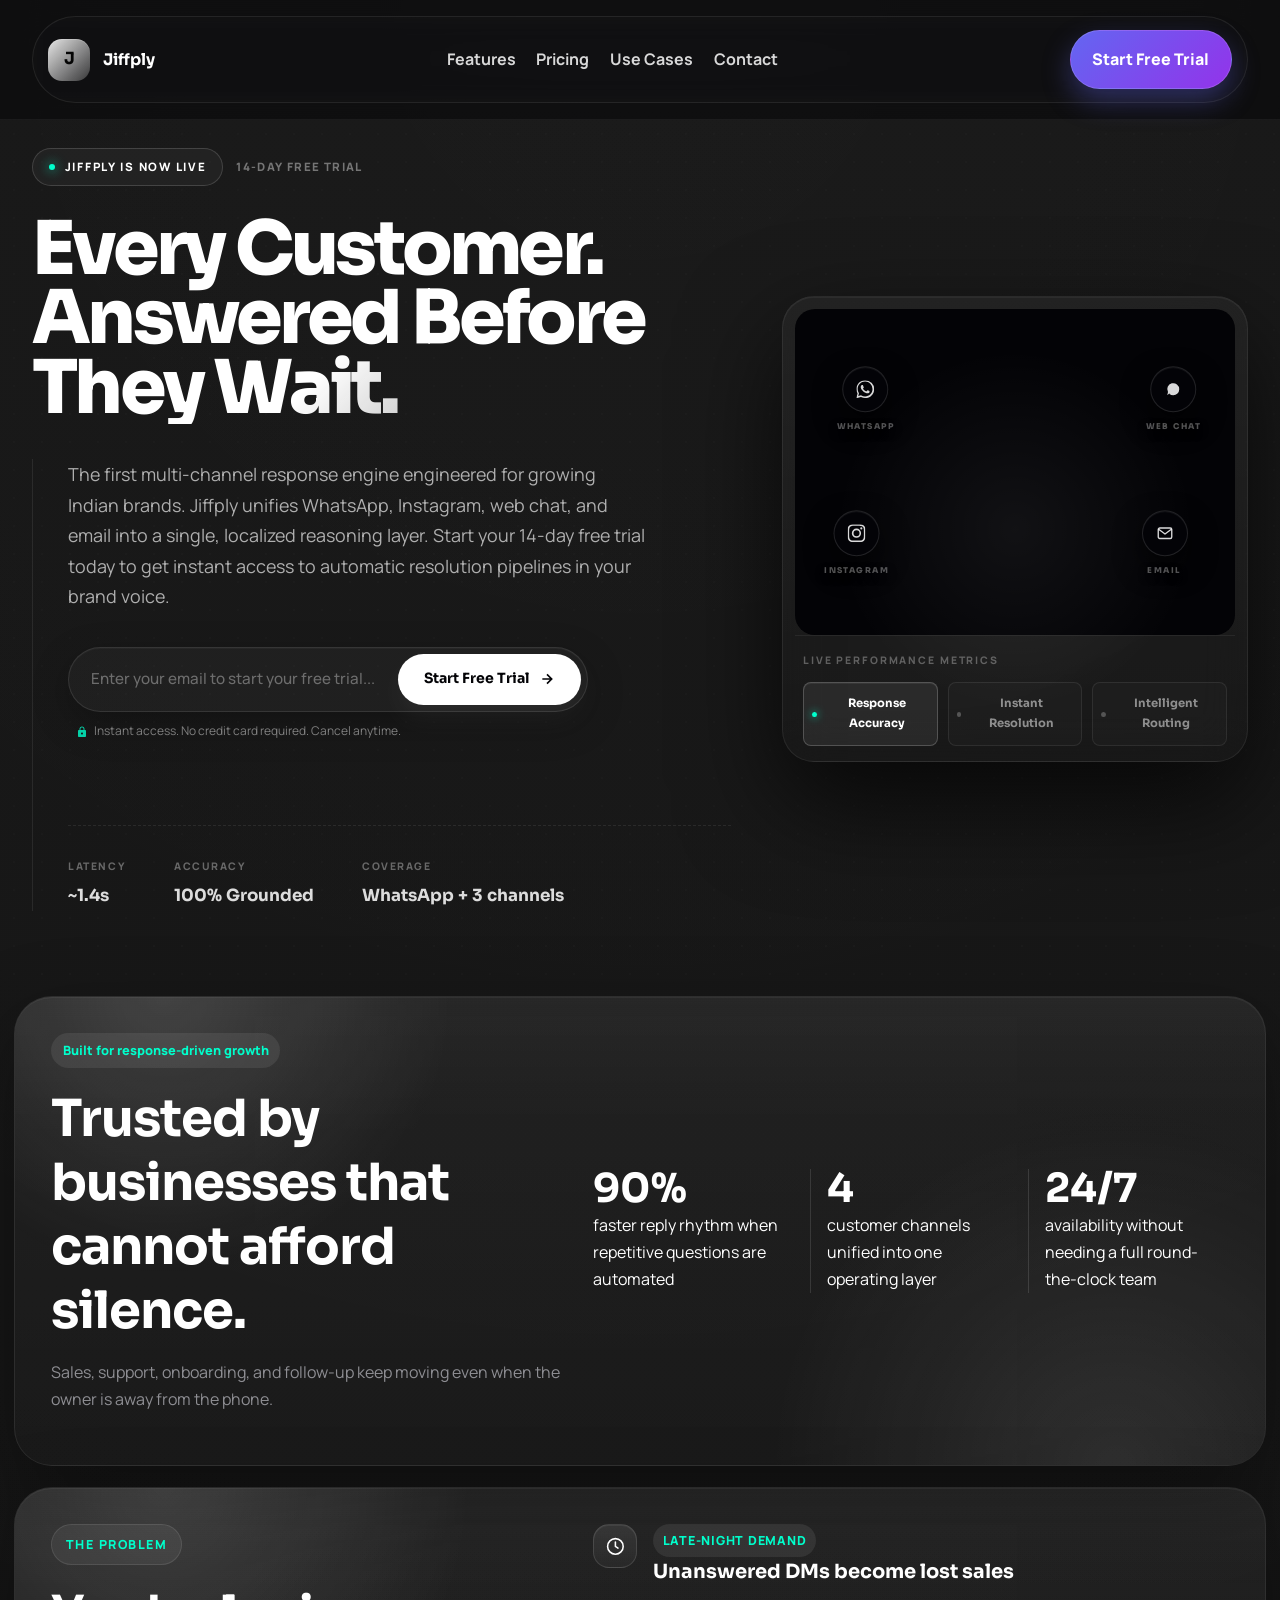
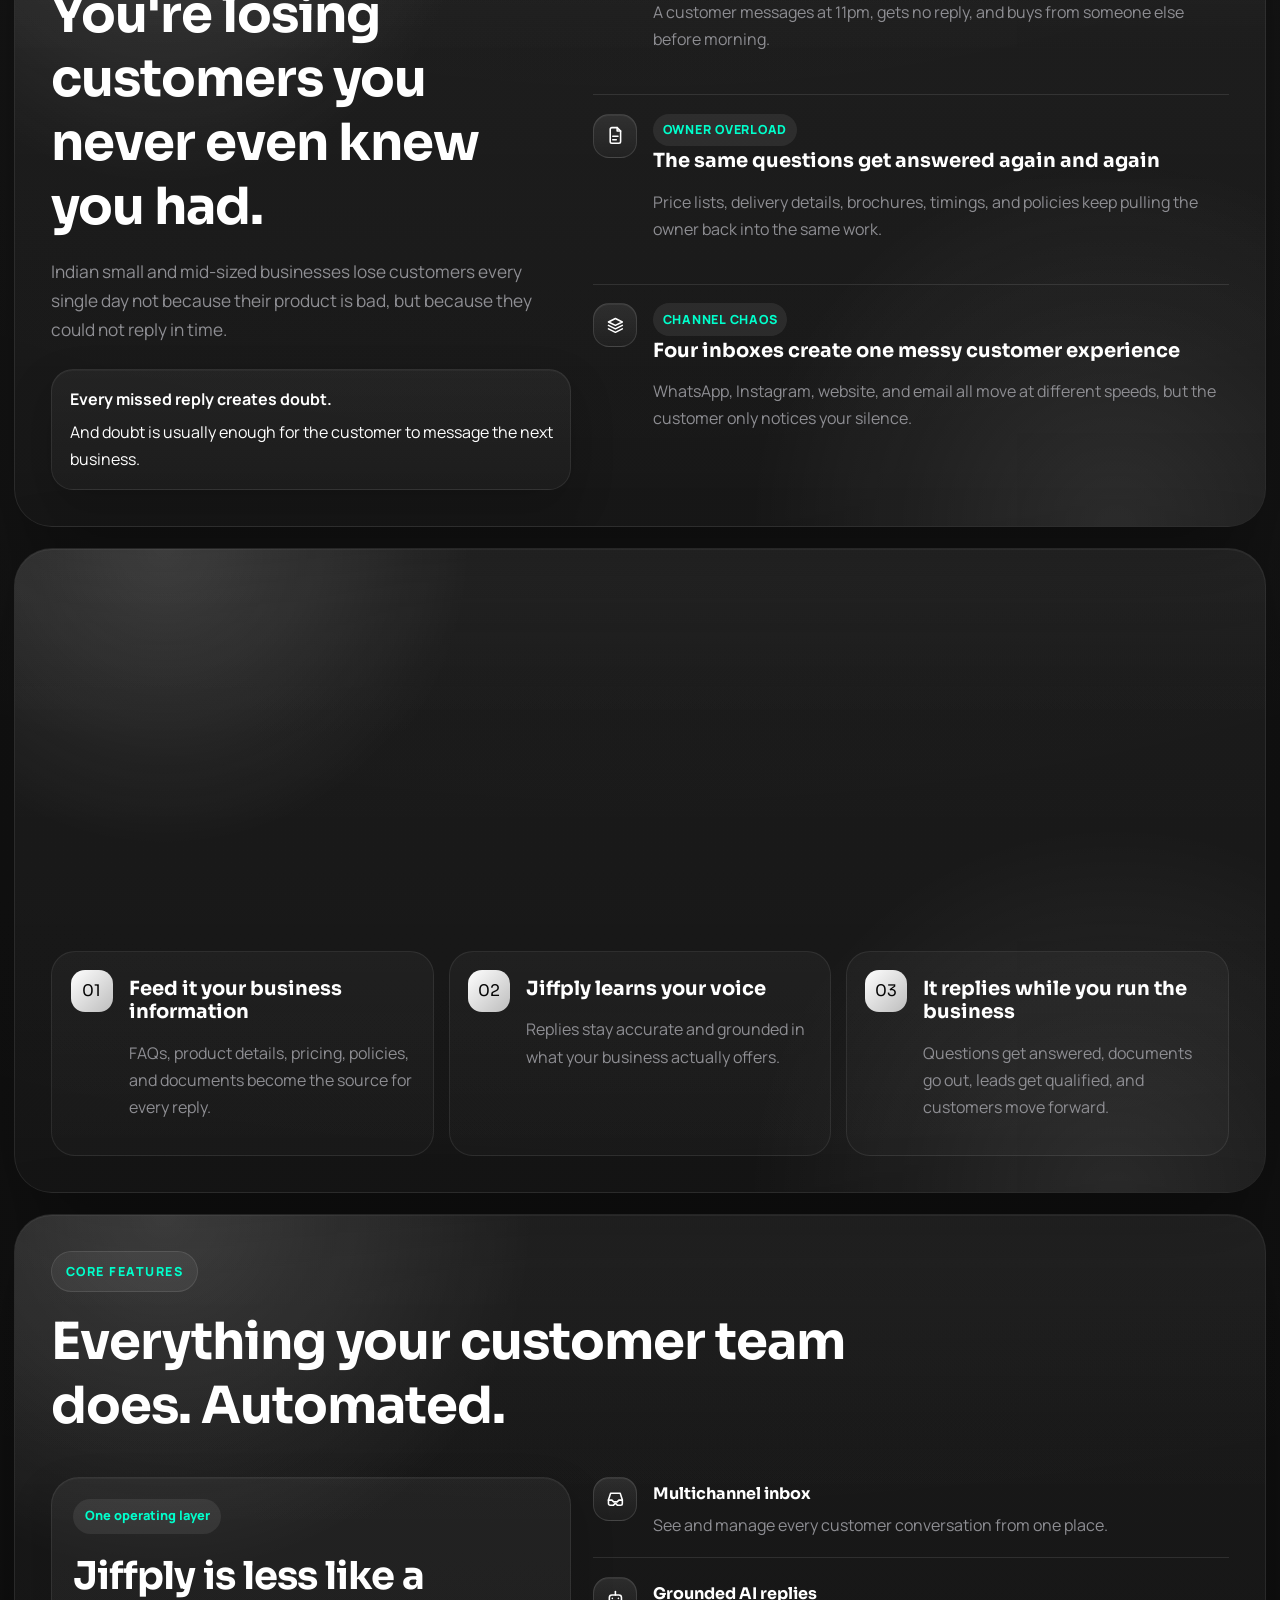
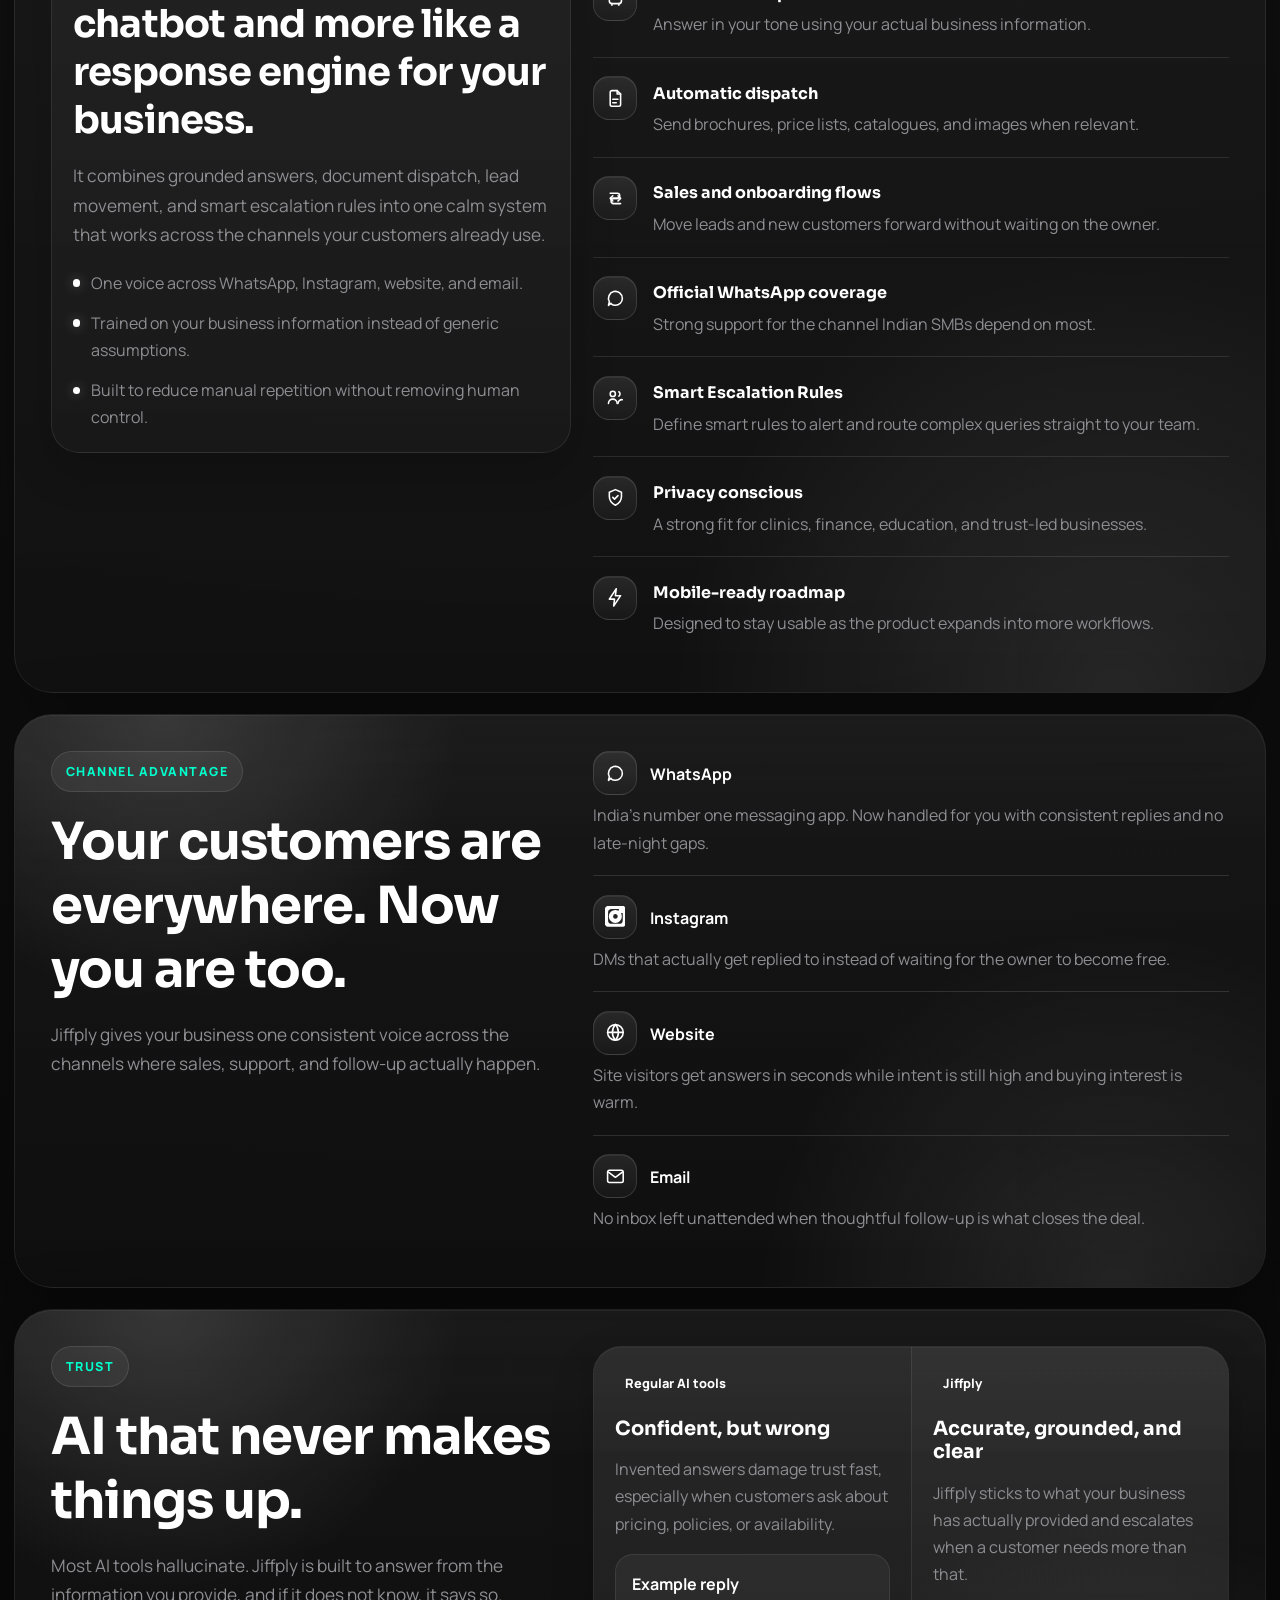
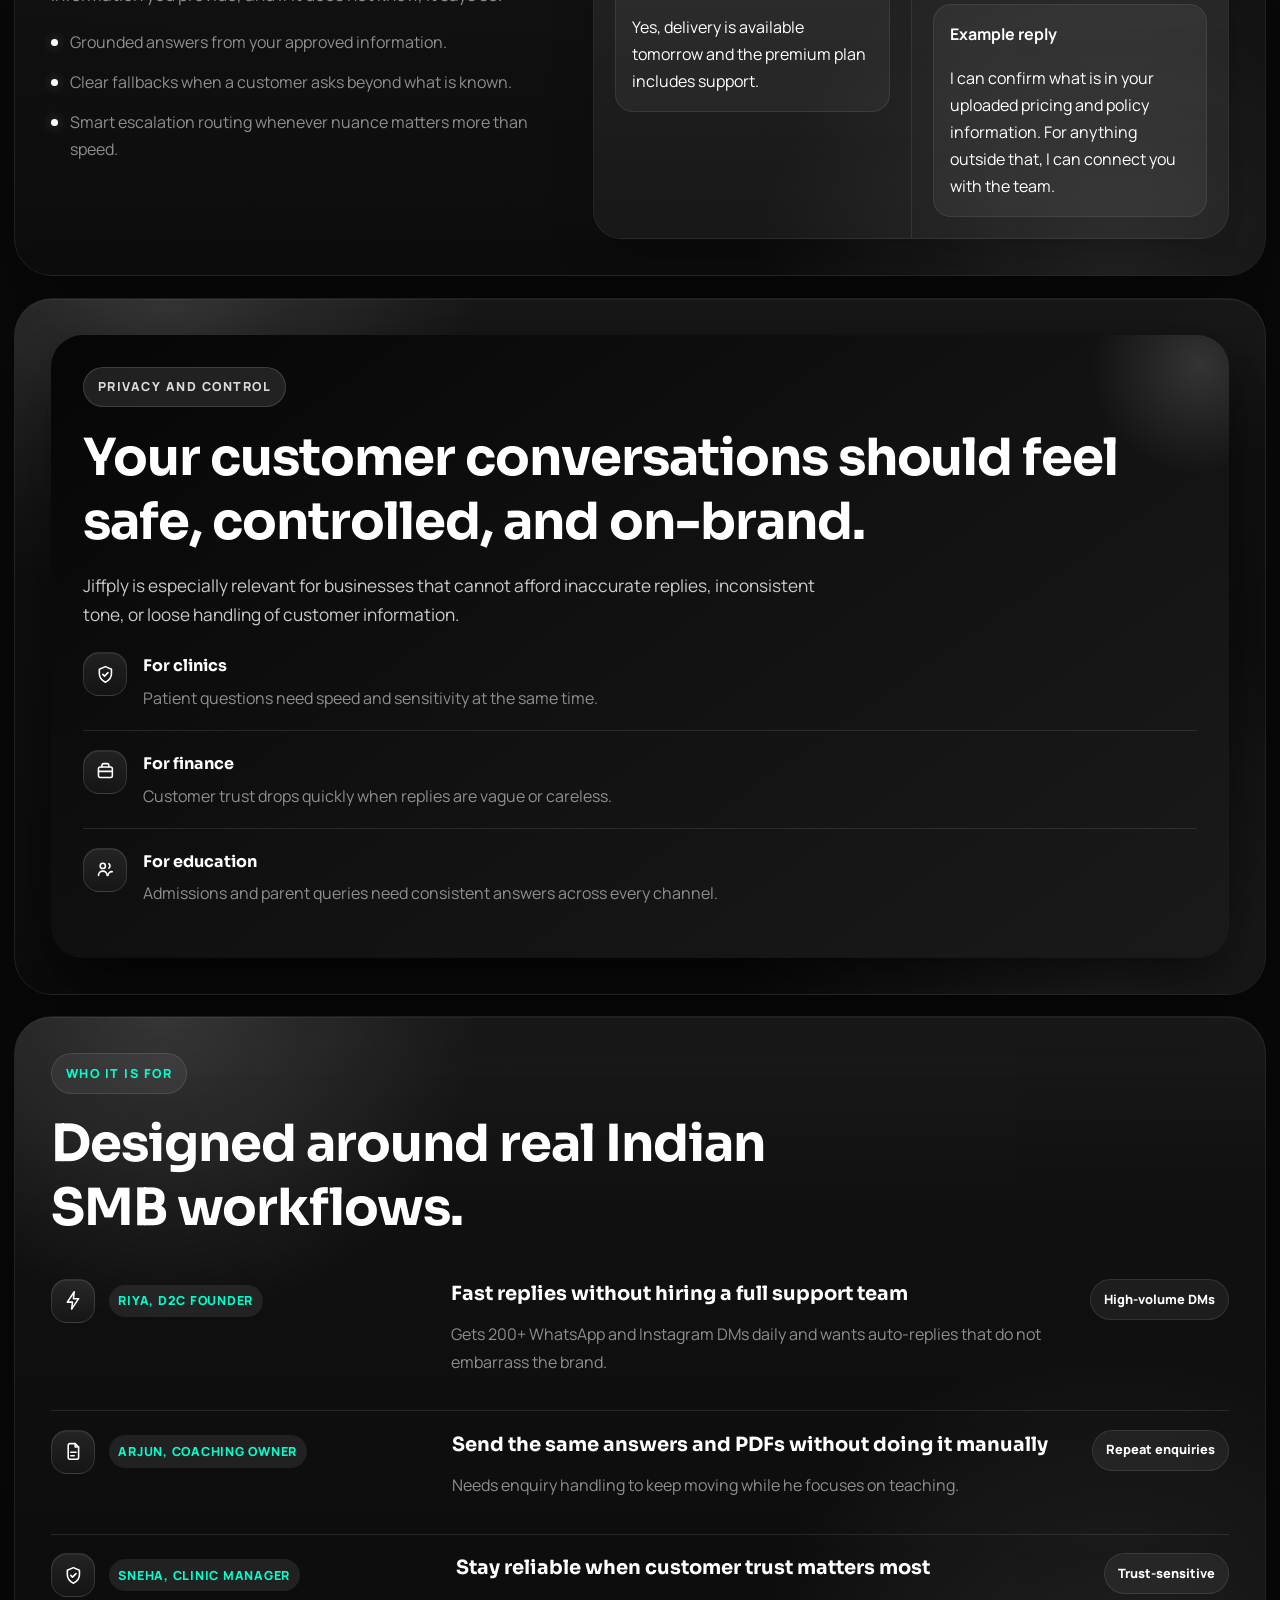
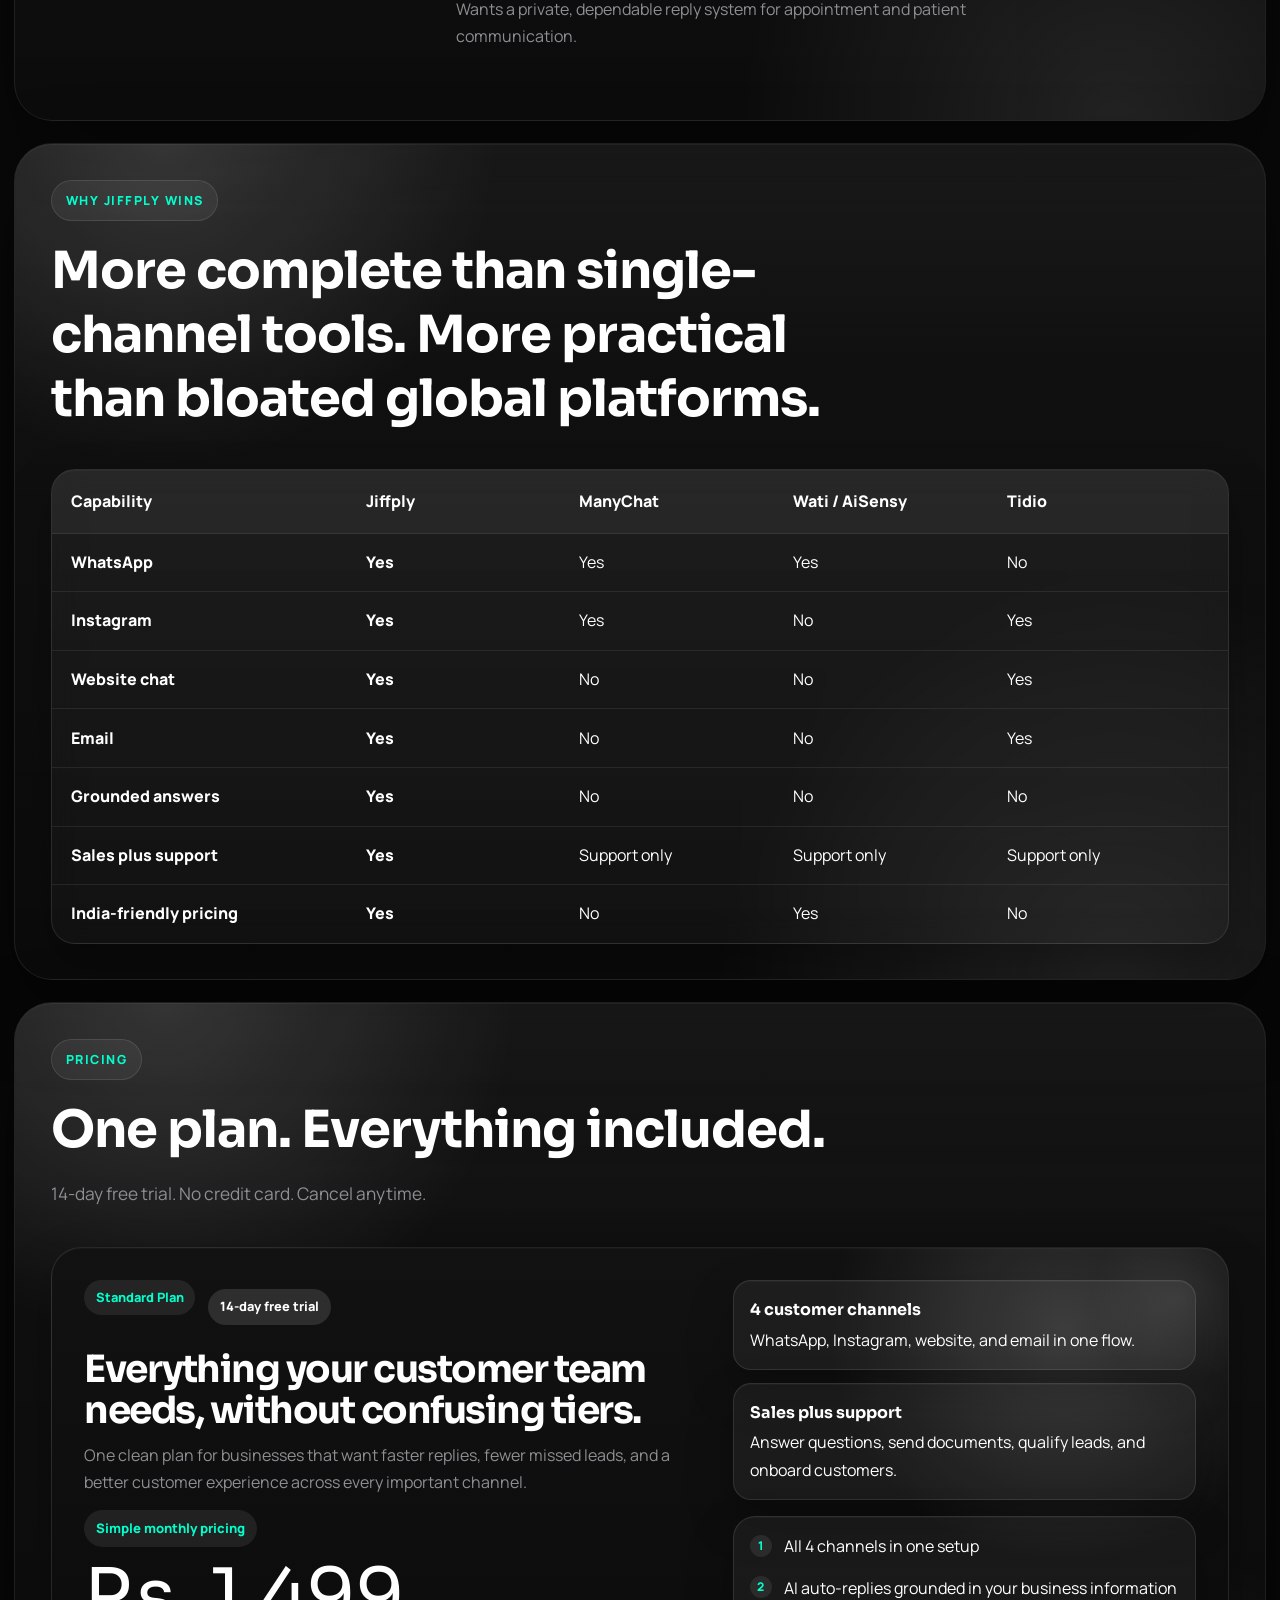
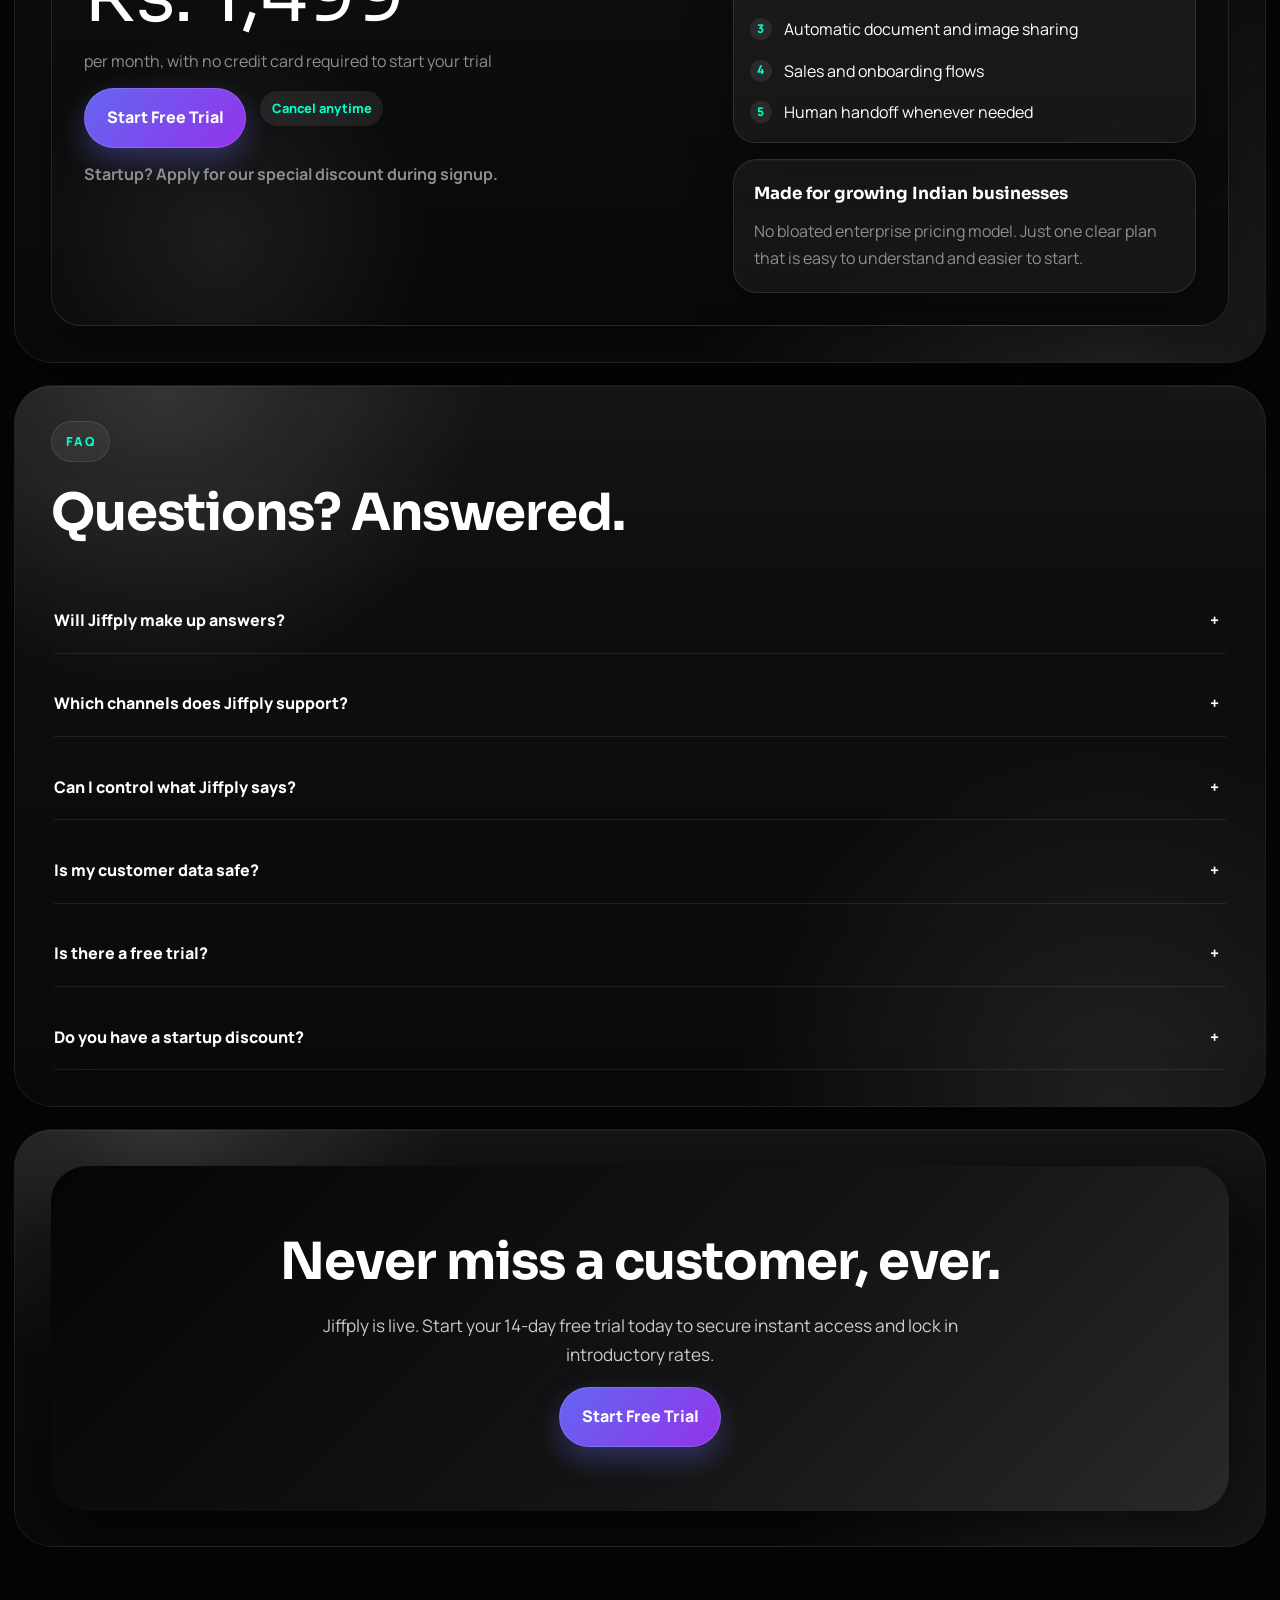
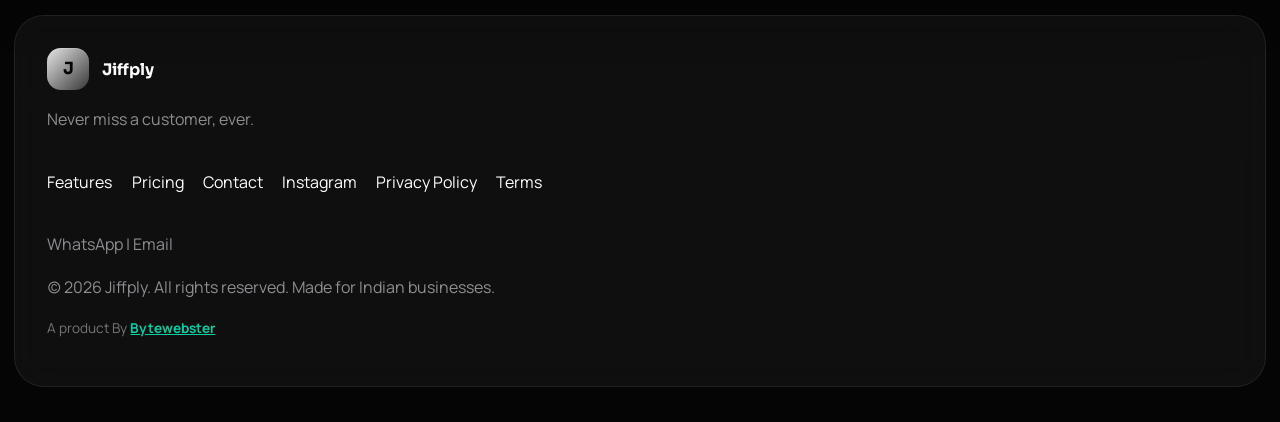
==== index.html @ 972d7d70 "Add pricing page with details on the Standard Plan and features" ====
<!DOCTYPE html>
<html lang="en">
  <head>
    <meta charset="UTF-8" />
    <meta name="viewport"   content="width=device-width, initial-scale=1.0" />
    <title>Jiffply | Never Miss a Customer, Ever.</title>
    <meta
      name="description"
      content="Jiffply helps Indian businesses reply across WhatsApp, Instagram, website, and email instantly, accurately, and in one voice."
    />
    <meta name="robots" content="index, follow" />
    <link rel="canonical" href="https://jiffply.com/" />

    <!-- Open Graph / Facebook -->
    <meta property="og:type" content="website" />
    <meta property="og:url" content="https://jiffply.com/" />
    <meta property="og:title" content="Jiffply | Never Miss a Customer, Ever." />
    <meta
      property="og:description"
      content="Jiffply helps Indian businesses reply across WhatsApp, Instagram, website, and email instantly, accurately, and in one voice."
    />
    <meta property="og:image" content="https://jiffply.com/assets/images/og-image.png" />

    <!-- Twitter -->
    <meta property="twitter:card" content="summary_large_image" />
    <meta property="twitter:url" content="https://jiffply.com/" />
    <meta property="twitter:title" content="Jiffply | Never Miss a Customer, Ever." />
    <meta
      property="twitter:description"
      content="Jiffply helps Indian businesses reply across WhatsApp, Instagram, website, and email instantly, accurately, and in one voice."
    />
    <meta property="twitter:image" content="https://jiffply.com/assets/images/og-image.png" />
    <link rel="preconnect" href="https://fonts.googleapis.com" />
    <link rel="preconnect" href="https://fonts.gstatic.com" crossorigin />
    <link
      href="https://fonts.googleapis.com/css2?family=Manrope:wght@400;500;600;700;800&family=Sora:wght@600;700;800&display=swap"
      rel="stylesheet"
    />
    <link rel="stylesheet" href="assets/css/style.css?v=2.0.1" />
  </head>
  <body class="homepage">
    <svg class="icon-sprite" aria-hidden="true">
      <symbol id="icon-chat" viewBox="0 0 24 24">
        <path d="M7 17.5 4 20l1-4.2A8 8 0 1 1 20 12a8 8 0 0 1-8 8 8.2 8.2 0 0 1-5-1.7Z" />
      </symbol>
      <symbol id="icon-whatsapp" viewBox="0 0 24 24">
        <path d="M17.472 14.382c-.297-.149-1.758-.867-2.03-.967-.273-.099-.471-.148-.67.15-.197.297-.767.966-.94 1.164-.173.199-.347.223-.644.075-.297-.15-1.255-.463-2.39-1.475-.883-.788-1.48-1.761-1.653-2.059-.173-.297-.018-.458.13-.606.134-.133.298-.347.446-.52.149-.174.198-.298.298-.497.099-.198.05-.371-.025-.52-.075-.149-.669-1.612-.916-2.207-.242-.579-.487-.5-.669-.51-.173-.008-.371-.01-.57-.01-.198 0-.52.074-.792.372-.272.297-1.04 1.016-1.04 2.479 0 1.462 1.039 2.875 1.183 3.073.144.198 2.043 3.12 4.949 4.376.691.3 1.23.479 1.652.613.695.221 1.328.19 1.83.115.56-.084 1.758-.718 2.006-1.411.248-.692.248-1.288.173-1.411-.074-.124-.272-.198-.57-.347m-5.421 7.403h-.004a9.87 9.87 0 01-5.031-1.378l-.361-.214-3.741.982.998-3.648-.235-.374a9.86 9.86 0 01-1.51-5.26c.001-5.45 4.436-9.884 9.888-9.884 2.64 0 5.122 1.03 6.988 2.898a9.825 9.825 0 012.893 6.994c-.003 5.45-4.437 9.884-9.885 9.884m8.413-18.297A11.815 11.815 0 0012.05 0C5.495 0 .16 5.335.157 11.892c0 2.096.547 4.142 1.588 5.945L0 24l6.335-1.662c1.746.953 3.71 1.458 5.704 1.459h.005c6.554 0 11.89-5.335 11.893-11.893a11.821 11.821 0 00-3.48-8.413z" fill="currentColor"/>
      </symbol>
      <symbol id="icon-instagram" viewBox="0 0 16 16">
        <path d="M8 0C5.829 0 5.556.01 4.703.048 3.85.088 3.269.222 2.76.42a3.9 3.9 0 0 0-1.417.923A3.9 3.9 0 0 0 .42 2.76C.222 3.268.087 3.85.048 4.7.01 5.555 0 5.827 0 8.001c0 2.172.01 2.444.048 3.297.04.852.174 1.433.372 1.942.205.526.478.972.923 1.417.444.445.89.719 1.416.923.51.198 1.09.333 1.942.372C5.555 15.99 5.827 16 8 16s2.444-.01 3.298-.048c.851-.04 1.434-.174 1.943-.372a3.9 3.9 0 0 0 1.416-.923c.445-.445.718-.891.923-1.417.197-.509.332-1.09.372-1.942C15.99 10.445 16 10.173 16 8s-.01-2.445-.048-3.299c-.04-.851-.175-1.433-.372-1.941a3.9 3.9 0 0 0-.923-1.417A3.9 3.9 0 0 0 13.24.42c-.51-.198-1.092-.333-1.943-.372C10.443.01 10.172 0 7.998 0zm-.717 1.442h.718c2.136 0 2.389.007 3.232.046.78.035 1.204.166 1.486.275.373.145.64.319.92.599s.453.546.598.92c.11.281.24.705.275 1.485.039.843.047 1.096.047 3.231s-.008 2.389-.047 3.232c-.035.78-.166 1.203-.275 1.485a2.5 2.5 0 0 1-.599.919c-.28.28-.546.453-.92.598-.28.11-.704.24-1.485.276-.843.038-1.096.047-3.232.047s-2.39-.009-3.233-.047c-.78-.036-1.203-.166-1.485-.276a2.5 2.5 0 0 1-.92-.598 2.5 2.5 0 0 1-.6-.92c-.109-.281-.24-.705-.275-1.485-.038-.843-.046-1.096-.046-3.233s.008-2.388.046-3.231c.036-.78.166-1.204.276-1.486.145-.373.319-.64.599-.92s.546-.453.92-.598c.282-.11.705-.24 1.485-.276.738-.034 1.024-.044 2.515-.045zm4.988 1.328a.96.96 0 1 0 0 1.92.96.96 0 0 0 0-1.92m-4.27 1.122a4.109 4.109 0 1 0 0 8.217 4.109 4.109 0 0 0 0-8.217m0 1.441a2.667 2.667 0 1 1 0 5.334 2.667 2.667 0 0 1 0-5.334"/>
      </symbol>
      <symbol id="icon-globe" viewBox="0 0 24 24">
        <circle cx="12" cy="12" r="9" />
        <path d="M3 12h18" />
        <path d="M12 3a13.5 13.5 0 0 1 0 18" />
        <path d="M12 3a13.5 13.5 0 0 0 0 18" />
      </symbol>
      <symbol id="icon-mail" viewBox="0 0 24 24">
        <rect x="3" y="5" width="18" height="14" rx="2" />
        <path d="m4 7 8 6 8-6" />
      </symbol>
      <symbol id="icon-inbox" viewBox="0 0 24 24">
        <path d="M4 13.5 6.5 6h11L20 13.5V18a2 2 0 0 1-2 2h-3.5l-2-2h-1l-2 2H6a2 2 0 0 1-2-2Z" />
        <path d="M4 14h4l2 2h4l2-2h4" />
      </symbol>
      <symbol id="icon-bot" viewBox="0 0 24 24">
        <rect x="5" y="8" width="14" height="10" rx="3" />
        <path d="M12 4v4" />
        <path d="M8.5 12h.01" />
        <path d="M15.5 12h.01" />
        <path d="M8 18v2" />
        <path d="M16 18v2" />
      </symbol>
      <symbol id="icon-file" viewBox="0 0 24 24">
        <path d="M14 3H8a2 2 0 0 0-2 2v14a2 2 0 0 0 2 2h8a2 2 0 0 0 2-2V7Z" />
        <path d="M14 3v4h4" />
        <path d="M9 13h6" />
        <path d="M9 17h4" />
      </symbol>
      <symbol id="icon-flow" viewBox="0 0 24 24">
        <path d="M6 6h8a3 3 0 1 1 0 6H9" />
        <path d="m9 9-3 3 3 3" />
        <path d="M18 18h-8a3 3 0 1 1 0-6h5" />
        <path d="m15 9 3 3-3 3" />
      </symbol>
      <symbol id="icon-shield" viewBox="0 0 24 24">
        <path d="m12 3 7 3v5c0 4.5-3 8.1-7 10-4-1.9-7-5.5-7-10V6Z" />
        <path d="m9 12 2 2 4-4" />
      </symbol>
      <symbol id="icon-users" viewBox="0 0 24 24">
        <circle cx="9" cy="8" r="3" />
        <path d="M4 19a5 5 0 0 1 10 0" />
        <path d="M16 5.5a3 3 0 0 1 0 5" />
        <path d="M15 19a4.5 4.5 0 0 1 5-4.4" />
      </symbol>
      <symbol id="icon-clock" viewBox="0 0 24 24">
        <circle cx="12" cy="12" r="9" />
        <path d="M12 7v5l3 2" />
      </symbol>
      <symbol id="icon-layers" viewBox="0 0 24 24">
        <path d="m12 4 8 4-8 4-8-4 8-4Z" />
        <path d="m4 12 8 4 8-4" />
        <path d="m4 16 8 4 8-4" />
      </symbol>
      <symbol id="icon-spark" viewBox="0 0 24 24">
        <path d="m12 3 1.8 5.2L19 10l-5.2 1.8L12 17l-1.8-5.2L5 10l5.2-1.8Z" />
      </symbol>
      <symbol id="icon-briefcase" viewBox="0 0 24 24">
        <rect x="4" y="7" width="16" height="12" rx="2" />
        <path d="M8 7V5a2 2 0 0 1 2-2h4a2 2 0 0 1 2 2v2" />
        <path d="M4 12h16" />
      </symbol>
      <symbol id="icon-bolt" viewBox="0 0 24 24">
        <path d="M13 2 5 14h6l-1 8 8-12h-6Z" />
      </symbol>
      <symbol id="icon-alert" viewBox="0 0 24 24">
        <path d="M12 4 3 20h18L12 4Z" />
        <path d="M12 10v4" />
        <path d="M12 17h.01" />
      </symbol>
    </svg>
    <div class="page-shell">
      <header class="site-header" data-header>
        <div class="container">
          <div class="nav-wrap">
            <a class="brand" href="index.html" aria-label="Jiffply home">
              <span class="brand-mark"><span>J</span></span>
              <span>Jiffply</span>
            </a>
            <nav class="nav-links" aria-label="Primary">
              <a href="features.html">Features</a>
              <a href="pricing.html">Pricing</a>
              <a href="#use-cases">Use Cases</a>
              <a href="contact.html">Contact</a>
            </nav>
            <div class="nav-actions">
              <a class="btn btn-primary" href="#signup">Start Free Trial</a>
            </div>
            <button class="menu-toggle" type="button" aria-label="Open menu" aria-expanded="false" data-menu-toggle>
              <span class="sr-only">Menu</span>
              <span class="menu-toggle-bars" aria-hidden="true">
                <span></span>
                <span></span>
                <span></span>
              </span>
            </button>
          </div>
          <div class="mobile-backdrop" data-mobile-backdrop hidden></div>
          <aside class="mobile-panel" data-mobile-panel hidden role="dialog" aria-modal="true" aria-label="Mobile navigation">
            <div class="mobile-panel-head">
              <a class="brand" href="index.html" aria-label="Jiffply home">
                <span class="brand-mark"><span>J</span></span>
                <span>Jiffply</span>
              </a>
              <button class="mobile-close" type="button" aria-label="Close menu" data-menu-close>
                <span class="sr-only">Close menu</span>
                <span aria-hidden="true">+</span>
              </button>
            </div>
            <div class="mobile-panel-links">
              <a href="features.html">Features</a>
              <a href="pricing.html">Pricing</a>
              <a href="#use-cases">Use Cases</a>
              <a href="contact.html">Contact</a>
            </div>
            <div class="mobile-panel-foot">
              <a class="mobile-social" href="https://www.instagram.com/jiffply/" target="_blank" rel="noreferrer">Instagram / @jiffply</a>
              <a class="btn btn-primary" href="#signup">Start Free Trial</a>
            </div>
          </aside>
        </div>
      </header>

      <main>
        <section class="hero-cinematic" id="signup">
          <div class="hero-grain"></div>
          <div class="container hero-asymmetric-grid">
            <div class="hero-left-col reveal">
              <div class="hero-eyebrow-container">
                <span class="premium-eyebrow">
                  <span class="pulse-dot"></span>
                  Jiffply is Now Live
                </span>
                <span class="premium-tag">14-Day Free Trial</span>
              </div>
              
              <h1 class="cinematic-headline">
                <span class="headline-line line-1">Every Customer.</span>
                <span class="headline-line line-2">Answered Before</span>
                <span class="headline-line line-3">They Wait.</span>
              </h1>
              
              <div class="hero-asymmetric-body">
                <p class="hero-editorial-lead">
                  The first multi-channel response engine engineered for growing Indian brands. Jiffply unifies WhatsApp, Instagram, web chat, and email into a single, localized reasoning layer. Start your 14-day free trial today to get instant access to automatic resolution pipelines in your brand voice.
                </p>
                
                <!-- Premium Trial Subscription Form -->
                <form class="hero-waitlist-form" id="heroWaitlistForm">
                  <div class="waitlist-input-wrapper">
                    <input type="email" placeholder="Enter your email to start your free trial..." required class="waitlist-input" />
                    <button type="submit" class="btn-waitlist-submit">
                      <span class="btn-text">Start Free Trial</span>
                      <svg class="arrow-icon" viewBox="0 0 24 24" fill="none" stroke="currentColor" stroke-width="2.5"><path d="M5 12h14M12 5l7 7-7 7"/></svg>
                    </button>
                  </div>
                  <div class="waitlist-security-note" style="margin-top: 0.6rem; font-size: 0.75rem; color: rgba(255, 255, 255, 0.45); display: flex; align-items: center; gap: 0.35rem; justify-content: flex-start; padding-left: 0.5rem;">
                    <svg viewBox="0 0 24 24" fill="currentColor" style="width: 12px; height: 12px; opacity: 0.8; color: #00ffcc; flex-shrink: 0;"><path d="M18 8h-1V6c0-2.76-2.24-5-5-5S7 3.24 7 6v2H6c-1.1 0-2 .9-2 2v10c0 1.1.9 2 2 2h12c1.1 0 2-.9 2-2V10c0-1.1-.9-2-2-2zm-6 9c-1.1 0-2-.9-2-2s.9-2 2-2 2 .9 2 2-.9 2-2 2zm3.1-9H8.9V6c0-1.71 1.39-3.1 3.1-3.1 1.71 0 3.1 1.39 3.1 3.1v2z"/></svg>
                    <span>Instant access. No credit card required. Cancel anytime.</span>
                  </div>
                  <p class="waitlist-feedback" data-waitlist-status></p>
                </form>
                
                <div class="hero-micro-specs">
                  <div class="spec-item">
                    <span class="spec-label">LATENCY</span>
                    <span class="spec-val">~1.4s</span>
                  </div>
                  <div class="spec-item">
                    <span class="spec-label">ACCURACY</span>
                    <span class="spec-val">100% Grounded</span>
                  </div>
                  <div class="spec-item">
                    <span class="spec-label">COVERAGE</span>
                    <span class="spec-val">WhatsApp + 3 channels</span>
                  </div>
                </div>
              </div>
            </div>
            
            <div class="hero-right-col reveal">
              <div class="canvas-viewport-wrapper">
                <div class="canvas-border-glow"></div>
                <div class="canvas-interactive-area">
                  <canvas id="conversationEngineCanvas"></canvas>
                  
                  <!-- Interactive Floating SVG Brand Icons -->
                  <div class="node-icon-element node-whatsapp" style="left: 16%; top: 28%;">
                    <div class="icon-circle" style="--brand-color: #25d366;">
                      <svg class="icon"><use href="#icon-whatsapp"></use></svg>
                    </div>
                    <span class="node-label">WhatsApp</span>
                  </div>
                  
                  <div class="node-icon-element node-instagram" style="left: 14%; top: 72%;">
                    <div class="icon-circle" style="--brand-color: #e1306c;">
                      <svg class="icon"><use href="#icon-instagram"></use></svg>
                    </div>
                    <span class="node-label">Instagram</span>
                  </div>
                  
                  <div class="node-icon-element node-webchat" style="left: 86%; top: 28%;">
                    <div class="icon-circle" style="--brand-color: #00ffcc;">
                      <svg class="icon"><use href="#icon-chat"></use></svg>
                    </div>
                    <span class="node-label">Web Chat</span>
                  </div>
                  
                  <div class="node-icon-element node-email" style="left: 84%; top: 72%;">
                    <div class="icon-circle" style="--brand-color: #ffb300;">
                      <svg class="icon"><use href="#icon-mail"></use></svg>
                    </div>
                    <span class="node-label">Email</span>
                  </div>
                </div>
                
                <div class="engine-dashboard-controls">
                  <span class="dashboard-title">LIVE PERFORMANCE METRICS</span>
                  <div class="dashboard-selectors">
                    <button class="selector-btn active" data-engine-mode="reasoning">
                      <span class="dot"></span> Response Accuracy
                    </button>
                    <button class="selector-btn" data-engine-mode="turbo">
                      <span class="dot"></span> Instant Resolution
                    </button>
                    <button class="selector-btn" data-engine-mode="quantum">
                      <span class="dot"></span> Intelligent Routing
                    </button>
                  </div>
                </div>
              </div>
            </div>
          </div>
        </section>

        <section class="social-strip">
          <div class="container">
            <div class="proof-rail reveal">
              <div class="proof-copy">
                <span class="note">Built for response-driven growth</span>
                <h2 class="section-title">Trusted by businesses that cannot afford silence.</h2>
                <p class="section-copy">Sales, support, onboarding, and follow-up keep moving even when the owner is away from the phone.</p>
              </div>
              <div class="proof-stats" aria-label="Key product stats">
                <div class="proof-stat">
                  <strong>90%</strong>
                  <span>faster reply rhythm when repetitive questions are automated</span>
                </div>
                <div class="proof-stat">
                  <strong>4</strong>
                  <span>customer channels unified into one operating layer</span>
                </div>
                <div class="proof-stat">
                  <strong>24/7</strong>
                  <span>availability without needing a full round-the-clock team</span>
                </div>
              </div>
            </div>
          </div>
        </section>

        <section class="section">
          <div class="container">
            <div class="problem-layout">
              <div class="problem-intro reveal">
                <span class="eyebrow eyebrow-dark">The problem</span>
                <h2 class="section-title">You're losing customers you never even knew you had.</h2>
                <p class="lead">Indian small and mid-sized businesses lose customers every single day not because their product is bad, but because they could not reply in time.</p>
                <div class="problem-pulse">
                  <strong>Every missed reply creates doubt.</strong>
                  <span>And doubt is usually enough for the customer to message the next business.</span>
                </div>
              </div>
              <div class="pain-list reveal">
                <article class="pain-item">
                  <div class="feature-icon icon-inline"><svg class="icon" aria-hidden="true"><use href="#icon-clock"></use></svg></div>
                  <div>
                    <span class="card-kicker">Late-night demand</span>
                    <h3 class="card-title">Unanswered DMs become lost sales</h3>
                    <p class="muted">A customer messages at 11pm, gets no reply, and buys from someone else before morning.</p>
                  </div>
                </article>
                <article class="pain-item">
                  <div class="feature-icon icon-inline"><svg class="icon" aria-hidden="true"><use href="#icon-file"></use></svg></div>
                  <div>
                    <span class="card-kicker">Owner overload</span>
                    <h3 class="card-title">The same questions get answered again and again</h3>
                    <p class="muted">Price lists, delivery details, brochures, timings, and policies keep pulling the owner back into the same work.</p>
                  </div>
                </article>
                <article class="pain-item">
                  <div class="feature-icon icon-inline"><svg class="icon" aria-hidden="true"><use href="#icon-layers"></use></svg></div>
                  <div>
                    <span class="card-kicker">Channel chaos</span>
                    <h3 class="card-title">Four inboxes create one messy customer experience</h3>
                    <p class="muted">WhatsApp, Instagram, website, and email all move at different speeds, but the customer only notices your silence.</p>
                  </div>
                </article>
              </div>
            </div>
          </div>
        </section>

        <section class="section" id="how-it-works">
          <div class="container">
            <div class="process-shell">
              <div class="process-copy reveal">
                <span class="eyebrow eyebrow-dark">How it works</span>
                <h2 class="section-title">One AI. Every channel. Zero missed conversations.</h2>
                <p class="lead">Train Jiffply once with your business information. It handles the rest across the channels your customers already use.</p>
              </div>
              <div class="process-steps reveal">
                <article class="process-step">
                  <div class="number-mark">01</div>
                  <div>
                    <h3 class="card-title">Feed it your business information</h3>
                    <p class="muted">FAQs, product details, pricing, policies, and documents become the source for every reply.</p>
                  </div>
                </article>
                <article class="process-step">
                  <div class="number-mark">02</div>
                  <div>
                    <h3 class="card-title">Jiffply learns your voice</h3>
                    <p class="muted">Replies stay accurate and grounded in what your business actually offers.</p>
                  </div>
                </article>
                <article class="process-step">
                  <div class="number-mark">03</div>
                  <div>
                    <h3 class="card-title">It replies while you run the business</h3>
                    <p class="muted">Questions get answered, documents go out, leads get qualified, and customers move forward.</p>
                  </div>
                </article>
              </div>
            </div>
          </div>
        </section>

        <section class="section">
          <div class="container">
            <div class="section-header reveal">
              <span class="eyebrow eyebrow-dark">Core features</span>
              <h2 class="section-title">Everything your customer team does. Automated.</h2>
            </div>
            <div class="feature-layout">
              <div class="feature-spotlight reveal">
                <span class="note">One operating layer</span>
                <h3 class="section-title">Jiffply is less like a chatbot and more like a response engine for your business.</h3>
                <p class="lead">It combines grounded answers, document dispatch, lead movement, and smart escalation rules into one calm system that works across the channels your customers already use.</p>
                <ul class="feature-points">
                  <li>One voice across WhatsApp, Instagram, website, and email.</li>
                  <li>Trained on your business information instead of generic assumptions.</li>
                  <li>Built to reduce manual repetition without removing human control.</li>
                </ul>
              </div>
              <div class="feature-lines reveal">
                <article class="feature-line">
                  <div class="feature-icon icon-inline"><svg class="icon" aria-hidden="true"><use href="#icon-inbox"></use></svg></div>
                  <div><strong>Multichannel inbox</strong><span>See and manage every customer conversation from one place.</span></div>
                </article>
                <article class="feature-line">
                  <div class="feature-icon icon-inline"><svg class="icon" aria-hidden="true"><use href="#icon-bot"></use></svg></div>
                  <div><strong>Grounded AI replies</strong><span>Answer in your tone using your actual business information.</span></div>
                </article>
                <article class="feature-line">
                  <div class="feature-icon icon-inline"><svg class="icon" aria-hidden="true"><use href="#icon-file"></use></svg></div>
                  <div><strong>Automatic dispatch</strong><span>Send brochures, price lists, catalogues, and images when relevant.</span></div>
                </article>
                <article class="feature-line">
                  <div class="feature-icon icon-inline"><svg class="icon" aria-hidden="true"><use href="#icon-flow"></use></svg></div>
                  <div><strong>Sales and onboarding flows</strong><span>Move leads and new customers forward without waiting on the owner.</span></div>
                </article>
                <article class="feature-line">
                  <div class="feature-icon icon-inline"><svg class="icon" aria-hidden="true"><use href="#icon-chat"></use></svg></div>
                  <div><strong>Official WhatsApp coverage</strong><span>Strong support for the channel Indian SMBs depend on most.</span></div>
                </article>
                <article class="feature-line">
                  <div class="feature-icon icon-inline"><svg class="icon" aria-hidden="true"><use href="#icon-users"></use></svg></div>
                  <div><strong>Smart Escalation Rules</strong><span>Define smart rules to alert and route complex queries straight to your team.</span></div>
                </article>
                <article class="feature-line">
                  <div class="feature-icon icon-inline"><svg class="icon" aria-hidden="true"><use href="#icon-shield"></use></svg></div>
                  <div><strong>Privacy conscious</strong><span>A strong fit for clinics, finance, education, and trust-led businesses.</span></div>
                </article>
                <article class="feature-line">
                  <div class="feature-icon icon-inline"><svg class="icon" aria-hidden="true"><use href="#icon-bolt"></use></svg></div>
                  <div><strong>Mobile-ready roadmap</strong><span>Designed to stay usable as the product expands into more workflows.</span></div>
                </article>
              </div>
            </div>
          </div>
        </section>

        <section class="section" id="use-cases">
          <div class="container">
            <div class="channel-editorial">
              <div class="reveal">
                <span class="eyebrow eyebrow-dark">Channel advantage</span>
                <h2 class="section-title">Your customers are everywhere. Now you are too.</h2>
                <p class="lead">Jiffply gives your business one consistent voice across the channels where sales, support, and follow-up actually happen.</p>
              </div>
              <div class="channel-band-stack reveal">
                <div class="channel-band whatsapp">
                  <div class="channel-head">
                    <div class="feature-icon icon-inline"><svg class="icon" aria-hidden="true"><use href="#icon-chat"></use></svg></div>
                    <strong>WhatsApp</strong>
                  </div>
                  <p>India's number one messaging app. Now handled for you with consistent replies and no late-night gaps.</p>
                </div>
                <div class="channel-band instagram">
                  <div class="channel-head">
                    <div class="feature-icon icon-inline"><svg class="icon" aria-hidden="true"><use href="#icon-instagram"></use></svg></div>
                    <strong>Instagram</strong>
                  </div>
                  <p>DMs that actually get replied to instead of waiting for the owner to become free.</p>
                </div>
                <div class="channel-band website">
                  <div class="channel-head">
                    <div class="feature-icon icon-inline"><svg class="icon" aria-hidden="true"><use href="#icon-globe"></use></svg></div>
                    <strong>Website</strong>
                  </div>
                  <p>Site visitors get answers in seconds while intent is still high and buying interest is warm.</p>
                </div>
                <div class="channel-band email">
                  <div class="channel-head">
                    <div class="feature-icon icon-inline"><svg class="icon" aria-hidden="true"><use href="#icon-mail"></use></svg></div>
                    <strong>Email</strong>
                  </div>
                  <p>No inbox left unattended when thoughtful follow-up is what closes the deal.</p>
                </div>
              </div>
            </div>
          </div>
        </section>

        <section class="section">
          <div class="container">
            <div class="truth-layout">
              <div class="truth-copy reveal">
                <span class="eyebrow eyebrow-dark">Trust</span>
                <h2 class="section-title">AI that never makes things up.</h2>
                <p class="lead">Most AI tools hallucinate. Jiffply is built to answer from the information you provide, and if it does not know, it says so.</p>
                <ul class="truth-points">
                  <li>Grounded answers from your approved information.</li>
                  <li>Clear fallbacks when a customer asks beyond what is known.</li>
                  <li>Smart escalation routing whenever nuance matters more than speed.</li>
                </ul>
              </div>
              <div class="truth-compare reveal">
                <article class="truth-column truth-column-bad">
                  <span class="trust-label">Regular AI tools</span>
                  <h3 class="card-title">Confident, but wrong</h3>
                  <p class="muted">Invented answers damage trust fast, especially when customers ask about pricing, policies, or availability.</p>
                  <div class="quote-box">
                    <strong>Example reply</strong>
                    <p style="margin-bottom: 0;">Yes, delivery is available tomorrow and the premium plan includes support.</p>
                  </div>
                </article>
                <article class="truth-column truth-column-good">
                  <span class="trust-label">Jiffply</span>
                  <h3 class="card-title">Accurate, grounded, and clear</h3>
                  <p class="muted">Jiffply sticks to what your business has actually provided and escalates when a customer needs more than that.</p>
                  <div class="quote-box">
                    <strong>Example reply</strong>
                    <p style="margin-bottom: 0;">I can confirm what is in your uploaded pricing and policy information. For anything outside that, I can connect you with the team.</p>
                  </div>
                </article>
              </div>
            </div>
          </div>
        </section>

        <section class="section">
          <div class="container">
            <div class="privacy-band reveal">
              <span class="eyebrow">Privacy and control</span>
              <h2 class="section-title">Your customer conversations should feel safe, controlled, and on-brand.</h2>
              <p class="lead" style="color: rgba(255, 255, 255, 0.78); max-width: 760px;">
                Jiffply is especially relevant for businesses that cannot afford inaccurate replies, inconsistent tone, or loose handling of customer information.
              </p>
              <div class="privacy-lines">
                <div class="privacy-line">
                  <div class="feature-icon icon-compact"><svg class="icon" aria-hidden="true"><use href="#icon-shield"></use></svg></div>
                  <div><strong>For clinics</strong><p style="margin-bottom: 0;">Patient questions need speed and sensitivity at the same time.</p></div>
                </div>
                <div class="privacy-line">
                  <div class="feature-icon icon-compact"><svg class="icon" aria-hidden="true"><use href="#icon-briefcase"></use></svg></div>
                  <div><strong>For finance</strong><p style="margin-bottom: 0;">Customer trust drops quickly when replies are vague or careless.</p></div>
                </div>
                <div class="privacy-line">
                  <div class="feature-icon icon-compact"><svg class="icon" aria-hidden="true"><use href="#icon-users"></use></svg></div>
                  <div><strong>For education</strong><p style="margin-bottom: 0;">Admissions and parent queries need consistent answers across every channel.</p></div>
                </div>
              </div>
            </div>
          </div>
        </section>

        <section class="section">
          <div class="container">
            <div class="section-header reveal">
              <span class="eyebrow eyebrow-dark">Who it is for</span>
              <h2 class="section-title">Designed around real Indian SMB workflows.</h2>
            </div>
            <div class="audience-list">
              <article class="audience-row reveal">
                <div class="audience-role">
                  <div class="feature-icon icon-inline"><svg class="icon" aria-hidden="true"><use href="#icon-bolt"></use></svg></div>
                  <span class="card-kicker">Riya, D2C founder</span>
                </div>
                <div class="audience-copy">
                  <h3 class="card-title">Fast replies without hiring a full support team</h3>
                  <p class="muted">Gets 200+ WhatsApp and Instagram DMs daily and wants auto-replies that do not embarrass the brand.</p>
                </div>
                <div class="audience-signal">High-volume DMs</div>
              </article>
              <article class="audience-row reveal">
                <div class="audience-role">
                  <div class="feature-icon icon-inline"><svg class="icon" aria-hidden="true"><use href="#icon-file"></use></svg></div>
                  <span class="card-kicker">Arjun, coaching owner</span>
                </div>
                <div class="audience-copy">
                  <h3 class="card-title">Send the same answers and PDFs without doing it manually</h3>
                  <p class="muted">Needs enquiry handling to keep moving while he focuses on teaching.</p>
                </div>
                <div class="audience-signal">Repeat enquiries</div>
              </article>
              <article class="audience-row reveal">
                <div class="audience-role">
                  <div class="feature-icon icon-inline"><svg class="icon" aria-hidden="true"><use href="#icon-shield"></use></svg></div>
                  <span class="card-kicker">Sneha, clinic manager</span>
                </div>
                <div class="audience-copy">
                  <h3 class="card-title">Stay reliable when customer trust matters most</h3>
                  <p class="muted">Wants a private, dependable reply system for appointment and patient communication.</p>
                </div>
                <div class="audience-signal">Trust-sensitive</div>
              </article>
            </div>
          </div>
        </section>

        <section class="section">
          <div class="container">
            <div class="section-header reveal">
              <span class="eyebrow eyebrow-dark">Why Jiffply wins</span>
              <h2 class="section-title">More complete than single-channel tools. More practical than bloated global platforms.</h2>
            </div>
            <div class="compare-card reveal">
              <div class="compare-head">
                <span>Capability</span>
                <span class="compare-jiffply">Jiffply</span>
                <span>ManyChat</span>
                <span>Wati / AiSensy</span>
                <span>Tidio</span>
              </div>
              <div class="compare-row">
                <span>WhatsApp</span><span class="compare-jiffply" data-label="Jiffply">Yes</span><span data-label="ManyChat">Yes</span><span data-label="Wati / AiSensy">Yes</span><span data-label="Tidio">No</span>
              </div>
              <div class="compare-row">
                <span>Instagram</span><span class="compare-jiffply" data-label="Jiffply">Yes</span><span data-label="ManyChat">Yes</span><span data-label="Wati / AiSensy">No</span><span data-label="Tidio">Yes</span>
              </div>
              <div class="compare-row">
                <span>Website chat</span><span class="compare-jiffply" data-label="Jiffply">Yes</span><span data-label="ManyChat">No</span><span data-label="Wati / AiSensy">No</span><span data-label="Tidio">Yes</span>
              </div>
              <div class="compare-row">
                <span>Email</span><span class="compare-jiffply" data-label="Jiffply">Yes</span><span data-label="ManyChat">No</span><span data-label="Wati / AiSensy">No</span><span data-label="Tidio">Yes</span>
              </div>
              <div class="compare-row">
                <span>Grounded answers</span><span class="compare-jiffply" data-label="Jiffply">Yes</span><span data-label="ManyChat">No</span><span data-label="Wati / AiSensy">No</span><span data-label="Tidio">No</span>
              </div>
              <div class="compare-row">
                <span>Sales plus support</span><span class="compare-jiffply" data-label="Jiffply">Yes</span><span data-label="ManyChat">Support only</span><span data-label="Wati / AiSensy">Support only</span><span data-label="Tidio">Support only</span>
              </div>
              <div class="compare-row">
                <span>India-friendly pricing</span><span class="compare-jiffply" data-label="Jiffply">Yes</span><span data-label="ManyChat">No</span><span data-label="Wati / AiSensy">Yes</span><span data-label="Tidio">No</span>
              </div>
            </div>
          </div>
        </section>

        <section class="section">
          <div class="container">
            <div class="section-header reveal">
              <span class="eyebrow eyebrow-dark">Pricing</span>
              <h2 class="section-title">One plan. Everything included.</h2>
              <p class="lead">14-day free trial. No credit card. Cancel anytime.</p>
            </div>
            <div class="pricing-showcase reveal">
              <article class="pricing-card">
                <div class="pricing-grid">
                  <div class="price-block">
                    <div class="pricing-topline">
                      <span class="note">Standard Plan</span>
                      <span class="pricing-badge">14-day free trial</span>
                    </div>
                    <div class="pricing-copy">
                      <h3>Everything your customer team needs, without confusing tiers.</h3>
                      <p>One clean plan for businesses that want faster replies, fewer missed leads, and a better customer experience across every important channel.</p>
                    </div>
                    <div class="price-note">Simple monthly pricing</div>
                    <div class="price">Rs. 1,499</div>
                    <div class="price-subline">per month, with no credit card required to start your trial</div>
                    <div class="pricing-actions">
                      <a class="btn btn-primary" href="contact.html#demo">Start Free Trial</a>
                      <span class="note">Cancel anytime</span>
                    </div>
                    <p class="pricing-footnote">Startup? Apply for our special discount during signup.</p>
                  </div>
                  <div class="pricing-side">
                    <div class="pricing-stats">
                      <div class="pricing-stat">
                        <strong>4 customer channels</strong>
                        <span>WhatsApp, Instagram, website, and email in one flow.</span>
                      </div>
                      <div class="pricing-stat">
                        <strong>Sales plus support</strong>
                        <span>Answer questions, send documents, qualify leads, and onboard customers.</span>
                      </div>
                    </div>
                    <div class="pricing-features">
                      <ul class="pricing-list" style="margin-top: 0;">
                        <li><span class="list-mark">1</span><span>All 4 channels in one setup</span></li>
                        <li><span class="list-mark">2</span><span>AI auto-replies grounded in your business information</span></li>
                        <li><span class="list-mark">3</span><span>Automatic document and image sharing</span></li>
                        <li><span class="list-mark">4</span><span>Sales and onboarding flows</span></li>
                        <li><span class="list-mark">5</span><span>Human handoff whenever needed</span></li>
                      </ul>
                    </div>
                    <div class="pricing-side-card">
                      <h4>Made for growing Indian businesses</h4>
                      <p>No bloated enterprise pricing model. Just one clear plan that is easy to understand and easier to start.</p>
                    </div>
                  </div>
                </div>
              </article>
            </div>
          </div>
        </section>

        <section class="section">
          <div class="container">
            <div class="section-header reveal">
              <span class="eyebrow eyebrow-dark">FAQ</span>
              <h2 class="section-title">Questions? Answered.</h2>
            </div>
            <div class="faq-list reveal">
              <div class="faq-item">
                <button class="faq-button" type="button" aria-expanded="false" aria-controls="faq-1" data-faq-button>
                  Will Jiffply make up answers?
                  <span>+</span>
                </button>
                <div class="faq-panel" id="faq-1" hidden>No. Jiffply only answers from the information you provide. If it does not know, it says so and offers to connect the customer with you.</div>
              </div>
              <div class="faq-item">
                <button class="faq-button" type="button" aria-expanded="false" aria-controls="faq-2" data-faq-button>
                  Which channels does Jiffply support?
                  <span>+</span>
                </button>
                <div class="faq-panel" id="faq-2" hidden>WhatsApp, Instagram DMs, website chat, and email.</div>
              </div>
              <div class="faq-item">
                <button class="faq-button" type="button" aria-expanded="false" aria-controls="faq-3" data-faq-button>
                  Can I control what Jiffply says?
                  <span>+</span>
                </button>
                <div class="faq-panel" id="faq-3" hidden>Yes. You train it with your own information, shape the tone, and can take over any conversation manually at any time.</div>
              </div>
              <div class="faq-item">
                <button class="faq-button" type="button" aria-expanded="false" aria-controls="faq-4" data-faq-button>
                  Is my customer data safe?
                  <span>+</span>
                </button>
                <div class="faq-panel" id="faq-4" hidden>Jiffply is designed for businesses that care deeply about customer trust, reply accuracy, and controlled communication.</div>
              </div>
              <div class="faq-item">
                <button class="faq-button" type="button" aria-expanded="false" aria-controls="faq-5" data-faq-button>
                  Is there a free trial?
                  <span>+</span>
                </button>
                <div class="faq-panel" id="faq-5" hidden>Yes. You get 14 days with no credit card required.</div>
              </div>
              <div class="faq-item">
                <button class="faq-button" type="button" aria-expanded="false" aria-controls="faq-6" data-faq-button>
                  Do you have a startup discount?
                  <span>+</span>
                </button>
                <div class="faq-panel" id="faq-6" hidden>Yes. Apply during signup and mention that you are a startup.</div>
              </div>
            </div>
          </div>
        </section>

        <section class="section">
          <div class="container">
            <div class="cta-band reveal">
              <h2 class="section-title">Never miss a customer, ever.</h2>
              <p class="lead" style="margin-inline: auto; color: rgba(255, 255, 255, 0.78);">
                Jiffply is live. Start your 14-day free trial today to secure instant access and lock in introductory rates.
              </p>
              <div class="btn-row" style="justify-content: center;">
                <a class="btn btn-primary" href="#signup">Start Free Trial</a>
              </div>
            </div>
          </div>
        </section>
      </main>

      <footer class="site-footer">
        <div class="container">
          <div class="footer-shell">
            <div>
              <a class="brand" href="index.html" style="color: var(--ink);">
                <span class="brand-mark"><span>J</span></span>
                <span>Jiffply</span>
              </a>
              <p class="footer-meta">Never miss a customer, ever.</p>
            </div>
            <div class="footer-links">
              <a href="features.html">Features</a>
              <a href="pricing.html">Pricing</a>
              <a href="contact.html">Contact</a>
              <a href="https://www.instagram.com/jiffply/" target="_blank" rel="noreferrer">Instagram</a>
              <a href="contact.html">Privacy Policy</a>
              <a href="contact.html">Terms</a>
            </div>
            <div class="footer-meta">
              <p>WhatsApp | Email</p>
              <p>(c) 2026 Jiffply. All rights reserved. Made for Indian businesses.</p>
              <p style="margin-top: 0.5rem; font-size: 0.85rem; opacity: 0.8;">A product By <a href="https://bytewebster.com" target="_blank" rel="noreferrer" style="color: #00ffcc; font-weight: 700; text-decoration: underline; transition: color 0.2s;">Bytewebster</a></p>
            </div>
          </div>
        </div>
      </footer>
    </div>

    <script src="assets/js/main-new.js?v=4.0.0"></script>
  </body>
</html>
---- assets/css/style.css ----
:root {
  --ink: #ffffff;
  --ink-soft: #8e8e93;
  --paper: #050505;
  --surface: rgba(255, 255, 255, 0.035);
  --surface-2: rgba(255, 255, 255, 0.06);
  --line: rgba(255, 255, 255, 0.08);
  --navy: #050505;
  --teal: #00ffcc;
  --teal-bright: #33ffdd;
  --green: #10b981;
  --rose: #f43f5e;
  --sky: #0ea5e9;
  --gold: #f59e0b;
  --primary: #6366f1;
  --primary-glow: rgba(99, 102, 241, 0.18);
  --accent: #9333ea;
  --radius-xl: 32px;
  --radius-lg: 24px;
  --radius-md: 18px;
  --shadow-lg: 0 28px 70px rgba(0, 0, 0, 0.65);
  --shadow-md: 0 18px 42px rgba(0, 0, 0, 0.45);
  --max-width: 1240px;
  --section-space: clamp(3.5rem, 7vw, 6.5rem);
}

*,
*::before,
*::after {
  box-sizing: border-box;
}

html {
  scroll-behavior: smooth;
}

body {
  margin: 0;
  font-family: "Manrope", sans-serif;
  color: var(--ink);
  background: 
    radial-gradient(circle at 50% 0%, rgba(255, 255, 255, 0.06) 0%, transparent 50%),
    linear-gradient(180deg, #0d0d0d 0%, #050505 100%);
  line-height: 1.7;
}

body::before,
body::after {
  content: "";
  position: fixed;
  inset: 0;
  pointer-events: none;
  z-index: -2;
}

body::after {
  z-index: -1;
  opacity: 0.12;
  background-image:
    linear-gradient(rgba(255, 255, 255, 0.02) 1px, transparent 1px),
    linear-gradient(90deg, rgba(255, 255, 255, 0.02) 1px, transparent 1px);
  background-size: 40px 40px;
  mask-image: linear-gradient(180deg, rgba(0, 0, 0, 0.35), transparent 90%);
}

body.menu-open {
  overflow: hidden;
}

a {
  color: inherit;
  text-decoration: none;
}

button,
input,
textarea,
select {
  font: inherit;
}

svg,
img {
  display: block;
  max-width: 100%;
}

.icon-sprite {
  position: absolute;
  width: 0;
  height: 0;
  overflow: hidden;
}

.icon {
  width: 1.1rem;
  height: 1.1rem;
  fill: none;
  stroke: currentColor;
  stroke-width: 1.8;
  stroke-linecap: round;
  stroke-linejoin: round;
  flex: 0 0 auto;
}

.page-shell {
  overflow: clip;
}

.container {
  width: min(calc(100% - 1.4rem), var(--max-width));
  margin: 0 auto;
}

.homepage main {
  display: grid;
  gap: 1.35rem;
  padding: 0 0 2.25rem;
}

.homepage .container {
  width: min(calc(100% - 1.8rem), 1360px);
}

.homepage .hero,
.homepage .section {
  padding: 0;
}

.homepage .section::before {
  display: none;
}

.homepage .social-strip {
  margin: 0;
}

.homepage .hero > .container,
.homepage .section > .container,
.homepage .social-strip > .container {
  position: relative;
  padding: clamp(1.45rem, 2.8vw, 2.45rem);
  border-radius: 38px;
  overflow: hidden;
  isolation: isolate;
  border: 1px solid rgba(255, 255, 255, 0.08);
  background: linear-gradient(180deg, rgba(255, 255, 255, 0.045), rgba(255, 255, 255, 0.02));
  box-shadow:
    0 28px 80px rgba(0, 0, 0, 0.34),
    inset 0 1px 0 rgba(255, 255, 255, 0.05);
}

.homepage .hero > .container {
  padding: clamp(1.65rem, 3vw, 2.7rem);
  border-color: rgba(255, 255, 255, 0.1);
  background: linear-gradient(180deg, rgba(255, 255, 255, 0.055), rgba(255, 255, 255, 0.022));
}

.homepage .hero > .container::before,
.homepage .section > .container::before,
.homepage .social-strip > .container::before {
  content: "";
  position: absolute;
  inset: -1px;
  border-radius: inherit;
  background:
    radial-gradient(circle at 12% 0%, rgba(255, 255, 255, 0.14), transparent 24%),
    radial-gradient(circle at 88% 100%, rgba(255, 255, 255, 0.1), transparent 30%),
    linear-gradient(180deg, rgba(255, 255, 255, 0.035), transparent 30%);
  z-index: -2;
  opacity: 0.92;
}

.homepage .hero > .container::after,
.homepage .section > .container::after,
.homepage .social-strip > .container::after {
  content: "";
  position: absolute;
  inset: 0;
  border-radius: inherit;
  background-image:
    linear-gradient(rgba(255, 255, 255, 0.024) 1px, transparent 1px),
    linear-gradient(90deg, rgba(255, 255, 255, 0.024) 1px, transparent 1px);
  background-size: 34px 34px;
  opacity: 0.24;
  mask-image: linear-gradient(180deg, rgba(0, 0, 0, 0.55), transparent 94%);
  z-index: -1;
  pointer-events: none;
}

.homepage .hero-grid,
.homepage .split,
.homepage .channel-showcase {
  gap: clamp(1.35rem, 2.6vw, 2.2rem);
}

.homepage .hero-panel {
  padding: clamp(1.35rem, 2.3vw, 2rem);
  border-radius: 30px;
  background: linear-gradient(180deg, rgba(255, 255, 255, 0.06), rgba(255, 255, 255, 0.025));
  border: 1px solid rgba(255, 255, 255, 0.08);
  box-shadow: inset 0 1px 0 rgba(255, 255, 255, 0.045);
}

.homepage .title {
  max-width: 16ch;
  text-wrap: balance;
}

.homepage .section-header {
  max-width: 820px;
  margin-bottom: 2.4rem;
}

.homepage .hero-note {
  width: fit-content;
  padding: 0.82rem 1rem;
  border-radius: 999px;
  border: 1px solid rgba(255, 255, 255, 0.1);
  background: rgba(255, 255, 255, 0.05);
  box-shadow: 0 12px 32px rgba(0, 0, 0, 0.2);
}

.homepage .stat-card {
  background: linear-gradient(180deg, rgba(255, 255, 255, 0.075), rgba(255, 255, 255, 0.035));
  box-shadow:
    0 16px 40px rgba(0, 0, 0, 0.2),
    inset 0 1px 0 rgba(255, 255, 255, 0.04);
}

.homepage .hero-board {
  min-height: 520px;
}

.homepage .board-shell {
  padding: 1.3rem;
  border-radius: 38px;
  box-shadow:
    0 36px 90px rgba(0, 0, 0, 0.42),
    inset 0 1px 0 rgba(255, 255, 255, 0.06);
}

.homepage .strip-card,
.homepage .story-card,
.homepage .feature-card,
.homepage .problem-card,
.homepage .persona-card,
.homepage .compare-card,
.homepage .pricing-card,
.homepage .trust-card,
.homepage .privacy-point,
.homepage .channel-panel,
.homepage .pricing-stat,
.homepage .pricing-features,
.homepage .pricing-side-card {
  border-color: rgba(255, 255, 255, 0.1);
  box-shadow:
    0 20px 46px rgba(0, 0, 0, 0.26),
    inset 0 1px 0 rgba(255, 255, 255, 0.03);
}

.homepage .strip-card,
.homepage .story-card,
.homepage .feature-card,
.homepage .problem-card,
.homepage .persona-card,
.homepage .compare-card,
.homepage .pricing-card,
.homepage .trust-card,
.homepage .channel-panel {
  transition:
    transform 220ms ease,
    border-color 220ms ease,
    box-shadow 220ms ease,
    background 220ms ease;
}

.homepage .strip-card:hover,
.homepage .story-card:hover,
.homepage .feature-card:hover,
.homepage .problem-card:hover,
.homepage .persona-card:hover,
.homepage .compare-card:hover,
.homepage .pricing-card:hover,
.homepage .trust-card:hover,
.homepage .channel-panel:hover {
  transform: translateY(-5px);
  border-color: rgba(255, 255, 255, 0.16);
  box-shadow:
    0 28px 64px rgba(0, 0, 0, 0.34),
    0 0 38px rgba(255, 255, 255, 0.045),
    inset 0 1px 0 rgba(255, 255, 255, 0.05);
}

.homepage .story-grid,
.homepage .feature-grid,
.homepage .persona-grid,
.homepage .trust-grid,
.homepage .pricing-showcase,
.homepage .faq-list {
  gap: 1.15rem;
}

.homepage .compare-card {
  background: linear-gradient(180deg, rgba(255, 255, 255, 0.055), rgba(255, 255, 255, 0.028));
}

.homepage .faq-list {
  padding: 0.35rem 0.2rem 0;
}

.homepage .proof-rail,
.homepage .problem-layout,
.homepage .process-shell,
.homepage .feature-layout,
.homepage .channel-editorial,
.homepage .truth-layout {
  display: grid;
  gap: 1.35rem;
}

.homepage .proof-rail {
  align-items: end;
}

.homepage .proof-copy .section-title {
  max-width: 13ch;
}

.homepage .proof-stats {
  display: grid;
  gap: 0.8rem;
}

.homepage .proof-stat {
  padding: 1rem 0;
  border-top: 1px solid rgba(255, 255, 255, 0.12);
}

.homepage .proof-stat:first-child {
  border-top: 0;
  padding-top: 0;
}

.homepage .proof-stat strong {
  display: block;
  margin-bottom: 0.2rem;
  font-family: "Sora", sans-serif;
  font-size: clamp(1.7rem, 4vw, 2.5rem);
  line-height: 1;
}

.homepage .problem-pulse,
.homepage .feature-spotlight,
.homepage .truth-compare {
  border: 1px solid rgba(255, 255, 255, 0.08);
  background: linear-gradient(180deg, rgba(255, 255, 255, 0.05), rgba(255, 255, 255, 0.022));
  box-shadow:
    0 18px 44px rgba(0, 0, 0, 0.2),
    inset 0 1px 0 rgba(255, 255, 255, 0.035);
}

.homepage .problem-pulse {
  display: grid;
  gap: 0.35rem;
  margin-top: 1.5rem;
  padding: 1rem 1.1rem;
  border-radius: 22px;
}

.homepage .pain-list {
  display: grid;
  gap: 0.4rem;
}

.homepage .pain-item,
.homepage .feature-line,
.homepage .privacy-line,
.homepage .audience-row {
  display: flex;
  gap: 1rem;
  align-items: flex-start;
  padding: 1.15rem 0;
  border-top: 1px solid rgba(255, 255, 255, 0.1);
}

.homepage .pain-item:first-child,
.homepage .feature-line:first-child,
.homepage .privacy-line:first-child,
.homepage .audience-row:first-child {
  border-top: 0;
  padding-top: 0;
}

.homepage .pain-item .card-title,
.homepage .feature-line strong,
.homepage .channel-band strong,
.homepage .audience-copy .card-title {
  margin-top: 0.2rem;
}

.homepage .feature-line strong {
  display: block;
  margin-bottom: 0.28rem;
  font-family: "Sora", sans-serif;
  font-size: 1rem;
}

.homepage .feature-line span {
  color: var(--ink-soft);
}

.homepage .process-copy {
  max-width: 680px;
}

.homepage .process-steps {
  display: grid;
  gap: 0.9rem;
}

.homepage .process-step {
  display: flex;
  gap: 1rem;
  align-items: flex-start;
  padding: 1.1rem 1.15rem;
  border-radius: 24px;
  border: 1px solid rgba(255, 255, 255, 0.08);
  background: linear-gradient(180deg, rgba(255, 255, 255, 0.04), rgba(255, 255, 255, 0.02));
}

.homepage .process-step .card-title {
  margin-top: 0.45rem;
}

.homepage .feature-spotlight {
  padding: 1.3rem;
  border-radius: 28px;
}

.homepage .feature-spotlight .section-title {
  font-size: clamp(1.8rem, 3vw, 2.8rem);
}

.homepage .feature-points,
.homepage .truth-points {
  display: grid;
  gap: 0.8rem;
  margin: 1.25rem 0 0;
  padding: 0;
  list-style: none;
}

.homepage .feature-points li,
.homepage .truth-points li {
  position: relative;
  padding-left: 1.15rem;
  color: var(--ink-soft);
}

.homepage .feature-points li::before,
.homepage .truth-points li::before {
  content: "";
  position: absolute;
  left: 0;
  top: 0.62rem;
  width: 0.45rem;
  height: 0.45rem;
  border-radius: 999px;
  background: #fff;
  box-shadow: 0 0 12px rgba(255, 255, 255, 0.32);
}

.homepage .feature-lines {
  display: grid;
  gap: 0;
}

.homepage .channel-band-stack {
  display: grid;
  gap: 0;
}

.homepage .channel-band {
  padding: 1.15rem 0;
  border-top: 1px solid rgba(255, 255, 255, 0.12);
}

.homepage .channel-band:first-child {
  border-top: 0;
  padding-top: 0;
}

.homepage .channel-band p,
.homepage .privacy-line p {
  margin: 0.35rem 0 0;
  color: var(--ink-soft);
}

.homepage .truth-copy {
  max-width: 720px;
}

.homepage .truth-compare {
  display: grid;
  border-radius: 28px;
  overflow: hidden;
}

.homepage .truth-column {
  padding: 1.3rem;
}

.homepage .truth-column + .truth-column {
  border-top: 1px solid rgba(255, 255, 255, 0.08);
}

.homepage .truth-column-bad {
  background: linear-gradient(180deg, rgba(255, 255, 255, 0.045), rgba(255, 255, 255, 0.025));
}

.homepage .truth-column-good {
  background: linear-gradient(180deg, rgba(255, 255, 255, 0.065), rgba(255, 255, 255, 0.03));
}

.homepage .privacy-lines {
  display: grid;
  gap: 0;
  margin-top: 1.4rem;
}

.homepage .privacy-line strong {
  display: block;
  font-family: "Sora", sans-serif;
}

.homepage .audience-list {
  display: grid;
  gap: 0;
}

.homepage .audience-row {
  display: grid;
  gap: 0.9rem;
  align-items: start;
}

.homepage .audience-role {
  display: flex;
  align-items: center;
  gap: 0.85rem;
  min-width: 0;
}

.homepage .audience-copy {
  min-width: 0;
}

.homepage .audience-copy .card-title {
  margin-bottom: 0.45rem;
}

.homepage .audience-signal {
  align-self: start;
  justify-self: start;
  padding: 0.55rem 0.8rem;
  border-radius: 999px;
  border: 1px solid rgba(255, 255, 255, 0.1);
  background: rgba(255, 255, 255, 0.06);
  color: var(--ink);
  font-size: 0.8rem;
  font-weight: 800;
  white-space: nowrap;
}

.section {
  padding: var(--section-space) 0;
  position: relative;
}

.section::before {
  content: "";
  position: absolute;
  inset: 0;
  z-index: -1;
  pointer-events: none;
}

.section:nth-of-type(odd)::before {
  background: radial-gradient(circle at 14% 26%, rgba(255, 255, 255, 0.035), transparent 22%);
}

.section:nth-of-type(even)::before {
  background: radial-gradient(circle at 84% 30%, rgba(255, 255, 255, 0.03), transparent 22%);
}

.section-header {
  max-width: 740px;
  margin-bottom: 2.2rem;
}

.eyebrow {
  display: inline-flex;
  align-items: center;
  gap: 0.55rem;
  padding: 0.55rem 0.85rem;
  border-radius: 999px;
  border: 1px solid rgba(255, 255, 255, 0.14);
  background: rgba(255, 255, 255, 0.1);
  color: rgba(255, 255, 255, 0.84);
  font-size: 0.78rem;
  font-weight: 800;
  letter-spacing: 0.12em;
  text-transform: uppercase;
  margin-bottom: 1.15rem;
}

.eyebrow-dark {
  background: rgba(255, 255, 255, 0.06);
  border-color: rgba(255, 255, 255, 0.1);
  color: var(--teal);
}

.title {
  margin: 1rem 0 1.2rem;
  font-family: "Sora", sans-serif;
  font-size: clamp(2.8rem, 7vw, 5.5rem);
  line-height: 1.2;
  letter-spacing: -0.03em;
}

.section-title {
  margin: 0 0 1rem;
  font-family: "Sora", sans-serif;
  font-size: clamp(2rem, 4vw, 3.5rem);
  line-height: 1.25;
  letter-spacing: -0.02em;
}

.lead,
.section-copy,
.muted {
  color: var(--ink-soft);
}

.lead {
  font-size: 1.08rem;
  max-width: 700px;
}

.btn-row {
  display: flex;
  flex-wrap: wrap;
  gap: 0.95rem;
}

.btn {
  display: inline-flex;
  align-items: center;
  justify-content: center;
  gap: 0.65rem;
  min-height: 54px;
  padding: 0.95rem 1.35rem;
  border: 1px solid transparent;
  border-radius: 999px;
  font-weight: 800;
  transition: transform 180ms ease, box-shadow 180ms ease, background 180ms ease, border-color 180ms ease;
}

.btn:hover,
.btn:focus-visible {
  transform: translateY(-2px);
}

.btn .icon {
  width: 1.05rem;
  height: 1.05rem;
  flex: 0 0 auto;
}

.stat-icon {
  display: inline-grid;
  place-items: center;
  width: 38px;
  height: 38px;
  border-radius: 10px;
  margin-bottom: 0.55rem;
  background: rgba(255, 255, 255, 0.03);
}

.btn-primary {
  background: linear-gradient(135deg, var(--primary), var(--accent));
  color: #ffffff;
  border: 1px solid rgba(255, 255, 255, 0.15);
  box-shadow: 0 12px 28px rgba(99, 102, 241, 0.35);
}

.btn-primary:hover {
  background: linear-gradient(135deg, #4f46e5, #7c3aed);
  box-shadow: 0 16px 36px rgba(99, 102, 241, 0.55), 0 0 20px rgba(147, 51, 234, 0.3);
  transform: translateY(-2px);
}

.btn-secondary {
  background: rgba(255, 255, 255, 0.05);
  border-color: rgba(255, 255, 255, 0.14);
  color: #fff;
  backdrop-filter: blur(12px);
}

.btn-ghost {
  background: rgba(255, 255, 255, 0.07);
  border-color: rgba(255, 255, 255, 0.12);
  color: var(--ink);
}

.site-header {
  position: sticky;
  top: 0;
  z-index: 50;
  padding: 1rem 0;
  transition: padding 180ms ease, background 180ms ease, box-shadow 180ms ease, border 180ms ease;
  backdrop-filter: blur(20px);
  background: rgba(3, 3, 6, 0.45);
  border-bottom: 1px solid rgba(255, 255, 255, 0.05);
}

.site-header .container {
  width: min(calc(100% - 4rem), 1460px);
}

.site-header.is-scrolled {
  padding: 0.6rem 0;
  background: rgba(3, 3, 6, 0.78);
  box-shadow: 0 12px 40px rgba(0, 0, 0, 0.4);
  border-bottom: 1px solid rgba(255, 255, 255, 0.08);
}

.nav-wrap {
  display: flex;
  align-items: center;
  justify-content: space-between;
  gap: 1rem;
  padding: 0.8rem 0.95rem;
  border-radius: 999px;
  border: 1px solid rgba(255, 255, 255, 0.08);
  background: rgba(255, 255, 255, 0.03);
  backdrop-filter: blur(8px);
}

.brand {
  display: inline-flex;
  align-items: center;
  gap: 0.8rem;
  font-family: "Sora", sans-serif;
  font-weight: 700;
  color: #fff;
}

.brand-mark {
  width: 42px;
  height: 42px;
  display: inline-grid;
  place-items: center;
  border-radius: 14px;
  background: linear-gradient(135deg, rgba(255, 255, 255, 0.9), rgba(130, 130, 130, 0.35));
  box-shadow: inset 0 1px 0 rgba(255, 255, 255, 0.18);
  color: #050505;
}

.brand-mark span {
  font-size: 1.05rem;
}

.nav-links,
.nav-actions {
  display: none;
}

.nav-links {
  gap: 1.3rem;
  color: rgba(255, 255, 255, 0.84);
}

.nav-links a {
  font-weight: 700;
}

.menu-toggle {
  width: 48px;
  height: 48px;
  padding: 0;
  border: 1px solid rgba(255, 255, 255, 0.14);
  border-radius: 999px;
  background: rgba(255, 255, 255, 0.06);
  color: #fff;
  font-weight: 700;
  display: inline-grid;
  place-items: center;
  position: relative;
}

.menu-toggle-bars {
  width: 18px;
  display: grid;
  gap: 4px;
}

.menu-toggle-bars span {
  display: block;
  height: 2px;
  border-radius: 999px;
  background: #fff;
  transition: transform 180ms ease, opacity 180ms ease;
}

.menu-toggle[aria-expanded="true"] .menu-toggle-bars span:nth-child(1) {
  transform: translateY(6px) rotate(45deg);
}

.menu-toggle[aria-expanded="true"] .menu-toggle-bars span:nth-child(2) {
  opacity: 0;
}

.menu-toggle[aria-expanded="true"] .menu-toggle-bars span:nth-child(3) {
  transform: translateY(-6px) rotate(-45deg);
}

.sr-only {
  position: absolute;
  width: 1px;
  height: 1px;
  padding: 0;
  margin: -1px;
  overflow: hidden;
  clip: rect(0, 0, 0, 0);
  white-space: nowrap;
  border: 0;
}

.mobile-backdrop {
  position: fixed;
  inset: 0;
  background: rgba(0, 0, 0, 0.68);
  backdrop-filter: blur(10px);
  opacity: 0;
  transition: opacity 220ms ease;
  z-index: 58;
}

.mobile-backdrop[hidden],
.mobile-panel[hidden] {
  display: none;
}

.mobile-backdrop.is-open {
  opacity: 1;
}

.mobile-panel {
  position: fixed;
  top: 0;
  right: 0;
  width: min(88vw, 380px);
  height: 100dvh;
  display: grid;
  grid-template-rows: auto 1fr auto;
  gap: 1.15rem;
  padding: 1rem;
  border-left: 1px solid rgba(255, 255, 255, 0.12);
  border-radius: 28px 0 0 28px;
  background:
    radial-gradient(circle at top left, rgba(255, 255, 255, 0.12), transparent 28%),
    linear-gradient(180deg, rgba(23, 23, 23, 0.98), rgba(5, 5, 5, 0.99));
  color: #fff;
  box-shadow: -24px 0 80px rgba(0, 0, 0, 0.45);
  overflow-y: auto;
  transform: translateX(105%);
  opacity: 0;
  transition: transform 260ms cubic-bezier(0.22, 1, 0.36, 1), opacity 220ms ease;
  z-index: 59;
}

.mobile-panel.is-open {
  transform: translateX(0);
  opacity: 1;
}

.mobile-panel-head {
  display: flex;
  align-items: center;
  justify-content: space-between;
  gap: 0.8rem;
}

.mobile-close {
  width: 44px;
  height: 44px;
  padding: 0;
  border: 1px solid rgba(255, 255, 255, 0.12);
  border-radius: 999px;
  background: rgba(255, 255, 255, 0.06);
  color: #fff;
  display: inline-grid;
  place-items: center;
  cursor: pointer;
}

.mobile-close span[aria-hidden="true"] {
  font-size: 1.6rem;
  line-height: 1;
  transform: rotate(45deg);
}

.mobile-panel-links,
.mobile-panel-foot {
  display: grid;
  gap: 0.75rem;
}

.mobile-panel-links {
  align-content: start;
}

.mobile-panel-links a,
.mobile-social {
  display: flex;
  align-items: center;
  justify-content: space-between;
  gap: 0.8rem;
  padding: 0.95rem 1rem;
  border-radius: 18px;
  border: 1px solid rgba(255, 255, 255, 0.1);
  background: rgba(255, 255, 255, 0.05);
  color: #fff;
  font-weight: 700;
  transition: transform 180ms ease, border-color 180ms ease, background 180ms ease;
}

.mobile-panel-links a::after,
.mobile-social::after {
  content: "+";
  font-size: 1.1rem;
  line-height: 1;
  color: rgba(255, 255, 255, 0.72);
  transform: rotate(-45deg);
}

.mobile-panel-links a:hover,
.mobile-panel-links a:focus-visible,
.mobile-social:hover,
.mobile-social:focus-visible {
  transform: translateX(-2px);
  border-color: rgba(255, 255, 255, 0.16);
  background: rgba(255, 255, 255, 0.08);
}

.mobile-panel-foot {
  align-content: end;
}

.mobile-panel .btn {
  width: 100%;
}

.homepage .hero-cinematic {
  padding: clamp(1rem, 2.2vw, 2.5rem) 0 clamp(2.5rem, 5vw, 5rem);
  position: relative;
}

.homepage .hero-cinematic > .container {
  position: relative;
  padding: 0;
  border-radius: 0;
  overflow: visible;
  isolation: auto;
  border: none;
  background: transparent;
  box-shadow: none;
  width: min(calc(100% - 4rem), 1460px);
}

.hero-grain {
  position: absolute;
  inset: 0;
  background-image: radial-gradient(rgba(255, 255, 255, 0.14) 1px, transparent 0);
  background-size: 28px 28px;
  opacity: 0.12;
  pointer-events: none;
  z-index: 1;
}

.hero-asymmetric-grid {
  display: grid;
  grid-template-columns: minmax(55%, 1.2fr) minmax(360px, 0.8fr);
  gap: clamp(2rem, 4vw, 4.5rem);
  align-items: center;
  position: relative;
  z-index: 2;
}

@media (max-width: 1024px) {
  .hero-asymmetric-grid {
    grid-template-columns: 1fr;
    gap: 3.5rem;
  }
}

.hero-left-col {
  display: flex;
  flex-direction: column;
}

.hero-eyebrow-container {
  display: flex;
  align-items: center;
  gap: 0.8rem;
  margin-bottom: 1.8rem;
}

.premium-eyebrow {
  display: inline-flex;
  align-items: center;
  gap: 0.6rem;
  padding: 0.5rem 1rem;
  border-radius: 999px;
  border: 1px solid rgba(255, 255, 255, 0.15);
  background: rgba(255, 255, 255, 0.04);
  color: #fff;
  font-size: 0.72rem;
  font-weight: 800;
  letter-spacing: 0.15em;
  text-transform: uppercase;
}

.pulse-dot {
  width: 6px;
  height: 6px;
  border-radius: 50%;
  background: #00ffcc;
  box-shadow: 0 0 12px #00ffcc;
  animation: pulse-active 2s infinite;
}

@keyframes pulse-active {
  0%, 100% { opacity: 0.5; transform: scale(1); }
  50% { opacity: 1; transform: scale(1.3); }
}

.premium-tag {
  font-size: 0.72rem;
  font-weight: 800;
  color: rgba(255, 255, 255, 0.4);
  letter-spacing: 0.12em;
  text-transform: uppercase;
}

.cinematic-headline {
  font-family: "Sora", sans-serif;
  font-size: clamp(2.6rem, 5.8vw, 5.2rem);
  line-height: 0.94;
  letter-spacing: -0.05em;
  font-weight: 800;
  margin: 0 0 2.2rem;
  color: #fff;
  display: flex;
  flex-direction: column;
}

.headline-line {
  display: block;
  opacity: 0;
  transform: translateY(30px);
  animation: slide-up-cinematic 0.9s cubic-bezier(0.16, 1, 0.3, 1) forwards;
}

.headline-line.line-1 { animation-delay: 0.1s; }
.headline-line.line-2 { animation-delay: 0.22s; }
.headline-line.line-3 { 
  animation-delay: 0.34s;
  color: rgba(255, 255, 255, 0.85);
  background: linear-gradient(135deg, #fff 40%, rgba(255,255,255,0.3));
  -webkit-background-clip: text;
  -webkit-text-fill-color: transparent;
}

@keyframes slide-up-cinematic {
  to {
    opacity: 1;
    transform: translateY(0);
  }
}

.hero-asymmetric-body {
  padding-left: clamp(1.2rem, 3vw, 2.2rem);
  border-left: 1px solid rgba(255, 255, 255, 0.08);
  opacity: 0;
  transform: translateY(20px);
  animation: fade-in-up-editorial 0.8s cubic-bezier(0.16, 1, 0.3, 1) 0.48s forwards;
}

@keyframes fade-in-up-editorial {
  to {
    opacity: 1;
    transform: translateY(0);
  }
}

.hero-editorial-lead {
  font-family: "Manrope", sans-serif;
  font-size: 1.12rem;
  line-height: 1.7;
  color: rgba(255, 255, 255, 0.65);
  max-width: 580px;
  margin: 0 0 2.2rem;
}

.hero-editorial-actions {
  display: flex;
  flex-wrap: wrap;
  gap: 1.2rem;
  align-items: center;
  margin-bottom: 3.5rem;
}

.btn-premium-primary {
  background: #fff;
  color: #030306;
  border: 1px solid #fff;
  padding: 1.1rem 2.2rem;
  font-family: "Sora", sans-serif;
  font-size: 0.95rem;
  font-weight: 700;
  border-radius: 999px;
  display: inline-flex;
  align-items: center;
  gap: 0.8rem;
  box-shadow: 0 20px 40px rgba(255, 255, 255, 0.08);
  transition: all 0.3s cubic-bezier(0.16, 1, 0.3, 1);
  cursor: pointer;
}

.btn-premium-primary:hover {
  background: #00ffcc;
  border-color: #00ffcc;
  color: #030306;
  transform: translateY(-3px);
  box-shadow: 0 25px 50px rgba(0, 255, 204, 0.18);
}

.arrow-icon {
  width: 16px;
  height: 16px;
  stroke: currentColor;
  transition: transform 0.3s cubic-bezier(0.16, 1, 0.3, 1);
}

.btn-premium-primary:hover .arrow-icon {
  transform: translateX(4px);
}

.btn-premium-secondary {
  background: rgba(255, 255, 255, 0.02);
  color: rgba(255, 255, 255, 0.85);
  border: 1px solid rgba(255, 255, 255, 0.12);
  padding: 1.1rem 2.2rem;
  font-family: "Sora", sans-serif;
  font-size: 0.95rem;
  font-weight: 700;
  border-radius: 999px;
  transition: all 0.3s cubic-bezier(0.16, 1, 0.3, 1);
  cursor: pointer;
}

.btn-premium-secondary:hover {
  background: rgba(255, 255, 255, 0.06);
  border-color: rgba(255, 255, 255, 0.25);
  color: #fff;
  transform: translateY(-2px);
}

.hero-micro-specs {
  display: flex;
  flex-wrap: wrap;
  gap: clamp(1.5rem, 4vw, 3rem);
  border-top: 1px dashed rgba(255, 255, 255, 0.08);
  padding-top: 2rem;
}

.spec-item {
  display: flex;
  flex-direction: column;
  gap: 0.4rem;
}

.spec-label {
  font-size: 0.65rem;
  font-weight: 800;
  letter-spacing: 0.15em;
  color: rgba(255, 255, 255, 0.35);
}

.spec-val {
  font-family: "Sora", sans-serif;
  font-size: 1.05rem;
  font-weight: 700;
  color: rgba(255, 255, 255, 0.85);
}

.hero-right-col {
  display: flex;
  justify-content: center;
}

.canvas-viewport-wrapper {
  position: relative;
  width: 100%;
  aspect-ratio: 1 / 1;
  max-width: 580px;
  margin: 0 auto;
  border-radius: 32px;
  background: linear-gradient(180deg, rgba(255, 255, 255, 0.04) 0%, rgba(255, 255, 255, 0.005) 100%);
  border: 1px solid rgba(255, 255, 255, 0.07);
  padding: 12px;
  box-shadow: 
    0 40px 100px rgba(0, 0, 0, 0.7),
    inset 0 1px 0 rgba(255, 255, 255, 0.05);
  display: flex;
  flex-direction: column;
  justify-content: space-between;
  overflow: hidden;
  backdrop-filter: blur(24px);
  opacity: 0;
  transform: scale(0.96) translateY(20px);
  animation: fade-in-up-editorial 1s cubic-bezier(0.16, 1, 0.3, 1) 0.3s forwards;
}

.canvas-border-glow {
  position: absolute;
  inset: 0;
  pointer-events: none;
  border-radius: inherit;
  background: radial-gradient(400px circle at var(--mouse-x, 50%) var(--mouse-y, 50%), rgba(255,255,255,0.06), transparent 45%);
  z-index: 2;
}

.canvas-interactive-area {
  flex: 1;
  position: relative;
  width: 100%;
  border-radius: 20px;
  overflow: hidden;
}

#conversationEngineCanvas {
  width: 100%;
  height: 100%;
  display: block;
  background: #030306;
}

.engine-dashboard-controls {
  display: flex;
  flex-direction: column;
  gap: 0.8rem;
  padding: 1rem 0.5rem 0.2rem;
  border-top: 1px solid rgba(255, 255, 255, 0.06);
  position: relative;
  z-index: 10;
}

.dashboard-title {
  font-size: 0.65rem;
  font-weight: 800;
  letter-spacing: 0.18em;
  color: rgba(255, 255, 255, 0.3);
  text-transform: uppercase;
}

.dashboard-selectors {
  display: flex;
  gap: 0.6rem;
}

.selector-btn {
  flex: 1;
  display: inline-flex;
  align-items: center;
  justify-content: center;
  gap: 0.5rem;
  background: rgba(255, 255, 255, 0.02);
  border: 1px solid rgba(255, 255, 255, 0.08);
  border-radius: 8px;
  color: rgba(255, 255, 255, 0.5);
  padding: 0.7rem 0.5rem;
  font-family: "Sora", sans-serif;
  font-size: 0.72rem;
  font-weight: 700;
  cursor: pointer;
  transition: all 0.25s cubic-bezier(0.16, 1, 0.3, 1);
}

.selector-btn:hover {
  background: rgba(255, 255, 255, 0.05);
  border-color: rgba(255, 255, 255, 0.15);
  color: rgba(255, 255, 255, 0.8);
}

.selector-btn.active {
  background: rgba(255, 255, 255, 0.07);
  border-color: rgba(255, 255, 255, 0.2);
  color: #fff;
  box-shadow: inset 0 1px 0 rgba(255,255,255,0.06);
}

.selector-btn .dot {
  width: 5px;
  height: 5px;
  border-radius: 50%;
  background: rgba(255, 255, 255, 0.25);
  transition: all 0.25s cubic-bezier(0.16, 1, 0.3, 1);
}

.selector-btn.active .dot {
  background: #00ffcc;
  box-shadow: 0 0 8px #00ffcc;
}

.strip-card,
.story-card,
.feature-card,
.problem-card,
.persona-card,
.compare-card,
.pricing-card,
.contact-card,
.form-card,
.trust-card {
  border-radius: var(--radius-lg);
  border: 1px solid var(--line);
  background: rgba(255, 255, 255, 0.045);
  backdrop-filter: blur(14px);
  box-shadow: var(--shadow-md);
}

.social-strip {
  margin-top: -2.5rem;
}

.strip-card {
  display: grid;
  gap: 1rem;
  padding: 1.35rem;
}

.logo-row {
  display: grid;
  grid-template-columns: repeat(2, minmax(0, 1fr));
  gap: 0.75rem;
}

.logo-slot {
  display: grid;
  place-items: center;
  min-height: 64px;
  border-radius: 18px;
  border: 1px dashed rgba(255, 255, 255, 0.12);
  background: rgba(255, 255, 255, 0.03);
  color: var(--ink-soft);
  font-weight: 800;
}

.story-grid,
.feature-grid,
.persona-grid,
.compare-grid,
.faq-list {
  display: grid;
  gap: 1rem;
}

.story-card,
.problem-card,
.feature-card,
.persona-card,
.contact-card,
.trust-card,
.form-card {
  padding: 1.4rem;
}

.story-card {
  background: linear-gradient(180deg, rgba(255, 255, 255, 0.06), rgba(255, 255, 255, 0.03));
}

.problem-card {
  background: linear-gradient(180deg, rgba(255, 255, 255, 0.05), rgba(255, 255, 255, 0.025));
}

.feature-card {
  position: relative;
  overflow: hidden;
}

.feature-card::after {
  content: "";
  position: absolute;
  inset: auto -20% -45% auto;
  width: 180px;
  height: 180px;
  border-radius: 50%;
  background: radial-gradient(circle, rgba(255, 255, 255, 0.08), transparent 68%);
}

.card-kicker {
  display: inline-flex;
  padding: 0.35rem 0.6rem;
  border-radius: 999px;
  background: rgba(255, 255, 255, 0.08);
  color: var(--teal);
  font-size: 0.78rem;
  font-weight: 800;
  letter-spacing: 0.06em;
  text-transform: uppercase;
}

.card-title {
  margin: 1rem 0 0.65rem;
  font-family: "Sora", sans-serif;
  font-size: 1.22rem;
  line-height: 1.2;
}

.number-mark {
  display: inline-grid;
  place-items: center;
  width: 42px;
  height: 42px;
  border-radius: 14px;
  background: linear-gradient(135deg, #ffffff, #bdbdbd);
  color: #050505;
  font-family: "Sora", sans-serif;
  font-size: 1rem;
  flex-shrink: 0;
}

.feature-icon {
  width: 52px;
  height: 52px;
  display: inline-grid;
  place-items: center;
  margin-bottom: 1rem;
  border-radius: 16px;
  border: 1px solid rgba(255, 255, 255, 0.12);
  background: linear-gradient(180deg, rgba(255, 255, 255, 0.09), rgba(255, 255, 255, 0.03));
  color: var(--ink);
  box-shadow: inset 0 1px 0 rgba(255, 255, 255, 0.06);
}

.feature-icon .icon {
  width: 1.3rem;
  height: 1.3rem;
}

.feature-icon.icon-inline {
  width: 44px;
  height: 44px;
  margin-bottom: 0;
  flex: 0 0 auto;
}

.feature-icon.icon-compact {
  width: 44px;
  height: 44px;
  margin-bottom: 0.85rem;
}

.channel-showcase {
  display: grid;
  gap: 1rem;
}

.channel-stack {
  display: grid;
  gap: 1rem;
}

.channel-panel {
  padding: 1.1rem;
  border-radius: 22px;
  color: #fff;
  border: 1px solid rgba(255, 255, 255, 0.1);
  box-shadow: var(--shadow-md);
}

.channel-panel.whatsapp {
  background: linear-gradient(135deg, #101010, #1e1e1e);
}

.channel-panel.instagram {
  background: linear-gradient(135deg, #171717, #2b2b2b);
}

.channel-panel.website {
  background: linear-gradient(135deg, #0d0d0d, #242424);
}

.channel-panel.email {
  background: linear-gradient(135deg, #050505, #1a1a1a);
}

.channel-panel strong {
  display: block;
  margin-bottom: 0.4rem;
  font-family: "Sora", sans-serif;
}

.channel-head {
  display: flex;
  align-items: center;
  gap: 0.8rem;
  margin-bottom: 0.45rem;
}

.channel-head strong {
  margin-bottom: 0;
}

.compare-card {
  overflow: hidden;
}

.compare-head {
  display: grid;
  grid-template-columns: 1.4fr repeat(4, minmax(0, 1fr));
  gap: 0.75rem;
  padding: 1.1rem 1.2rem;
  background: rgba(255, 255, 255, 0.05);
  border-bottom: 1px solid var(--line);
  font-weight: 800;
}

.compare-row {
  display: grid;
  grid-template-columns: 1.4fr repeat(4, minmax(0, 1fr));
  gap: 0.75rem;
  padding: 0.95rem 1.2rem;
  border-bottom: 1px solid var(--line);
}

.compare-row:last-child {
  border-bottom: 0;
}

.compare-row span {
  min-width: 0;
}

.compare-row span:first-child,
.compare-head span:first-child {
  font-weight: 800;
}

.compare-jiffply {
  color: #ffffff;
  font-weight: 800;
}

.bullet-list,
.pricing-list,
.contact-list {
  display: grid;
  gap: 0.9rem;
  margin: 1.2rem 0 0;
  padding: 0;
  list-style: none;
}

.bullet-list li,
.pricing-list li,
.contact-list li {
  display: flex;
  gap: 0.75rem;
  align-items: flex-start;
}

.list-mark {
  display: inline-grid;
  place-items: center;
  width: 22px;
  height: 22px;
  margin-top: 0.12rem;
  border-radius: 999px;
  background: rgba(255, 255, 255, 0.08);
  color: var(--teal);
  font-size: 0.75rem;
  font-weight: 900;
  flex: 0 0 auto;
}

.trust-grid {
  display: grid;
  gap: 1rem;
}

.trust-card.bad {
  background: linear-gradient(180deg, rgba(255, 255, 255, 0.05), rgba(255, 255, 255, 0.03));
}

.trust-card.good {
  background: linear-gradient(180deg, rgba(255, 255, 255, 0.065), rgba(255, 255, 255, 0.035));
}

.trust-label {
  display: inline-flex;
  padding: 0.35rem 0.65rem;
  border-radius: 999px;
  font-size: 0.8rem;
  font-weight: 800;
}

.trust-card.bad .trust-label {
  background: rgba(255, 255, 255, 0.08);
  color: #ffffff;
}

.trust-card.good .trust-label {
  background: rgba(255, 255, 255, 0.12);
  color: #ffffff;
}

.quote-box {
  margin-top: 1rem;
  padding: 1rem;
  border-radius: 18px;
  background: rgba(255, 255, 255, 0.05);
  border: 1px solid rgba(255, 255, 255, 0.08);
}

.privacy-band {
  position: relative;
  overflow: hidden;
  padding: 2rem;
  border-radius: var(--radius-xl);
  background: linear-gradient(145deg, #060606 0%, #111111 48%, #1a1a1a 100%);
  color: #fff;
  box-shadow: var(--shadow-lg);
}

.privacy-band::after {
  content: "";
  position: absolute;
  right: -80px;
  top: -80px;
  width: 220px;
  height: 220px;
  border-radius: 50%;
  background: radial-gradient(circle, rgba(255, 255, 255, 0.14), transparent 70%);
}

.privacy-grid {
  display: grid;
  gap: 1rem;
}

.privacy-point {
  padding: 1rem;
  border-radius: 20px;
  background: rgba(255, 255, 255, 0.07);
  border: 1px solid rgba(255, 255, 255, 0.08);
}

.pricing-showcase {
  display: grid;
  gap: 1rem;
  align-items: stretch;
  grid-template-columns: minmax(0, 1fr);
}

.pricing-card {
  position: relative;
  overflow: hidden;
  max-width: none;
  margin: 0;
  padding: 2rem;
  text-align: left;
  border: 1px solid rgba(255, 255, 255, 0.1);
  border-radius: 30px;
  box-shadow: 0 26px 60px rgba(0, 0, 0, 0.3);
  background:
    radial-gradient(circle at 86% 12%, rgba(255, 255, 255, 0.14), transparent 20%),
    radial-gradient(circle at 14% 88%, rgba(255, 255, 255, 0.08), transparent 18%),
    linear-gradient(180deg, rgba(18, 18, 18, 0.98), rgba(9, 9, 9, 0.95));
}

.pricing-card::after {
  content: "";
  position: absolute;
  right: -40px;
  top: -40px;
  width: 180px;
  height: 180px;
  border-radius: 50%;
  background: radial-gradient(circle, rgba(255, 255, 255, 0.08), transparent 68%);
  pointer-events: none;
}

.pricing-grid {
  position: relative;
  z-index: 1;
  display: grid;
  gap: 1.4rem;
}

.pricing-topline {
  display: flex;
  flex-wrap: wrap;
  align-items: center;
  gap: 0.8rem;
}

.pricing-badge {
  display: inline-flex;
  align-items: center;
  gap: 0.45rem;
  padding: 0.45rem 0.75rem;
  border-radius: 999px;
  background: rgba(255, 255, 255, 0.12);
  color: #ffffff;
  font-size: 0.8rem;
  font-weight: 800;
}

.pricing-copy h3 {
  margin: 0.2rem 0 0.65rem;
  font-family: "Sora", sans-serif;
  font-size: clamp(1.65rem, 4vw, 2.35rem);
  line-height: 1.08;
  letter-spacing: -0.04em;
}

.pricing-copy p {
  margin: 0;
  color: var(--ink-soft);
}

.price-block {
  display: grid;
  gap: 0.85rem;
  align-content: start;
}

.price-note {
  display: inline-flex;
  align-items: center;
  gap: 0.5rem;
  padding: 0.45rem 0.75rem;
  width: fit-content;
  border-radius: 999px;
  background: rgba(255, 255, 255, 0.08);
  color: var(--teal);
  font-size: 0.82rem;
  font-weight: 800;
}

.price {
  margin: 0;
  font-family: "Sora", sans-serif;
  font-size: clamp(3rem, 7vw, 4.6rem);
  line-height: 1;
}

.price-subline {
  color: var(--ink-soft);
  font-size: 1rem;
}

.pricing-stats {
  display: grid;
  gap: 0.8rem;
}

.pricing-stat {
  padding: 0.95rem 1rem;
  border-radius: 18px;
  background: rgba(255, 255, 255, 0.05);
  border: 1px solid rgba(255, 255, 255, 0.08);
}

.pricing-stat strong {
  display: block;
  margin-bottom: 0.2rem;
  font-family: "Sora", sans-serif;
  font-size: 1rem;
}

.pricing-features {
  display: grid;
  gap: 0.9rem;
  padding: 1rem;
  border-radius: 22px;
  background: rgba(255, 255, 255, 0.05);
  border: 1px solid rgba(255, 255, 255, 0.08);
}

.pricing-actions {
  display: flex;
  flex-wrap: wrap;
  align-items: center;
  gap: 0.85rem;
}

.pricing-footnote {
  margin: 0;
  color: var(--ink-soft);
  font-weight: 700;
}

.pricing-side {
  display: grid;
  gap: 1rem;
}

.pricing-side-card {
  padding: 1.25rem;
  border-radius: 24px;
  background: rgba(255, 255, 255, 0.05);
  border: 1px solid rgba(255, 255, 255, 0.08);
  box-shadow: var(--shadow-md);
}

.pricing-side-card h4 {
  margin: 0 0 0.55rem;
  font-family: "Sora", sans-serif;
  font-size: 1.05rem;
}

.pricing-side-card p {
  margin: 0;
  color: var(--ink-soft);
}

.faq-item {
  border-bottom: 1px solid var(--line);
}

.faq-button {
  width: 100%;
  display: flex;
  justify-content: space-between;
  gap: 1rem;
  padding: 1.15rem 0;
  border: 0;
  background: transparent;
  color: var(--ink);
  font-weight: 800;
  text-align: left;
}

.faq-button span {
  flex: 0 0 auto;
  display: inline-grid;
  place-items: center;
  width: 22px;
  height: 22px;
  font-size: 1rem;
}

.faq-panel {
  padding: 0 0 1rem;
  color: var(--ink-soft);
}

.faq-panel[hidden] {
  display: none;
}

.cta-band {
  position: relative;
  padding: clamp(2rem, 5vw, 4rem);
  border-radius: 36px;
  background: linear-gradient(135deg, #050505 0%, #141414 58%, #292929 100%);
  color: #fff;
  box-shadow: var(--shadow-lg);
  text-align: center;
}

.site-footer {
  padding: 2rem 0 3rem;
}

.footer-shell {
  display: grid;
  gap: 1.2rem;
  padding: 2rem;
  border-radius: 30px;
  border: 1px solid var(--line);
  background: rgba(255, 255, 255, 0.045);
  backdrop-filter: blur(16px);
}

.footer-links {
  display: flex;
  flex-wrap: wrap;
  gap: 1rem 1.2rem;
}

.footer-meta {
  color: var(--ink-soft);
}

.page-hero {
  position: relative;
  padding: 5rem 0 3.5rem;
  color: #fff;
}

.page-hero::before {
  content: "";
  position: absolute;
  inset: 0;
  background: linear-gradient(135deg, #050505, #1a1a1a);
  z-index: -1;
}

.mini-grid,
.feature-grid-compact {
  display: grid;
  gap: 1rem;
}

.mini-card {
  padding: 1.15rem;
  border-radius: 22px;
  background: rgba(255, 255, 255, 0.08);
  border: 1px solid rgba(255, 255, 255, 0.12);
}

.form-card {
  padding: 1.5rem;
}

.contact-form {
  display: grid;
  gap: 1rem;
}

.field {
  display: grid;
  gap: 0.45rem;
}

.field label {
  font-weight: 800;
}

.field input,
.field textarea,
.field select {
  width: 100%;
  padding: 0.95rem 1rem;
  border-radius: 16px;
  border: 1px solid var(--line);
  background: rgba(255, 255, 255, 0.05);
  color: var(--ink);
}

.field textarea {
  min-height: 150px;
  resize: vertical;
}

.form-status {
  min-height: 1.5rem;
  margin: 0;
  color: var(--teal);
  font-weight: 700;
}

.note {
  display: inline-flex;
  padding: 0.42rem 0.72rem;
  border-radius: 999px;
  background: rgba(255, 255, 255, 0.08);
  color: var(--teal);
  font-size: 0.8rem;
  font-weight: 800;
  margin-bottom: 1.15rem;
}

.reveal {
  opacity: 0;
  transform: translateY(22px);
  transition: opacity 500ms ease, transform 500ms ease;
}

.reveal.is-visible {
  opacity: 1;
  transform: translateY(0);
}

@media (min-width: 720px) {
  .logo-row,
  .mini-grid,
  .feature-grid-compact,
  .privacy-grid,
  .trust-grid,
  .contact-grid,
  .compare-grid {
    grid-template-columns: repeat(2, minmax(0, 1fr));
  }

  .hero-stats,
  .story-grid,
  .persona-grid {
    grid-template-columns: repeat(3, minmax(0, 1fr));
  }

  .feature-grid {
    display: grid;
    grid-template-columns: repeat(2, minmax(0, 1fr));
    gap: 1rem;
  }

  .hero-layout {
    grid-template-columns: 1.2fr 0.8fr;
  }

  .homepage .proof-stats {
    grid-template-columns: repeat(3, minmax(0, 1fr));
    gap: 1rem;
  }

  .homepage .proof-stat {
    padding: 0 0 0 1rem;
    border-top: 0;
    border-left: 1px solid rgba(255, 255, 255, 0.12);
  }

  .homepage .proof-stat:first-child {
    padding-left: 0;
    border-left: 0;
  }
}

@media (min-width: 960px) {
  .nav-links,
  .nav-actions {
    display: flex;
    align-items: center;
  }

  .mobile-backdrop,
  .menu-toggle,
  .mobile-panel {
    display: none;
  }

  .hero-grid,
  .split {
    grid-template-columns: minmax(0, 1.04fr) minmax(0, 0.96fr);
  }

  .homepage .hero-grid {
    grid-template-columns: minmax(0, 1.08fr) minmax(520px, 0.92fr);
    align-items: stretch;
  }

  .homepage .split {
    grid-template-columns: minmax(0, 0.9fr) minmax(0, 1.1fr);
  }

  .homepage .channel-showcase {
    grid-template-columns: minmax(0, 0.88fr) minmax(0, 1.12fr);
    align-items: stretch;
  }

  .homepage .problem-layout,
  .homepage .feature-layout,
  .homepage .channel-editorial,
  .homepage .truth-layout {
    grid-template-columns: minmax(0, 0.9fr) minmax(0, 1.1fr);
    align-items: start;
  }

  .homepage .proof-rail {
    grid-template-columns: minmax(0, 0.9fr) minmax(0, 1.1fr);
    align-items: center;
  }

  .homepage .process-steps {
    grid-template-columns: repeat(3, minmax(0, 1fr));
  }

  .homepage .truth-compare {
    grid-template-columns: repeat(2, minmax(0, 1fr));
  }

  .homepage .truth-column + .truth-column {
    border-top: 0;
    border-left: 1px solid rgba(255, 255, 255, 0.08);
  }

  .homepage .audience-row {
    display: grid;
    grid-template-columns: minmax(190px, 0.8fr) minmax(0, 1.3fr) auto;
    gap: 1rem;
  }

  .channel-showcase {
    grid-template-columns: 1fr 1fr;
  }

  .feature-grid {
    grid-template-columns: repeat(4, minmax(0, 1fr));
  }

  .feature-grid-compact {
    grid-template-columns: repeat(3, minmax(0, 1fr));
  }

  .privacy-grid {
    grid-template-columns: repeat(3, minmax(0, 1fr));
  }

  .pricing-grid {
    grid-template-columns: minmax(0, 1.15fr) minmax(280px, 0.85fr);
    align-items: start;
  }
}

@media (max-width: 959px) {
  .nav-wrap {
    border-radius: 28px;
  }

  .hero-board {
    min-height: auto;
  }

  .floating-tag,
  .orb-card {
    position: static;
    width: auto;
    margin-top: 0.85rem;
  }

  .board-shell {
    margin-top: 1rem;
  }
}

@media (max-width: 719px) {
  .container {
    width: min(calc(100% - 1rem), var(--max-width));
  }

  .homepage main {
    gap: 1rem;
    padding-bottom: 1.4rem;
  }

  .homepage .container {
    width: min(calc(100% - 1rem), 1360px);
  }

  .homepage .hero > .container,
  .homepage .section > .container,
  .homepage .social-strip > .container {
    padding: 1.05rem;
    border-radius: 28px;
  }

  .homepage .hero-panel {
    padding: 1rem;
    border-radius: 24px;
  }

  .homepage .board-shell {
    padding: 0.9rem;
    border-radius: 28px;
  }

  .homepage .hero-note {
    width: 100%;
    justify-content: center;
    text-align: center;
  }

  .homepage .pain-item,
  .homepage .feature-line,
  .homepage .privacy-line {
    gap: 0.9rem;
  }

  .homepage .pain-item .feature-icon.icon-inline {
    margin-left: 0.15rem;
  }

  .homepage .process-step,
  .homepage .truth-column,
  .homepage .feature-spotlight {
    padding: 1rem;
  }

  .homepage .audience-signal {
    margin-top: 0.35rem;
  }

  .section {
    padding: 2.75rem 0;
  }

  .site-header {
    padding: 0.75rem 0;
  }

  .nav-wrap {
    padding: 0.7rem 0.8rem;
    border-radius: 24px;
  }

  .brand {
    gap: 0.65rem;
    font-size: 0.98rem;
  }

  .brand-mark {
    width: 40px;
    height: 40px;
  }

  .mobile-panel {
    width: min(92vw, 360px);
    padding: 0.9rem;
    border-radius: 24px 0 0 24px;
  }

  .hero {
    padding-top: 1.25rem;
  }

  .note,
  .eyebrow {
    margin-bottom: 1.15rem;
  }

  .title {
    font-size: clamp(2.45rem, 11vw, 3.5rem);
    line-height: 1.02;
    letter-spacing: -0.02em;
    padding-left: 0.05em;
    max-width: none !important;
  }

  .section-title {
    font-size: clamp(1.85rem, 8vw, 2.6rem);
    letter-spacing: -0.02em;
    padding-left: 0.05em;
    max-width: none !important;
  }

  .homepage .proof-copy .section-title,
  .homepage .truth-copy .section-title {
    max-width: none !important;
  }

  .section-header {
    margin-bottom: 1.5rem;
    margin-inline: 0;
  }

  .lead {
    font-size: 1rem;
  }

  .hero-panel {
    gap: 1.2rem;
  }

  .hero-note {
    font-size: 0.9rem;
  }

  .hero-board {
    margin-top: 0.4rem;
  }

  .board-shell {
    padding: 0.8rem;
    border-radius: 28px;
  }

  .message,
  .response-meter,
  .story-card,
  .problem-card,
  .feature-card,
  .trust-card,
  .contact-card,
  .form-card {
    padding: 1.1rem;
  }

  .orb-card,
  .floating-tag {
    font-size: 0.92rem;
  }

  .pricing-card {
    padding: 1.4rem;
  }

  .pricing-grid {
    gap: 1rem;
  }

  .pricing-copy h3 {
    font-size: 1.55rem;
  }

  .pricing-features {
    padding: 0.9rem;
  }

  .pricing-actions {
    flex-direction: column;
    align-items: stretch;
  }

  .pricing-actions .btn,
  .pricing-actions .note {
    width: 100%;
    justify-content: center;
  }

  .privacy-band,
  .footer-shell {
    padding: 1.4rem;
    border-radius: 28px;
  }

  .cta-band {
    padding: 2.5rem 1.4rem;
    border-radius: 28px;
  }

  .footer-shell {
    text-align: center;
    justify-items: center;
  }

  .footer-links {
    justify-content: center;
    gap: 1rem 1.5rem;
  }

  .social-strip {
    margin-top: -1.1rem;
  }

  .faq-list {
    gap: 0;
  }

  .faq-button {
    align-items: flex-start;
    padding: 1rem 0;
    font-size: 1.02rem;
    line-height: 1.45;
  }

  .faq-button span {
    width: 24px;
    height: 24px;
    margin-top: 0.1rem;
    font-size: 1.1rem;
  }

  .faq-panel {
    padding: 0 1.5rem 1rem 0;
    font-size: 0.97rem;
    line-height: 1.65;
  }

  .btn-row {
    flex-direction: column;
  }

  .btn {
    width: 100%;
  }

  .compare-head,
  .compare-row {
    grid-template-columns: repeat(2, minmax(0, 1fr));
  }

  .compare-card {
    border-radius: 24px;
    overflow: visible;
    background: transparent;
    border: 0;
    box-shadow: none;
  }

  .compare-head {
    display: none;
  }

  .compare-row {
    grid-template-columns: 1fr 1fr;
    gap: 0.7rem 0.85rem;
    margin-bottom: 0.9rem;
    padding: 1rem;
    border: 1px solid var(--line);
    border-radius: 20px;
    background: rgba(255, 255, 255, 0.05);
    box-shadow: var(--shadow-md);
  }

  .compare-row span:first-child {
    grid-column: 1 / -1;
    padding-bottom: 0.15rem;
    font-size: 1rem;
  }

  .compare-row span:not(:first-child) {
    display: grid;
    gap: 0.25rem;
    align-content: start;
    font-size: 0.92rem;
    color: var(--ink-soft);
  }

  .compare-row span:not(:first-child)::before {
    content: attr(data-label);
    color: var(--ink);
    font-size: 0.74rem;
    font-weight: 800;
    letter-spacing: 0.05em;
    text-transform: uppercase;
  }

  .compare-row .compare-jiffply {
    color: #ffffff;
  }

  .compare-row .compare-jiffply::before {
    color: #ffffff;
  }

  .compare-row:last-child {
    margin-bottom: 0;
  }

  .price {
    font-size: 2.8rem;
  }
}

/* ============================================================================
   JIFFPLY CORE v2.0 - COMING SOON WAITLIST & BRAND FLOATING ICONS OVERLAY
   ============================================================================ */

.hero-waitlist-form {
  margin: 2.2rem 0 3.2rem;
  max-width: 520px;
  position: relative;
  z-index: 5;
  opacity: 0;
  transform: translateY(20px);
  animation: fade-in-up-editorial 0.8s cubic-bezier(0.16, 1, 0.3, 1) 0.52s forwards;
}

.waitlist-input-wrapper {
  display: flex;
  align-items: center;
  background: rgba(255, 255, 255, 0.03);
  border: 1px solid rgba(255, 255, 255, 0.1);
  border-radius: 999px;
  padding: 6px 6px 6px 20px;
  box-shadow: 
    inset 0 1px 0 rgba(255, 255, 255, 0.03),
    0 12px 36px rgba(0, 0, 0, 0.25);
  transition: all 0.3s cubic-bezier(0.16, 1, 0.3, 1);
}

.waitlist-input-wrapper:focus-within {
  border-color: rgba(0, 255, 204, 0.4);
  background: rgba(255, 255, 255, 0.05);
  box-shadow: 
    inset 0 1px 0 rgba(255, 255, 255, 0.03),
    0 16px 44px rgba(0, 255, 204, 0.08);
}

.waitlist-input {
  flex: 1;
  background: transparent;
  border: none;
  outline: none;
  color: #fff;
  font-family: "Manrope", sans-serif;
  font-size: 0.95rem;
  font-weight: 500;
}

.waitlist-input::placeholder {
  color: rgba(255, 255, 255, 0.35);
}

.btn-waitlist-submit {
  background: #fff;
  color: #030306;
  border: none;
  padding: 0.85rem 1.65rem;
  border-radius: 999px;
  font-family: "Sora", sans-serif;
  font-size: 0.88rem;
  font-weight: 700;
  display: inline-flex;
  align-items: center;
  gap: 0.6rem;
  cursor: pointer;
  transition: all 0.3s cubic-bezier(0.16, 1, 0.3, 1);
  box-shadow: 0 12px 24px rgba(255, 255, 255, 0.05);
}

.btn-waitlist-submit:hover {
  background: #00ffcc;
  color: #030306;
  transform: translateY(-2px);
  box-shadow: 0 16px 36px rgba(0, 255, 204, 0.2);
}

.waitlist-feedback {
  font-family: "Manrope", sans-serif;
  font-size: 0.85rem;
  font-weight: 600;
  margin-top: 0.75rem;
  padding-left: 1rem;
  min-height: 20px;
  transition: all 0.3s ease;
}

.waitlist-feedback.success {
  color: #00ffcc;
  text-shadow: 0 0 10px rgba(0, 255, 204, 0.2);
}

.waitlist-feedback.error {
  color: #ff3b30;
}

/* Floating SVG Nodes Overlay */
.node-icon-element {
  position: absolute;
  transform: translate(-50%, -50%);
  display: flex;
  flex-direction: column;
  align-items: center;
  justify-content: center;
  gap: 0.5rem;
  z-index: 10;
  pointer-events: auto;
  cursor: pointer;
  transition: all 0.35s cubic-bezier(0.16, 1, 0.3, 1);
}

.node-icon-element .icon-circle {
  width: 46px;
  height: 46px;
  border-radius: 50%;
  border: 1px solid rgba(255, 255, 255, 0.12);
  background: rgba(4, 4, 8, 0.94);
  display: grid;
  place-items: center;
  box-shadow: 
    0 12px 28px rgba(0, 0, 0, 0.6),
    inset 0 1px 0 rgba(255, 255, 255, 0.05);
  color: rgba(255, 255, 255, 0.85);
  transition: all 0.35s cubic-bezier(0.16, 1, 0.3, 1);
}

.node-icon-element .icon-circle .icon {
  width: 18px;
  height: 18px;
  stroke: none;
  fill: currentColor;
  transition: transform 0.35s cubic-bezier(0.16, 1, 0.3, 1);
}

/* Special Outline Stroke logic for Envelope SVG icon */
.node-icon-element.node-email .icon-circle .icon {
  stroke: currentColor;
  stroke-width: 1.8;
  fill: none;
}

.node-icon-element .node-label {
  font-family: "Sora", sans-serif;
  font-weight: 800;
  font-size: 8px;
  letter-spacing: 0.18em;
  text-transform: uppercase;
  color: rgba(255, 255, 255, 0.32);
  transition: all 0.3s ease;
  text-shadow: 0 4px 8px rgba(0, 0, 0, 0.8);
}

/* Interactive Brand wiggles and halo glows */
.node-icon-element:hover {
  transform: translate(-50%, -55%) scale(1.08);
}

.node-icon-element:hover .icon-circle {
  color: var(--brand-color);
  border-color: var(--brand-color);
  box-shadow: 
    0 16px 36px rgba(0, 0, 0, 0.7),
    0 0 20px var(--brand-color),
    inset 0 1px 0 rgba(255, 255, 255, 0.1);
}

.node-icon-element:hover .icon-circle .icon {
  transform: scale(1.1);
}

.node-icon-element:hover .node-label {
  color: #fff;
  text-shadow: 0 0 8px rgba(255, 255, 255, 0.4);
}

/* ============================================================================
   JIFFPLY CORE - PREMIUM HERO MOBILE RESPONSIVENESS LAYER
   ============================================================================ */

/* Medium Screens (Tablets / Portables - max-width: 1024px) */
@media (max-width: 1024px) {
  .homepage .hero-cinematic > .container {
    width: min(calc(100% - 3rem), 1460px);
  }
  
  .cinematic-headline {
    text-align: center;
    align-items: center;
  }
  
  .hero-asymmetric-body {
    border-left: none;
    padding-left: 0;
    text-align: center;
    align-items: center;
    display: flex;
    flex-direction: column;
  }
  
  .hero-editorial-lead {
    margin: 0 auto 2.2rem;
  }
  
  .hero-waitlist-form {
    margin: 2.2rem auto 3.2rem;
    width: 100%;
  }
  
  .hero-micro-specs {
    justify-content: center;
    gap: 2rem;
  }
}

/* Small Screens (Large Mobiles - max-width: 768px) */
@media (max-width: 768px) {
  .homepage .hero-cinematic {
    padding: clamp(1rem, 1.5vw, 1.8rem) 0 clamp(2rem, 4vw, 4rem);
  }

  .homepage .hero-cinematic > .container {
    width: min(calc(100% - 2rem), 1460px);
  }

  .cinematic-headline {
    font-size: clamp(2rem, 8vw, 3.2rem);
    line-height: 1.05;
    letter-spacing: -0.02em;
    padding-left: 0.05em;
    margin-bottom: 1.8rem;
    max-width: none !important;
  }

  .hero-editorial-lead {
    font-size: 1rem;
    line-height: 1.6;
  }

  .canvas-viewport-wrapper {
    border-radius: 24px;
  }
}

/* Extra Small Screens (Smartphones / Large Mobiles - max-width: 560px) */
@media (max-width: 560px) {
  .homepage .hero-cinematic > .container {
    width: min(calc(100% - 1.5rem), 1460px);
  }

  /* Hide the clunky eyebrow badge entirely on small viewports to yield a clean editorial title reveal */
  .hero-eyebrow-container {
    display: none !important;
  }

  .cinematic-headline {
    font-size: clamp(1.8rem, 9.5vw, 2.4rem);
    letter-spacing: -0.01em;
    padding-left: 0.05em;
    margin-top: 0.5rem;
  }

  /* Compact Brand Overlay Nodes to fit small viewports perfectly */
  .node-icon-element .icon-circle {
    width: 38px;
    height: 38px;
    box-shadow: 0 8px 20px rgba(0, 0, 0, 0.6);
  }

  .node-icon-element .icon-circle .icon {
    width: 14px;
    height: 14px;
  }

  .node-icon-element .node-label {
    font-size: 7px;
    letter-spacing: 0.12em;
  }

  /* Keep inline row layout on mobile to match the gorgeous desktop capsule styling */
  .waitlist-input-wrapper {
    flex-direction: row;
    border-radius: 999px;
    padding: 4px 4px 4px 14px;
    gap: 0;
  }

  .waitlist-input {
    width: auto;
    text-align: left;
    padding: 0;
    font-size: 0.82rem;
  }

  .waitlist-input::placeholder {
    font-size: 0.82rem;
  }

  .btn-waitlist-submit {
    width: 32px !important;
    height: 32px !important;
    padding: 0 !important;
    justify-content: center !important;
    align-items: center !important;
    border-radius: 50% !important;
    flex-shrink: 0 !important;
  }

  .btn-waitlist-submit .btn-text {
    display: none !important;
  }

  .btn-waitlist-submit .arrow-icon,
  .btn-waitlist-submit .check-icon {
    display: block !important;
    width: 14px !important;
    height: 14px !important;
    margin: 0 !important;
  }

  /* Eliminate empty spacer gaps, bringing elements close together */
  .hero-waitlist-form {
    margin: 1.5rem auto 1.2rem !important;
    width: 100% !important;
  }

  /* Custom editorial grid stack for specs: Latency & Accuracy side-by-side, long Coverage centered */
  .hero-micro-specs {
    display: grid !important;
    grid-template-columns: 1fr 1fr !important;
    gap: 1rem !important;
    padding-top: 1.2rem !important;
    border-top: 1px dashed rgba(255, 255, 255, 0.08) !important;
  }

  .spec-item {
    align-items: center !important;
    text-align: center !important;
  }

  .spec-item:nth-child(3) {
    grid-column: span 2 !important;
    border-top: 1px dashed rgba(255, 255, 255, 0.05) !important;
    padding-top: 0.6rem !important;
  }

  .waitlist-feedback {
    text-align: center;
    padding-left: 0;
  }

  /* Ultra-Premium Glass Brand Node circles (hiding uppercase labels for a clean visual canvas) */
  .node-icon-element .node-label {
    display: none !important;
  }

  .node-icon-element .icon-circle {
    width: 42px !important;
    height: 42px !important;
    background: rgba(4, 4, 8, 0.85) !important;
    border: 1px solid rgba(255, 255, 255, 0.15) !important;
    box-shadow: 
      0 8px 24px rgba(0, 0, 0, 0.5),
      inset 0 1px 0 rgba(255, 255, 255, 0.08) !important;
    backdrop-filter: blur(8px) !important;
    -webkit-backdrop-filter: blur(8px) !important;
  }

  .node-icon-element .icon-circle .icon {
    width: 15px !important;
    height: 15px !important;
  }

  /* Premium Dashboard Bezel Container Styling */
  .canvas-viewport-wrapper {
    background: rgba(2, 2, 4, 0.92) !important;
    border: 1px solid rgba(255, 255, 255, 0.08) !important;
    box-shadow: 
      0 24px 60px rgba(0, 0, 0, 0.7),
      inset 0 1px 0 rgba(255, 255, 255, 0.03) !important;
    border-radius: 20px !important;
    overflow: hidden !important;
    aspect-ratio: auto !important;
    height: auto !important;
  }

  .canvas-interactive-area {
    height: 180px !important;
  }

  .engine-dashboard-controls {
    background: rgba(4, 4, 8, 0.95) !important;
    border-top: 1px solid rgba(255, 255, 255, 0.06) !important;
    padding: 1rem 0.85rem 0.85rem !important;
  }

  .dashboard-title {
    font-family: "Sora", sans-serif !important;
    font-weight: 800 !important;
    font-size: 8px !important;
    letter-spacing: 0.18em !important;
    color: rgba(255, 255, 255, 0.25) !important;
    margin-bottom: 0.6rem !important;
    display: block !important;
    text-align: center !important;
  }

  /* Segmented control stacked vertically on small viewports for ease of tap interaction */
  .dashboard-selectors {
    display: flex !important;
    flex-direction: column !important;
    background: rgba(0, 0, 0, 0.45) !important;
    border: 1px solid rgba(255, 255, 255, 0.05) !important;
    border-radius: 16px !important;
    padding: 6px !important;
    gap: 6px !important;
    width: 100% !important;
  }

  .selector-btn {
    flex: none !important;
    width: 100% !important;
    background: rgba(255, 255, 255, 0.02) !important;
    border: 1px solid rgba(255, 255, 255, 0.05) !important;
    border-radius: 12px !important;
    padding: 0.65rem 1rem !important;
    font-size: 0.72rem !important;
    color: rgba(255, 255, 255, 0.4) !important;
    font-weight: 700 !important;
    gap: 0.5rem !important;
    justify-content: flex-start !important;
    transition: all 0.3s cubic-bezier(0.16, 1, 0.3, 1) !important;
    box-shadow: none !important;
  }

  .selector-btn.active {
    background: rgba(255, 255, 255, 0.08) !important;
    color: #ffffff !important;
    border: 1px solid rgba(255, 255, 255, 0.08) !important;
    box-shadow: 
      0 2px 6px rgba(0, 0, 0, 0.3),
      inset 0 1px 0 rgba(255, 255, 255, 0.05) !important;
  }

  .selector-btn .dot {
    width: 5px !important;
    height: 5px !important;
    background: rgba(255, 255, 255, 0.2) !important;
    border-radius: 50% !important;
    transition: all 0.3s ease !important;
  }

  .selector-btn.active .dot {
    background: #00ffcc !important;
    box-shadow: 0 0 8px #00ffcc !important;
  }
}
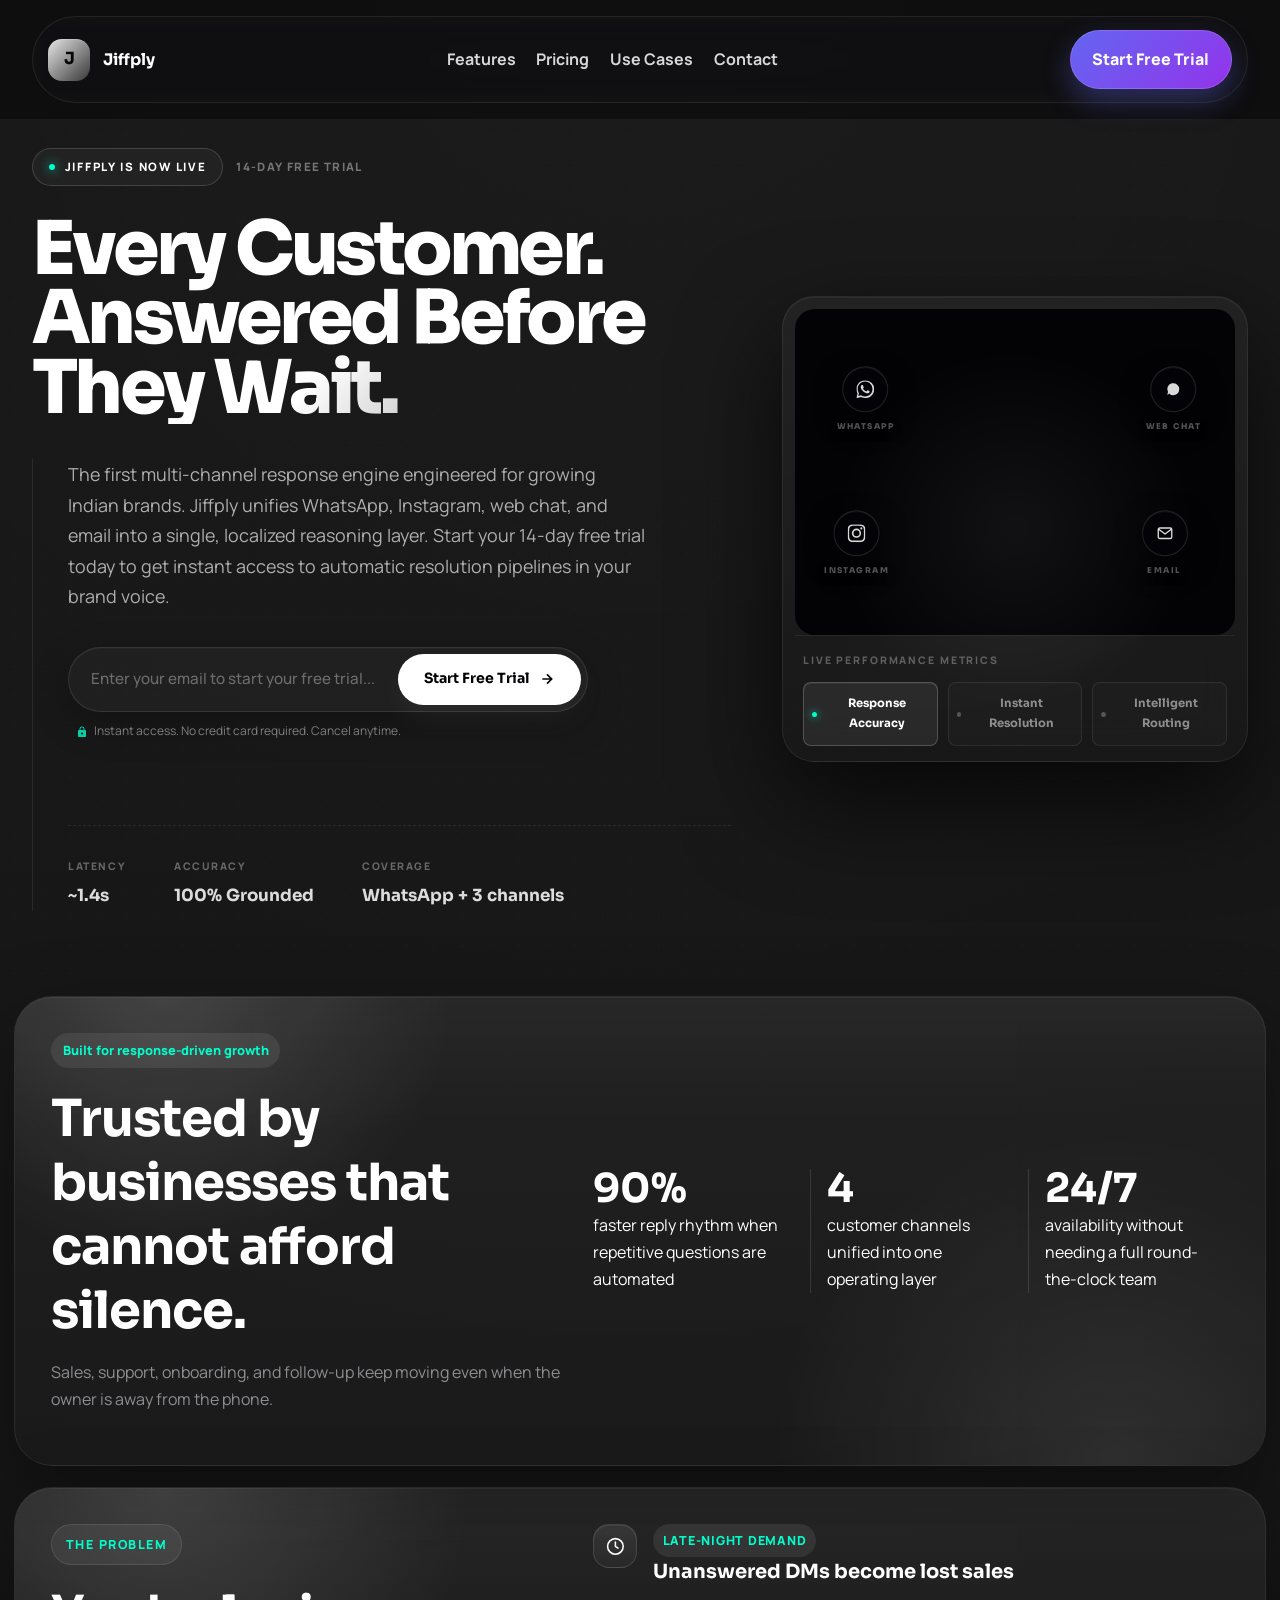
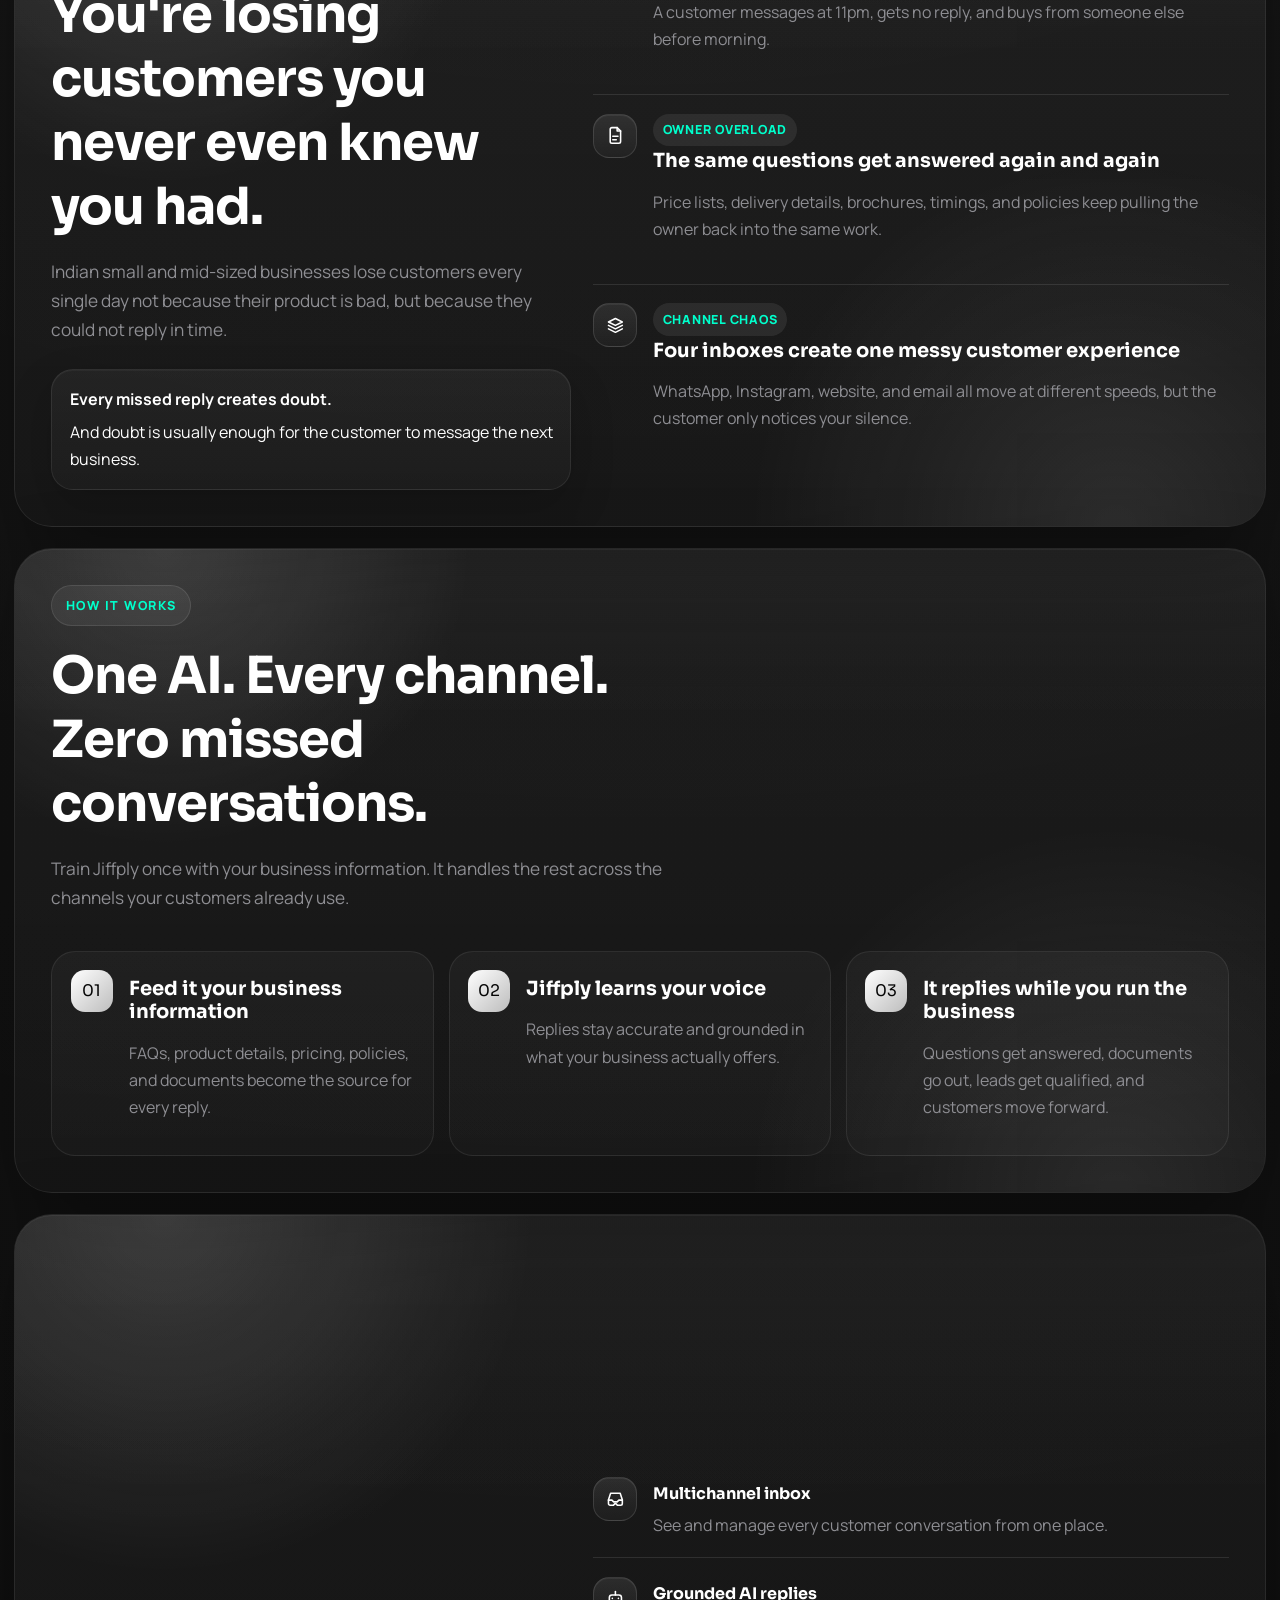
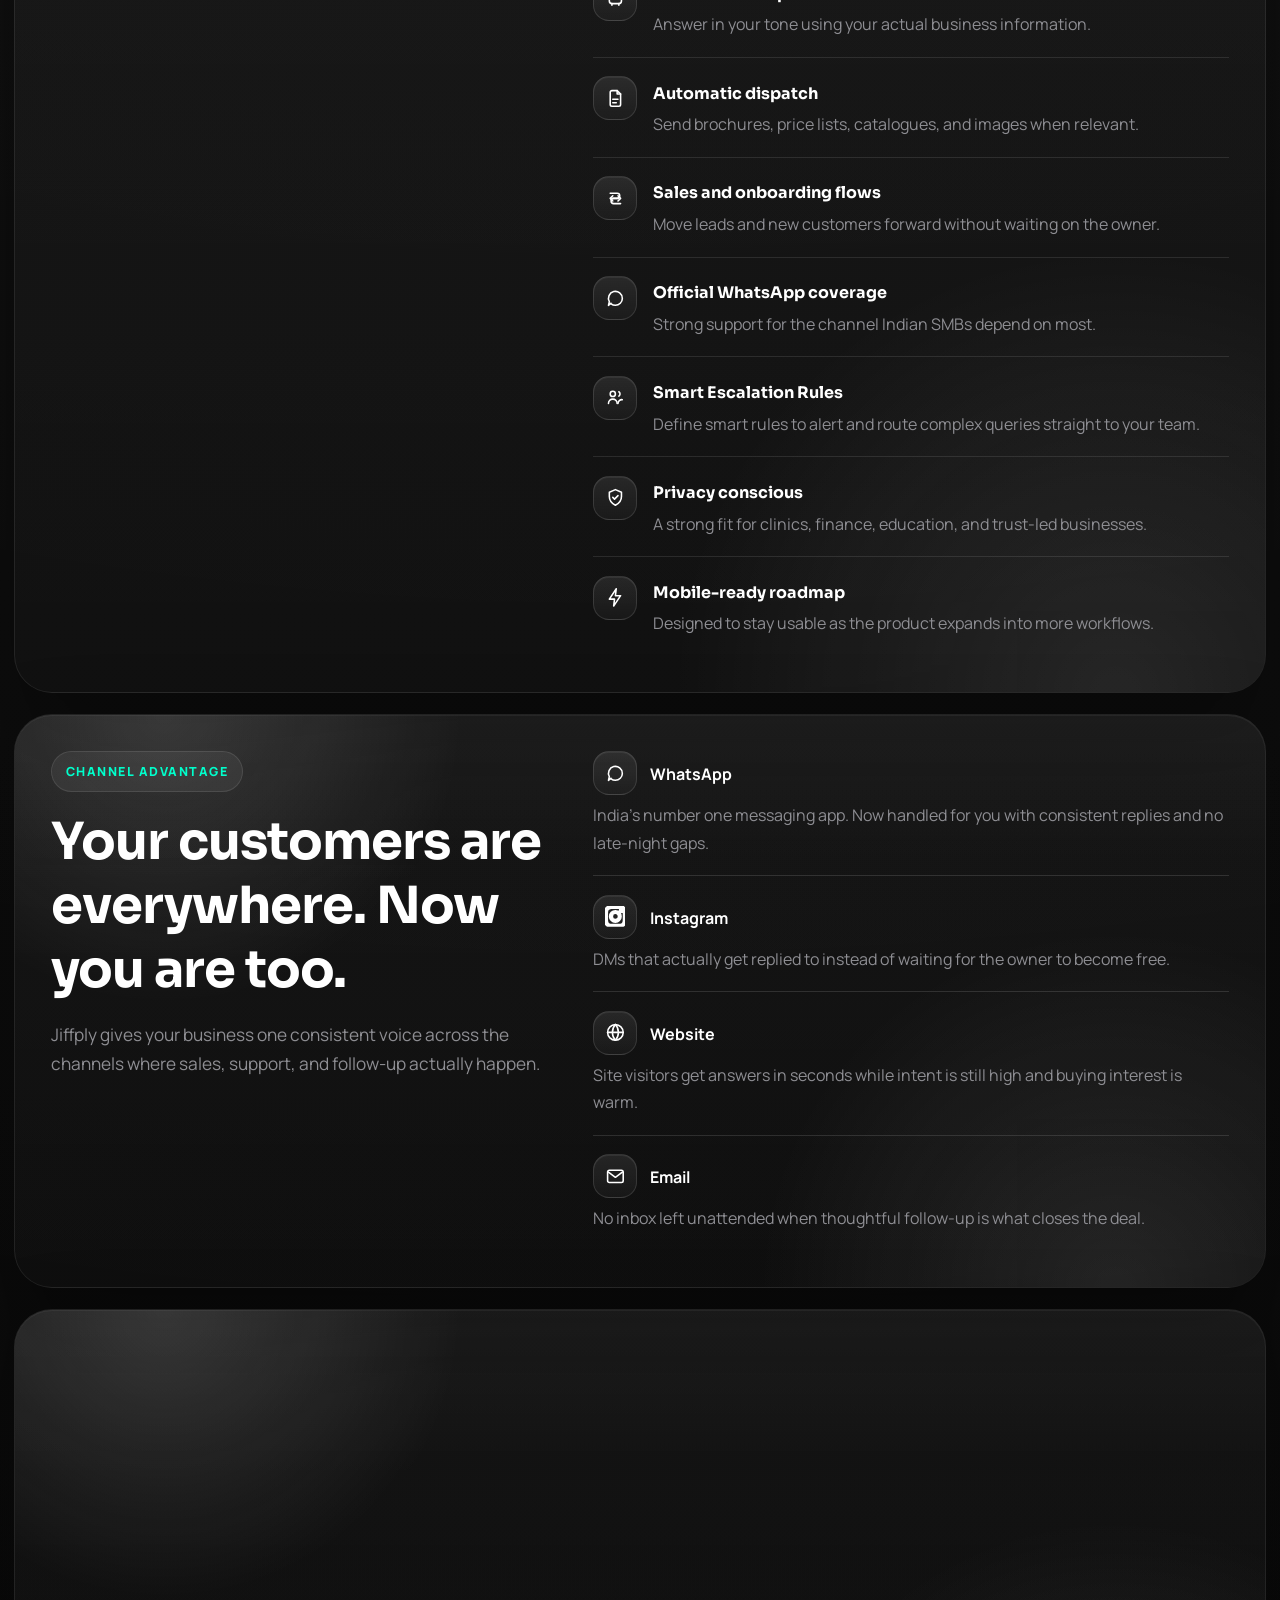
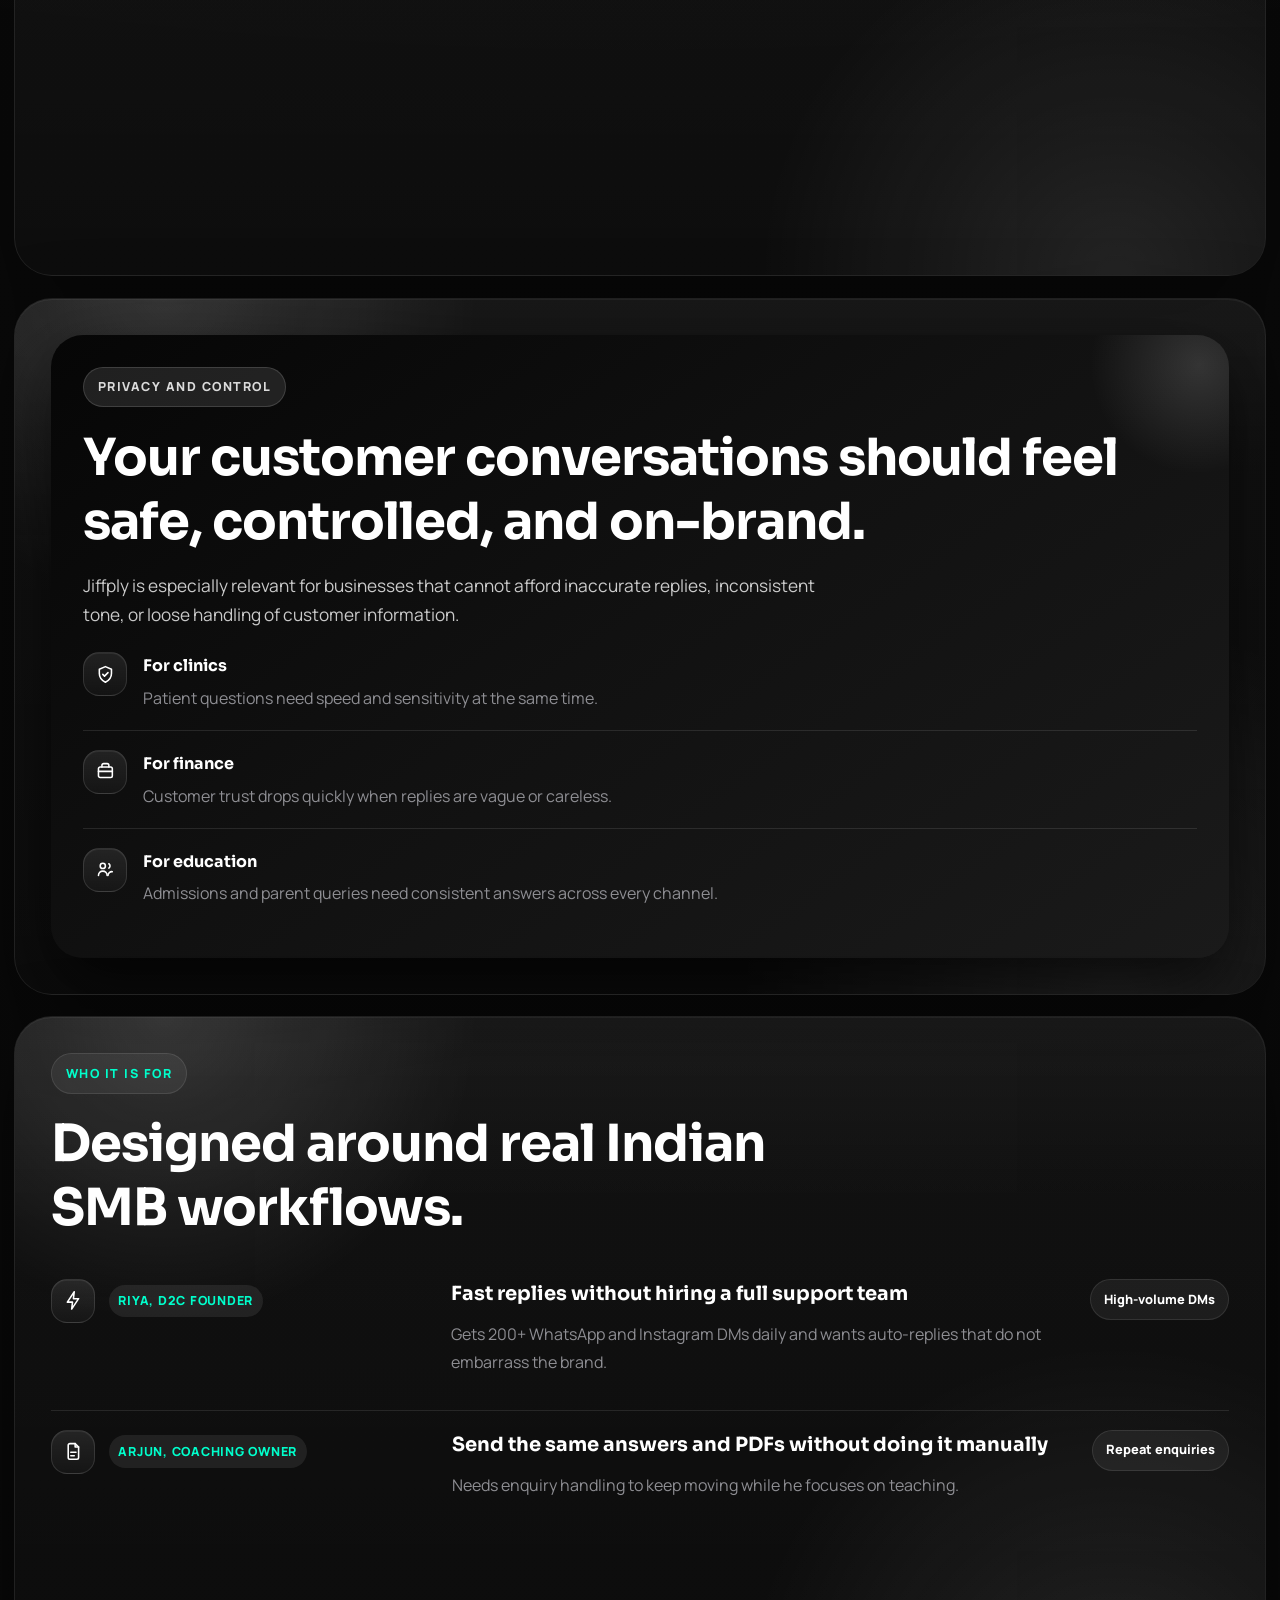
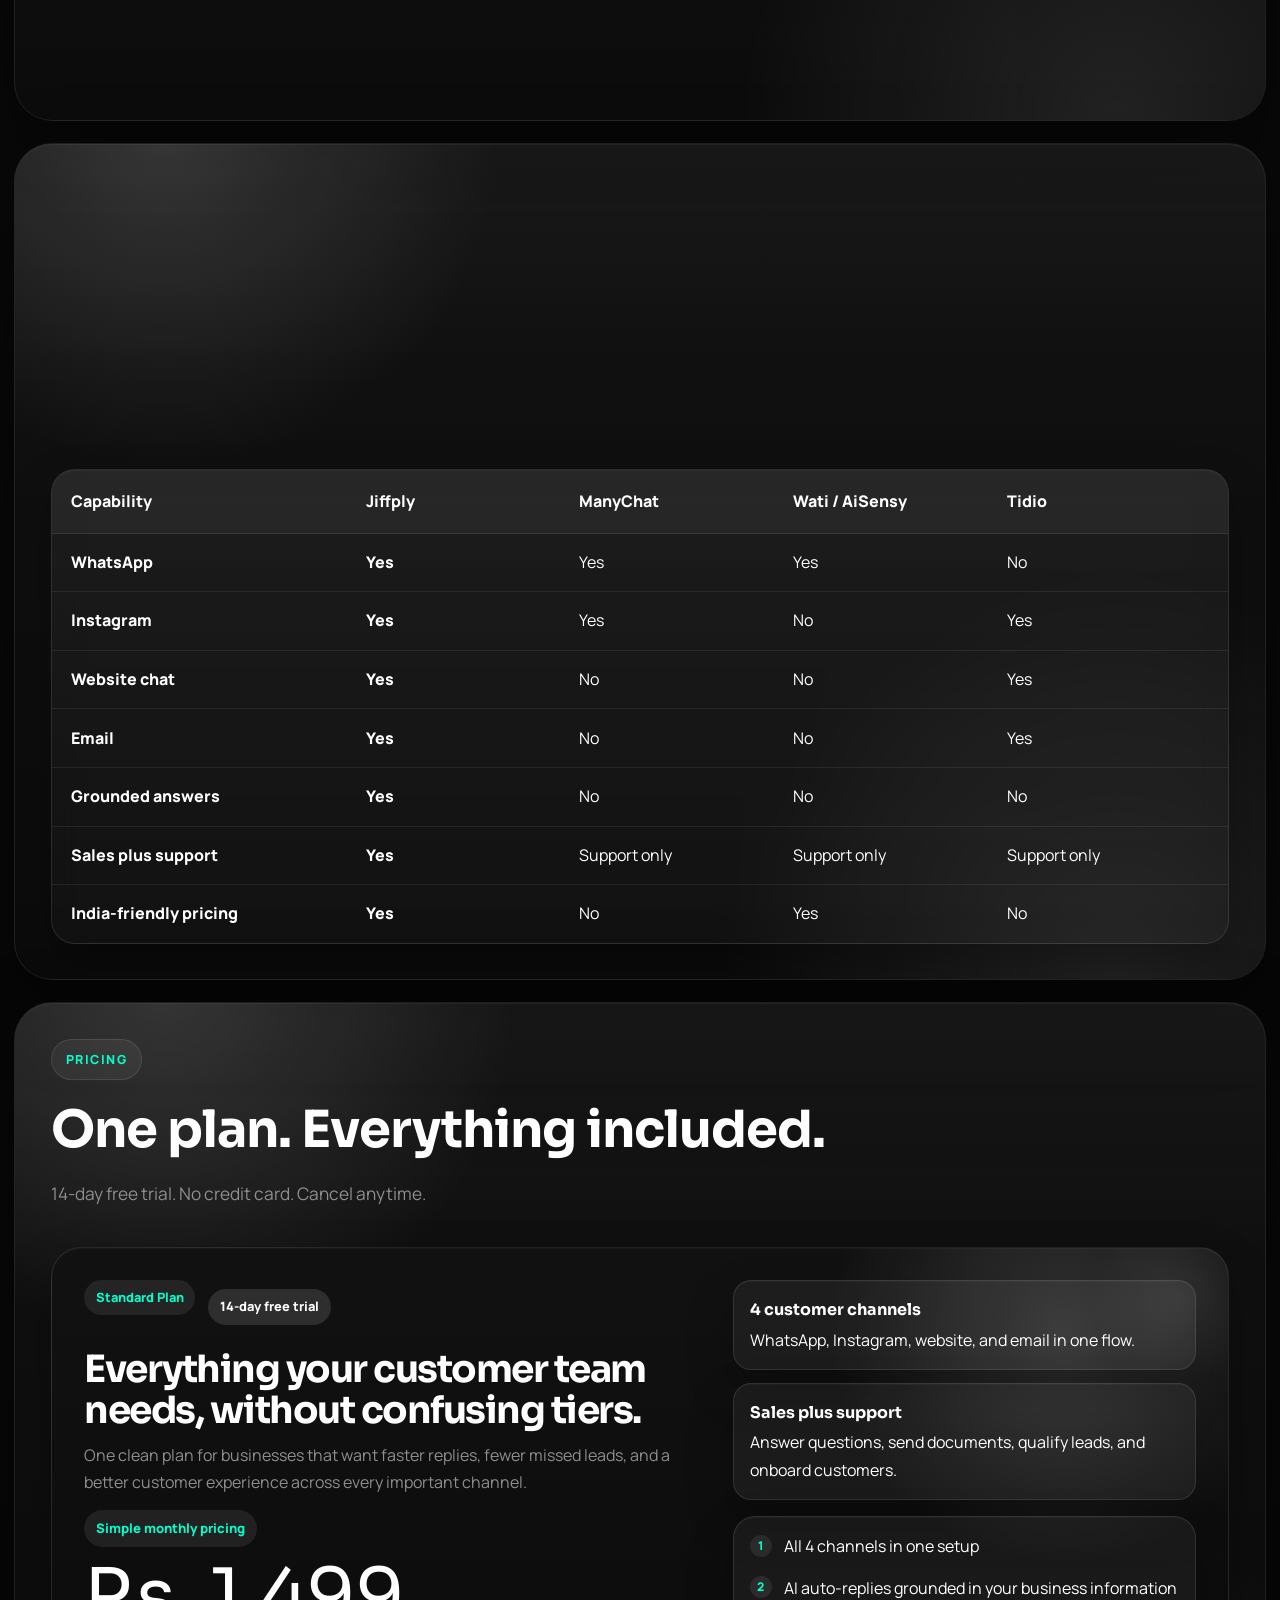
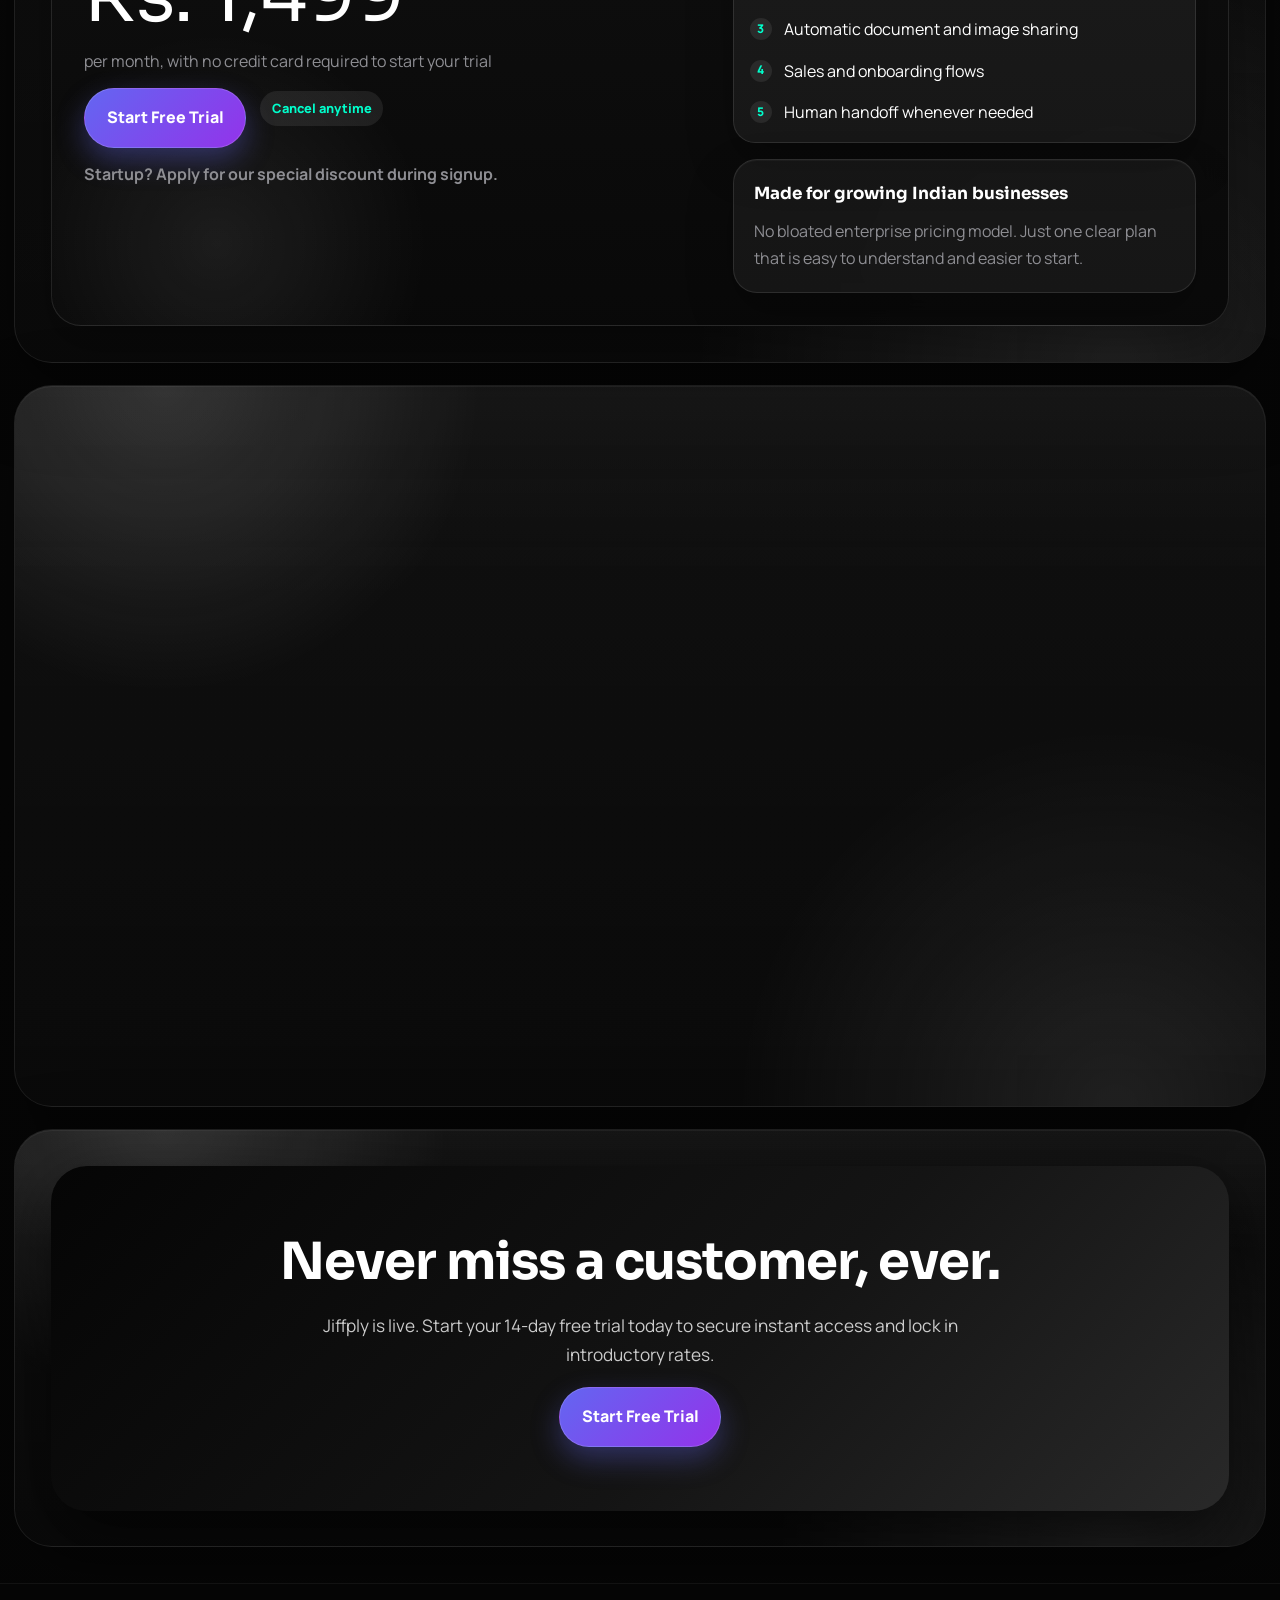
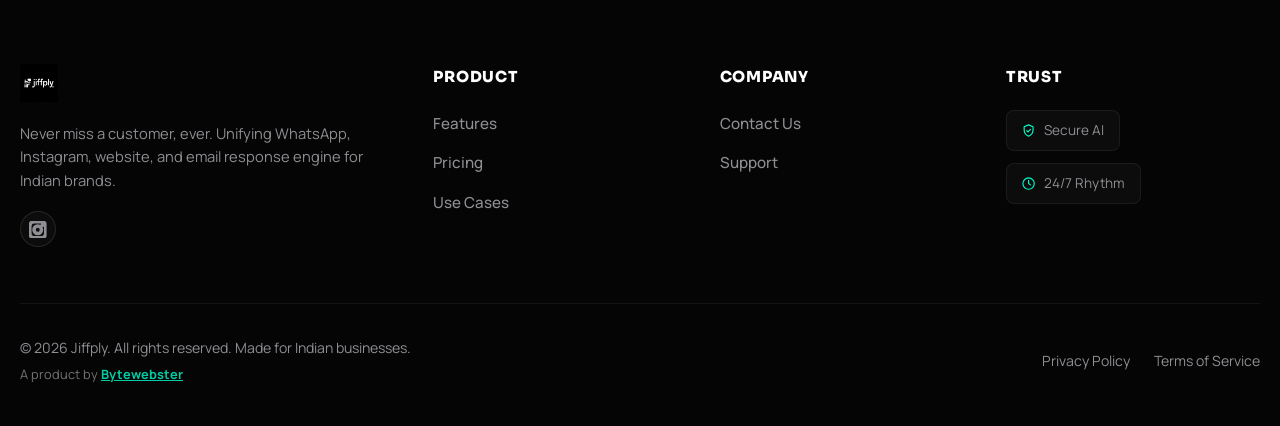
==== commit 72844bea: "feat: overhaul footer design and implement new global stylesheet" ====
--- a/index.html
+++ b/index.html
@@ -757,27 +757,54 @@
       </main>
 
       <footer class="site-footer">
-        <div class="container">
-          <div class="footer-shell">
-            <div>
-              <a class="brand" href="index.html" style="color: var(--ink);">
-                <span class="brand-mark"><span>J</span></span>
-                <span>Jiffply</span>
+        <div class="container footer-container">
+          <div class="footer-grid">
+            <div class="footer-brand-col">
+              <a href="index.html" aria-label="Jiffply Home">
+                <img src="assets/images/logo-full.png" alt="Jiffply Logo" class="footer-logo" />
               </a>
-              <p class="footer-meta">Never miss a customer, ever.</p>
-            </div>
-            <div class="footer-links">
-              <a href="features.html">Features</a>
-              <a href="pricing.html">Pricing</a>
-              <a href="contact.html">Contact</a>
-              <a href="https://www.instagram.com/jiffply/" target="_blank" rel="noreferrer">Instagram</a>
-              <a href="contact.html">Privacy Policy</a>
-              <a href="contact.html">Terms</a>
-            </div>
-            <div class="footer-meta">
-              <p>WhatsApp | Email</p>
-              <p>(c) 2026 Jiffply. All rights reserved. Made for Indian businesses.</p>
-              <p style="margin-top: 0.5rem; font-size: 0.85rem; opacity: 0.8;">A product By <a href="https://bytewebster.com" target="_blank" rel="noreferrer" style="color: #00ffcc; font-weight: 700; text-decoration: underline; transition: color 0.2s;">Bytewebster</a></p>
+              <p class="footer-tagline">Never miss a customer, ever. Unifying WhatsApp, Instagram, website, and email response engine for Indian brands.</p>
+              <div class="footer-socials">
+                <a class="social-icon-btn" href="https://www.instagram.com/jiffply/" target="_blank" rel="noreferrer" aria-label="Instagram">
+                  <svg class="icon"><use href="#icon-instagram"></use></svg>
+                </a>
+              </div>
+            </div>
+            <div class="footer-links-col">
+              <h4 class="footer-col-title">Product</h4>
+              <ul class="footer-link-list">
+                <li><a href="features.html">Features</a></li>
+                <li><a href="pricing.html">Pricing</a></li>
+                <li><a href="#use-cases">Use Cases</a></li>
+              </ul>
+            </div>
+            <div class="footer-links-col">
+              <h4 class="footer-col-title">Company</h4>
+              <ul class="footer-link-list">
+                <li><a href="contact.html">Contact Us</a></li>
+                <li><a href="mailto:hello@jiffply.com">Support</a></li>
+              </ul>
+            </div>
+            <div class="footer-links-col">
+              <h4 class="footer-col-title">Trust</h4>
+              <div class="footer-trust-badges">
+                <div class="trust-badge-pill">
+                  <svg class="icon"><use href="#icon-shield"></use></svg> Secure AI
+                </div>
+                <div class="trust-badge-pill">
+                  <svg class="icon"><use href="#icon-clock"></use></svg> 24/7 Rhythm
+                </div>
+              </div>
+            </div>
+          </div>
+          <div class="footer-bottom">
+            <div style="display: flex; flex-direction: column; gap: 0.25rem;">
+              <p class="footer-copyright">&copy; 2026 Jiffply. All rights reserved. Made for Indian businesses.</p>
+              <p style="font-size: 0.8rem; opacity: 0.8; margin: 0; text-align: left;">A product by <a href="https://bytewebster.com" target="_blank" rel="noreferrer" style="color: #00ffcc; font-weight: 700; text-decoration: underline;">Bytewebster</a></p>
+            </div>
+            <div class="footer-bottom-links">
+              <a href="#">Privacy Policy</a>
+              <a href="#">Terms of Service</a>
             </div>
           </div>
         </div>
--- a/assets/css/style.css
+++ b/assets/css/style.css
@@ -1929,6 +1929,16 @@
   gap: 1rem;
 }
 
+.contact-grid {
+  display: grid;
+  gap: 1.5rem;
+}
+
+.split {
+  display: grid;
+  gap: 2rem;
+}
+
 .mini-card {
   padding: 1.15rem;
   border-radius: 22px;
@@ -2043,6 +2053,33 @@
   }
 }
 
+/* ── Subpage tablet adjustments (720px-959px) ── */
+@media (min-width: 720px) and (max-width: 959px) {
+  .page-hero {
+    padding: 4.5rem 0 3rem;
+  }
+
+  .page-hero .title {
+    font-size: clamp(2.2rem, 5vw, 3rem);
+    line-height: 1.15;
+  }
+
+  .split {
+    grid-template-columns: 1fr;
+    gap: 2.5rem;
+  }
+
+  .feature-grid {
+    grid-template-columns: repeat(2, minmax(0, 1fr));
+    gap: 1rem;
+  }
+
+  .pricing-card {
+    max-width: 640px;
+    margin-inline: auto;
+  }
+}
+
 @media (min-width: 960px) {
   .nav-links,
   .nav-actions {
@@ -2213,6 +2250,10 @@
 
   .site-header {
     padding: 0.75rem 0;
+  }
+
+  .site-header .container {
+    width: min(calc(100% - 1.2rem), 1460px);
   }
 
   .nav-wrap {
@@ -2456,6 +2497,199 @@
 
   .price {
     font-size: 2.8rem;
+  }
+
+  /* ── Subpage hero adjustments (Contact, Features, Pricing) ── */
+  .page-hero {
+    padding: 3.5rem 0 2.2rem;
+  }
+
+  .page-hero .title {
+    font-size: clamp(1.85rem, 7.5vw, 2.6rem);
+    line-height: 1.1;
+    letter-spacing: -0.02em;
+    margin: 0.75rem 0 1rem;
+  }
+
+  .page-hero .lead {
+    font-size: 0.95rem;
+  }
+
+  .page-hero .eyebrow {
+    font-size: 0.72rem;
+    padding: 0.45rem 0.7rem;
+  }
+
+  /* ── Mini grid cards inside hero ── */
+  .page-hero .mini-grid {
+    grid-template-columns: 1fr;
+    gap: 0.75rem;
+    margin-top: 1.2rem;
+  }
+
+  .mini-card {
+    padding: 1rem;
+    border-radius: 18px;
+  }
+
+  .mini-card strong {
+    font-size: 0.95rem;
+  }
+
+  .mini-card p {
+    font-size: 0.88rem;
+    margin: 0.25rem 0 0;
+    color: rgba(255, 255, 255, 0.6);
+  }
+
+  /* ── Contact page: form + sidebar cards ── */
+  .contact-grid {
+    display: grid;
+    grid-template-columns: 1fr;
+    gap: 1.5rem;
+  }
+
+  .form-card {
+    padding: 1.15rem;
+    border-radius: 20px;
+  }
+
+  .contact-form .btn {
+    width: 100%;
+    justify-content: center;
+  }
+
+  .contact-card {
+    padding: 1.1rem;
+    border-radius: 18px;
+  }
+
+  /* ── Features page: card grid ── */
+  .feature-grid {
+    grid-template-columns: 1fr !important;
+    gap: 0.85rem;
+  }
+
+  .feature-card {
+    padding: 1.1rem;
+    border-radius: 20px;
+  }
+
+  .feature-card .card-title {
+    font-size: 1.1rem;
+    margin: 0.75rem 0 0.5rem;
+  }
+
+  .feature-card .muted {
+    font-size: 0.9rem;
+  }
+
+  /* ── Features page: split section ── */
+  .split {
+    display: grid;
+    grid-template-columns: 1fr;
+    gap: 2rem;
+  }
+
+  .split .section-title {
+    font-size: clamp(1.6rem, 6vw, 2.2rem);
+    line-height: 1.15;
+  }
+
+  .split .lead {
+    font-size: 0.95rem;
+  }
+
+  /* ── Features/Pricing: compact feature grid (3-col → 1-col on mobile) ── */
+  .feature-grid-compact {
+    grid-template-columns: 1fr;
+    gap: 0.85rem;
+  }
+
+  .story-card {
+    padding: 1.1rem;
+    border-radius: 18px;
+  }
+
+  .story-card .card-title {
+    font-size: 1.08rem;
+    margin: 0.7rem 0 0.45rem;
+  }
+
+  /* ── Pricing page: pricing card ── */
+  .pricing-card {
+    padding: 1.4rem;
+    border-radius: 24px;
+    text-align: center;
+  }
+
+  .pricing-card .note {
+    margin-bottom: 0.85rem;
+  }
+
+  .pricing-card .price {
+    font-size: 2.6rem;
+    text-align: center;
+    line-height: 1.15;
+    margin: 0.4rem 0;
+  }
+
+  .pricing-card .price .muted {
+    font-size: 0.88rem !important;
+    display: block;
+    margin-top: 0.25rem;
+  }
+
+  .pricing-list {
+    text-align: left;
+    gap: 0.75rem;
+    margin: 1rem 0;
+  }
+
+  .pricing-list li {
+    font-size: 0.92rem;
+    gap: 0.6rem;
+  }
+
+  .pricing-card .btn-row {
+    flex-direction: column;
+    align-items: stretch;
+  }
+
+  .pricing-card .btn {
+    width: 100%;
+    justify-content: center;
+  }
+
+  .pricing-card > .muted {
+    font-size: 0.85rem;
+    margin-top: 0.6rem;
+  }
+
+  /* ── Footer refinements ── */
+  .footer-shell {
+    text-align: center;
+    justify-items: center;
+    padding: 1.4rem;
+    border-radius: 24px;
+  }
+
+  .footer-links {
+    justify-content: center;
+    gap: 0.75rem 1.2rem;
+  }
+
+  .footer-meta {
+    font-size: 0.85rem;
+  }
+
+  .footer-meta p {
+    margin: 0;
+  }
+
+  /* ── Section spacing on subpages ── */
+  .section {
+    padding: 2.5rem 0;
   }
 }
 
@@ -2912,3 +3146,662 @@
     box-shadow: 0 0 8px #00ffcc !important;
   }
 }
+
+/* ============================================================================
+   JIFFPLY – CONTACT PAGE PREMIUM REDESIGN
+   ============================================================================ */
+
+/* ── Hero ── */
+.contact-hero {
+  position: relative;
+  padding: clamp(3rem, 6vw, 4.5rem) 0 clamp(2.5rem, 5vw, 3.5rem);
+  text-align: center;
+  overflow: hidden;
+  color: #fff;
+}
+
+.contact-hero::before {
+  content: "";
+  position: absolute;
+  inset: 0;
+  background:
+    radial-gradient(ellipse 70% 50% at 50% 0%, rgba(99, 102, 241, 0.14), transparent),
+    radial-gradient(ellipse 50% 60% at 80% 100%, rgba(147, 51, 234, 0.08), transparent),
+    linear-gradient(180deg, #0a0a0a 0%, #050505 100%);
+  z-index: -2;
+}
+
+.contact-hero-glow {
+  position: absolute;
+  top: -30%;
+  left: 50%;
+  transform: translateX(-50%);
+  width: 700px;
+  height: 700px;
+  border-radius: 50%;
+  background: radial-gradient(circle, rgba(99, 102, 241, 0.12) 0%, rgba(147, 51, 234, 0.06) 40%, transparent 70%);
+  pointer-events: none;
+  z-index: -1;
+  animation: contact-glow-pulse 6s ease-in-out infinite alternate;
+}
+
+@keyframes contact-glow-pulse {
+  0% { opacity: 0.7; transform: translateX(-50%) scale(1); }
+  100% { opacity: 1; transform: translateX(-50%) scale(1.15); }
+}
+
+.contact-hero-inner {
+  max-width: 920px;
+  margin: 0 auto;
+}
+
+.contact-hero .eyebrow {
+  margin-bottom: 1.4rem;
+}
+
+.contact-hero-title {
+  margin: 0 0 1.25rem;
+  font-family: "Sora", sans-serif;
+  font-size: clamp(2.4rem, 5.5vw, 4rem);
+  line-height: 1.15;
+  letter-spacing: -0.03em;
+  text-wrap: balance;
+}
+
+.contact-hero-lead {
+  margin: 0 auto 1.85rem;
+  max-width: 560px;
+  font-size: 1.08rem;
+  line-height: 1.7;
+  color: rgba(255, 255, 255, 0.62);
+}
+
+/* ── Trust strip in hero ── */
+.contact-trust-strip {
+  display: flex;
+  flex-wrap: wrap;
+  justify-content: center;
+  gap: 0.65rem;
+}
+
+.contact-trust-item {
+  display: inline-flex;
+  align-items: center;
+  gap: 0.5rem;
+  padding: 0.55rem 0.95rem;
+  border-radius: 999px;
+  border: 1px solid rgba(255, 255, 255, 0.1);
+  background: rgba(255, 255, 255, 0.04);
+  font-size: 0.82rem;
+  font-weight: 700;
+  color: rgba(255, 255, 255, 0.78);
+  backdrop-filter: blur(8px);
+}
+
+.contact-trust-item .icon {
+  width: 0.95rem;
+  height: 0.95rem;
+  color: var(--teal);
+}
+
+/* ── Contact section ── */
+.contact-section {
+  padding-top: 0;
+  padding-bottom: clamp(1.5rem, 3vw, 2.5rem);
+  margin-top: 1rem;
+  position: relative;
+  z-index: 2;
+}
+
+.contact-cta-section {
+  padding-top: clamp(1.5rem, 3vw, 2.5rem) !important;
+  padding-bottom: clamp(2rem, 4vw, 3.5rem) !important;
+}
+
+/* ── Contact layout grid ── */
+.contact-layout {
+  display: grid;
+  gap: 1.25rem;
+}
+
+/* ── Form card ── */
+.contact-form-card {
+  border-radius: 28px;
+  border: 1px solid rgba(255, 255, 255, 0.1);
+  background:
+    radial-gradient(circle at 0% 0%, rgba(99, 102, 241, 0.06), transparent 40%),
+    linear-gradient(180deg, rgba(255, 255, 255, 0.055), rgba(255, 255, 255, 0.02));
+  backdrop-filter: blur(16px);
+  box-shadow:
+    0 32px 80px rgba(0, 0, 0, 0.35),
+    inset 0 1px 0 rgba(255, 255, 255, 0.05);
+  overflow: hidden;
+}
+
+.contact-form-head {
+  padding: 2rem 2rem 0;
+  margin-bottom: 0.5rem;
+}
+
+.contact-form-head .feature-icon {
+  margin-bottom: 1rem;
+}
+
+.contact-form-title {
+  margin: 0 0 0.45rem;
+  font-family: "Sora", sans-serif;
+  font-size: 1.45rem;
+  line-height: 1.2;
+  letter-spacing: -0.01em;
+}
+
+.contact-form-subtitle {
+  margin: 0;
+  color: var(--ink-soft);
+  font-size: 0.95rem;
+  line-height: 1.6;
+}
+
+.contact-form-card .contact-form {
+  padding: 1.5rem 2rem 2rem;
+  display: grid;
+  gap: 0.8rem;
+}
+
+.contact-form-row {
+  display: grid;
+  grid-template-columns: 1fr 1fr;
+  gap: 0.8rem;
+}
+
+.contact-form-card .field label {
+  font-size: 0.88rem;
+  font-weight: 800;
+  letter-spacing: 0.02em;
+  color: rgba(255, 255, 255, 0.82);
+}
+
+.contact-form-card .field input,
+.contact-form-card .field textarea,
+.contact-form-card .field select {
+  padding: 0.85rem 1rem;
+  border-radius: 14px;
+  border: 1px solid rgba(255, 255, 255, 0.08);
+  background: rgba(255, 255, 255, 0.04);
+  color: var(--ink);
+  font-size: 0.95rem;
+  transition: border-color 200ms ease, background 200ms ease, box-shadow 200ms ease;
+}
+
+.contact-form-card .field input:focus,
+.contact-form-card .field textarea:focus,
+.contact-form-card .field select:focus {
+  outline: none;
+  border-color: rgba(99, 102, 241, 0.5);
+  background: rgba(255, 255, 255, 0.06);
+  box-shadow: 0 0 0 3px rgba(99, 102, 241, 0.12);
+}
+
+.contact-form-card .field input::placeholder,
+.contact-form-card .field textarea::placeholder {
+  color: rgba(255, 255, 255, 0.28);
+}
+
+.contact-form-card .field textarea {
+  min-height: 130px;
+  resize: vertical;
+}
+
+.contact-submit-btn {
+  width: 100%;
+  min-height: 56px;
+  font-size: 1rem;
+  gap: 0.7rem;
+}
+
+.contact-submit-btn .icon {
+  width: 1rem;
+  height: 1rem;
+}
+
+/* ── Info column ── */
+.contact-info-col {
+  display: flex;
+  flex-direction: column;
+  gap: 1.2rem;
+}
+
+.contact-info-stack {
+  display: grid;
+  gap: 1rem;
+}
+
+/* ── Info cards with numbered steps ── */
+.contact-info-card {
+  display: flex;
+  gap: 1.1rem;
+  align-items: flex-start;
+  padding: 1.35rem;
+  border-radius: 22px;
+  border: 1px solid rgba(255, 255, 255, 0.08);
+  background: linear-gradient(180deg, rgba(255, 255, 255, 0.05), rgba(255, 255, 255, 0.02));
+  backdrop-filter: blur(12px);
+  box-shadow: 0 16px 40px rgba(0, 0, 0, 0.2);
+  transition: transform 220ms ease, border-color 220ms ease, box-shadow 220ms ease;
+}
+
+.contact-info-card:hover {
+  transform: translateY(-3px);
+  border-color: rgba(255, 255, 255, 0.15);
+  box-shadow:
+    0 22px 50px rgba(0, 0, 0, 0.28),
+    0 0 24px rgba(255, 255, 255, 0.03);
+}
+
+.contact-info-number {
+  flex: 0 0 auto;
+  width: 40px;
+  height: 40px;
+  display: grid;
+  place-items: center;
+  border-radius: 12px;
+  background: linear-gradient(135deg, rgba(255, 255, 255, 0.12), rgba(255, 255, 255, 0.04));
+  border: 1px solid rgba(255, 255, 255, 0.12);
+  font-family: "Sora", sans-serif;
+  font-size: 0.95rem;
+  font-weight: 800;
+  color: var(--teal);
+  box-shadow: inset 0 1px 0 rgba(255, 255, 255, 0.06);
+}
+
+.contact-info-body {
+  min-width: 0;
+}
+
+.contact-info-body .card-kicker {
+  font-size: 0.72rem;
+}
+
+.contact-info-body .card-title {
+  margin: 0.6rem 0 0.4rem;
+  font-size: 1.1rem;
+}
+
+.contact-info-body .muted {
+  margin: 0;
+  font-size: 0.9rem;
+  line-height: 1.6;
+}
+
+/* ── Direct contact card ── */
+.contact-direct-card {
+  padding: 1.2rem 1.4rem;
+  border-radius: 18px;
+  border: 1px dashed rgba(255, 255, 255, 0.1);
+  background: rgba(255, 255, 255, 0.025);
+}
+
+.contact-direct-card strong {
+  display: block;
+  margin-bottom: 0.35rem;
+  font-family: "Sora", sans-serif;
+  font-size: 0.95rem;
+}
+
+.contact-direct-card .muted {
+  margin: 0;
+  font-size: 0.88rem;
+  line-height: 1.6;
+}
+
+.contact-email-link {
+  color: var(--teal);
+  font-weight: 700;
+  text-decoration: none;
+  transition: color 180ms ease;
+}
+
+.contact-email-link:hover {
+  color: var(--teal-bright);
+}
+
+/* ── CTA band ── */
+.contact-cta-band {
+  position: relative;
+  overflow: hidden;
+  padding: clamp(2.5rem, 5vw, 4rem);
+  border-radius: 32px;
+  background:
+    radial-gradient(circle at 50% 0%, rgba(99, 102, 241, 0.08), transparent 50%),
+    linear-gradient(135deg, #0a0a0a 0%, #171717 58%, #222222 100%);
+  border: 1px solid rgba(255, 255, 255, 0.08);
+  box-shadow:
+    0 36px 80px rgba(0, 0, 0, 0.35),
+    inset 0 1px 0 rgba(255, 255, 255, 0.04);
+  text-align: center;
+  color: #fff;
+}
+
+.contact-cta-glow {
+  position: absolute;
+  top: -40%;
+  left: 50%;
+  transform: translateX(-50%);
+  width: 500px;
+  height: 500px;
+  border-radius: 50%;
+  background: radial-gradient(circle, rgba(99, 102, 241, 0.1), transparent 60%);
+  pointer-events: none;
+}
+
+.contact-cta-band .section-title {
+  max-width: 520px;
+  margin-inline: auto;
+  text-wrap: balance;
+}
+
+.contact-cta-band .lead {
+  margin-inline: auto;
+}
+
+/* ============================================================================
+   CONTACT PAGE – RESPONSIVE
+   ============================================================================ */
+
+@media (min-width: 720px) {
+  .contact-layout {
+    grid-template-columns: minmax(0, 1.15fr) minmax(0, 0.85fr);
+    gap: 1.25rem;
+    align-items: start;
+  }
+}
+
+@media (min-width: 960px) {
+  .contact-layout {
+    gap: 1.5rem;
+  }
+
+  .contact-form-head {
+    padding: 2.2rem 2.2rem 0;
+  }
+
+  .contact-form-card .contact-form {
+    padding: 1.5rem 2.2rem 2.2rem;
+  }
+}
+
+/* Tablet (720-959px) */
+@media (min-width: 720px) and (max-width: 959px) {
+  .contact-hero-title {
+    font-size: clamp(2rem, 4.5vw, 2.8rem);
+  }
+
+  .contact-form-row {
+    grid-template-columns: 1fr;
+  }
+}
+
+/* Mobile (max 719px) */
+@media (max-width: 719px) {
+  .contact-hero {
+    padding: 3.5rem 0 2.5rem;
+  }
+
+  .contact-hero-title {
+    font-size: clamp(1.75rem, 7.5vw, 2.4rem);
+    line-height: 1.12;
+  }
+
+  .contact-hero-lead {
+    font-size: 0.95rem;
+    margin-bottom: 1.6rem;
+  }
+
+  .contact-trust-strip {
+    gap: 0.5rem;
+  }
+
+  .contact-trust-item {
+    font-size: 0.75rem;
+    padding: 0.45rem 0.7rem;
+  }
+
+  .contact-section {
+    margin-top: -0.5rem;
+  }
+
+  .contact-layout {
+    grid-template-columns: 1fr;
+    gap: 1.25rem;
+  }
+
+  .contact-form-head {
+    padding: 1.3rem 1.3rem 0;
+  }
+
+  .contact-form-card .contact-form {
+    padding: 1.2rem 1.3rem 1.3rem;
+  }
+
+  .contact-form-row {
+    grid-template-columns: 1fr;
+  }
+
+  .contact-form-title {
+    font-size: 1.25rem;
+  }
+
+  .contact-info-card {
+    padding: 1.15rem;
+    border-radius: 18px;
+  }
+
+  .contact-info-number {
+    width: 36px;
+    height: 36px;
+    border-radius: 10px;
+    font-size: 0.88rem;
+  }
+
+  .contact-info-body .card-title {
+    font-size: 1.02rem;
+  }
+
+  .contact-direct-card {
+    padding: 1rem 1.15rem;
+  }
+
+  .contact-cta-band {
+    padding: 2rem 1.3rem;
+    border-radius: 24px;
+  }
+
+  .contact-cta-band .section-title {
+    font-size: clamp(1.5rem, 6vw, 2rem);
+  }
+
+  .contact-cta-band .btn-row {
+    flex-direction: column;
+    align-items: stretch;
+  }
+
+  .contact-cta-band .btn {
+    width: 100%;
+    justify-content: center;
+  }
+}
+
+/* ============================================================================
+   JIFFPLY – FOOTER PREMIUM REDESIGN
+   ============================================================================ */
+
+.site-footer {
+  padding: 5rem 0 2.5rem;
+  background: #050505;
+  border-top: 1px solid rgba(255, 255, 255, 0.05);
+  position: relative;
+  z-index: 10;
+}
+
+.footer-container {
+  width: min(calc(100% - 2.5rem), 1460px) !important;
+  max-width: 1460px !important;
+  margin: 0 auto;
+}
+
+.footer-grid {
+  display: grid;
+  grid-template-columns: 1.5fr repeat(3, 1fr);
+  gap: 3rem 2rem;
+  padding-bottom: 3.5rem;
+  border-bottom: 1px solid rgba(255, 255, 255, 0.06);
+}
+
+.footer-brand-col {
+  display: flex;
+  flex-direction: column;
+  gap: 1.2rem;
+  max-width: 360px;
+}
+
+.footer-logo {
+  height: 38px;
+  width: auto;
+  display: block;
+}
+
+.footer-tagline {
+  margin: 0;
+  font-size: 0.92rem;
+  line-height: 1.6;
+  color: var(--ink-soft);
+}
+
+.footer-socials {
+  display: flex;
+  gap: 0.75rem;
+}
+
+.social-icon-btn {
+  width: 36px;
+  height: 36px;
+  border-radius: 50%;
+  border: 1px solid rgba(255, 255, 255, 0.1);
+  background: rgba(255, 255, 255, 0.03);
+  color: var(--ink-soft);
+  display: inline-grid;
+  place-items: center;
+  transition: all 0.2s ease;
+}
+
+.social-icon-btn:hover {
+  background: rgba(255, 255, 255, 0.08);
+  border-color: rgba(255, 255, 255, 0.2);
+  color: #fff;
+  transform: translateY(-2px);
+}
+
+.footer-col-title {
+  margin: 0 0 1.25rem;
+  font-family: "Sora", sans-serif;
+  font-size: 0.95rem;
+  font-weight: 800;
+  letter-spacing: 0.05em;
+  text-transform: uppercase;
+  color: #fff;
+}
+
+.footer-link-list {
+  list-style: none;
+  padding: 0;
+  margin: 0;
+  display: flex;
+  flex-direction: column;
+  gap: 0.75rem;
+}
+
+.footer-link-list a {
+  color: var(--ink-soft);
+  font-size: 0.95rem;
+  font-weight: 500;
+  transition: color 0.18s ease;
+}
+
+.footer-link-list a:hover {
+  color: #fff;
+}
+
+.footer-trust-badges {
+  display: flex;
+  flex-direction: column;
+  gap: 0.75rem;
+}
+
+.trust-badge-pill {
+  display: inline-flex;
+  align-items: center;
+  gap: 0.5rem;
+  padding: 0.5rem 0.9rem;
+  border-radius: 8px;
+  background: rgba(255, 255, 255, 0.03);
+  border: 1px solid rgba(255, 255, 255, 0.06);
+  font-size: 0.85rem;
+  color: var(--ink-soft);
+  width: fit-content;
+}
+
+.trust-badge-pill .icon {
+  width: 0.95rem;
+  height: 0.95rem;
+  color: var(--teal);
+}
+
+.footer-bottom {
+  display: flex;
+  justify-content: space-between;
+  align-items: center;
+  flex-wrap: wrap;
+  gap: 1.2rem;
+  padding-top: 2rem;
+  color: var(--ink-soft);
+  font-size: 0.88rem;
+}
+
+.footer-copyright {
+  margin: 0;
+}
+
+.footer-bottom-links {
+  display: flex;
+  gap: 1.5rem;
+}
+
+.footer-bottom-links a {
+  color: var(--ink-soft);
+  transition: color 0.18s ease;
+}
+
+.footer-bottom-links a:hover {
+  color: #fff;
+}
+
+/* Responsive Footer */
+@media (max-width: 959px) {
+  .footer-grid {
+    grid-template-columns: 1fr 1fr;
+    gap: 2.5rem 2rem;
+  }
+}
+
+@media (max-width: 599px) {
+  .footer-grid {
+    grid-template-columns: 1fr;
+    gap: 2rem;
+  }
+  
+  .footer-bottom {
+    flex-direction: column;
+    text-align: center;
+    align-items: center;
+  }
+}
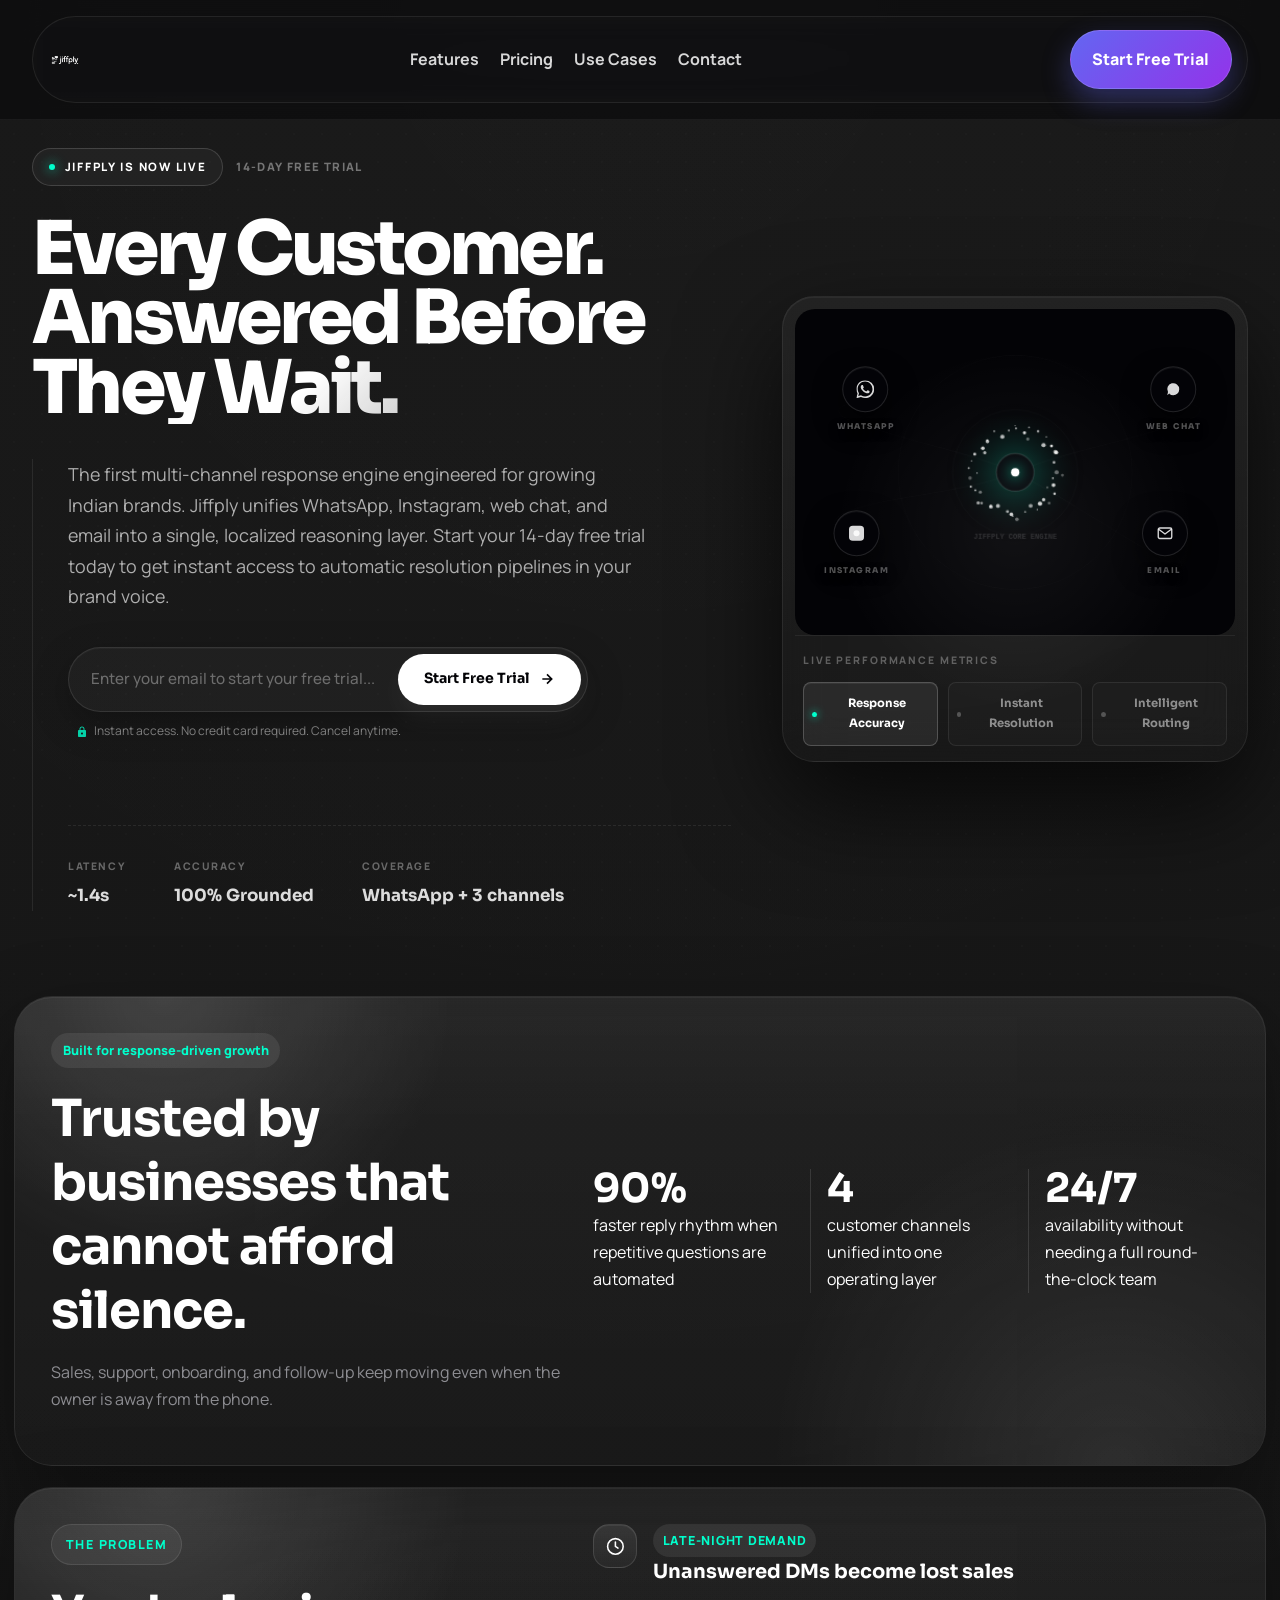
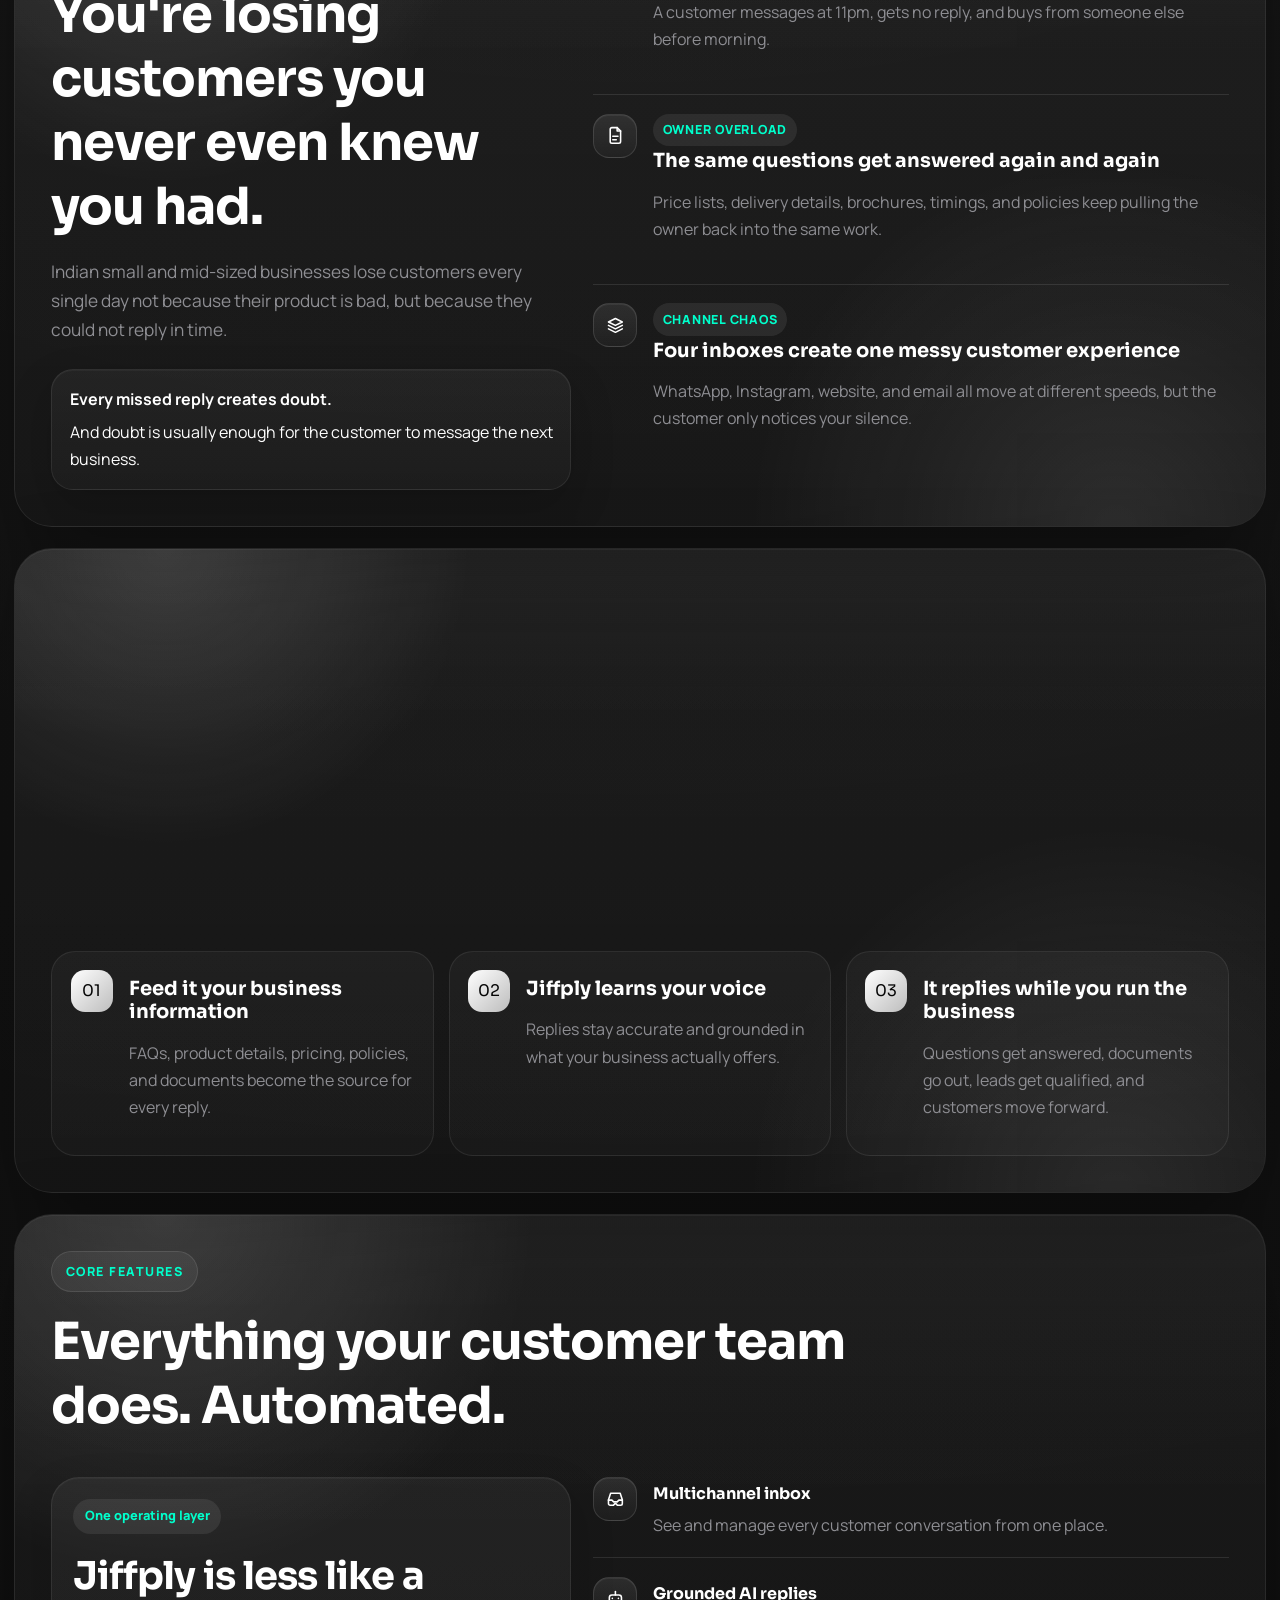
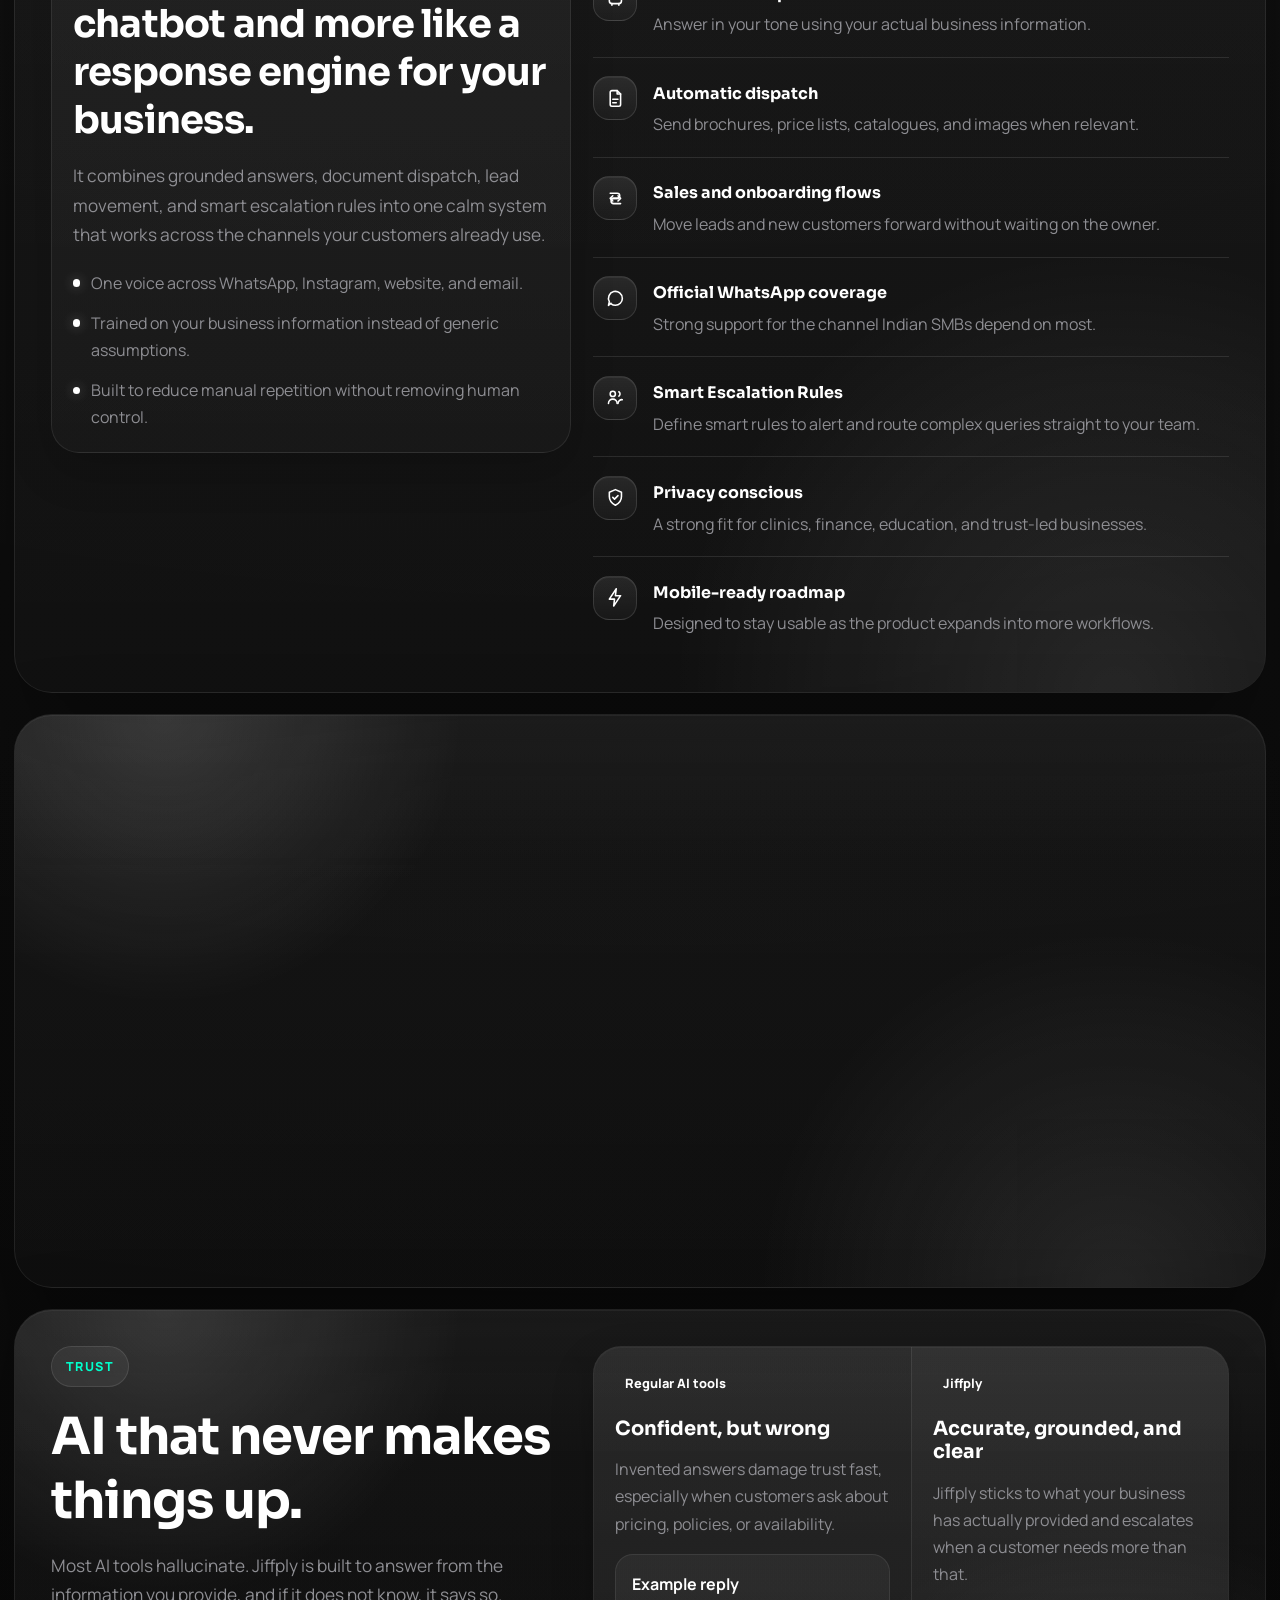
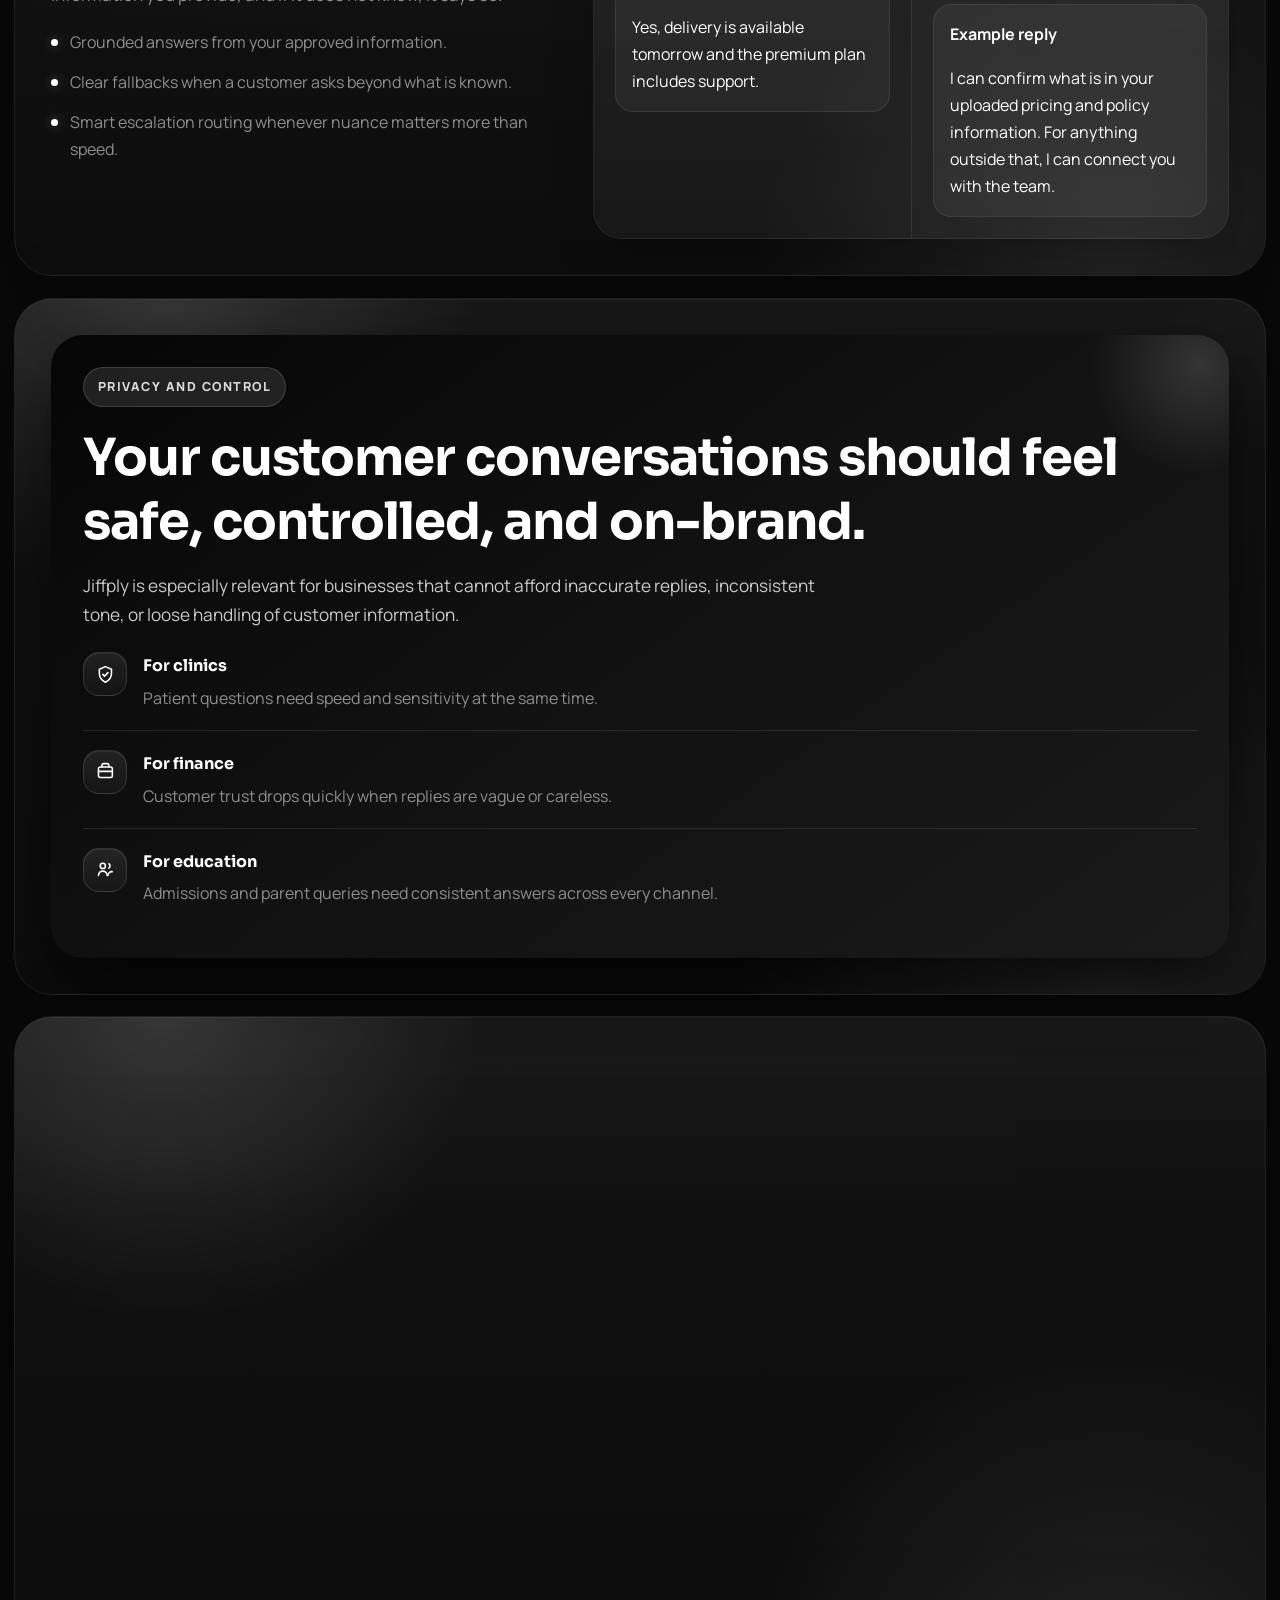
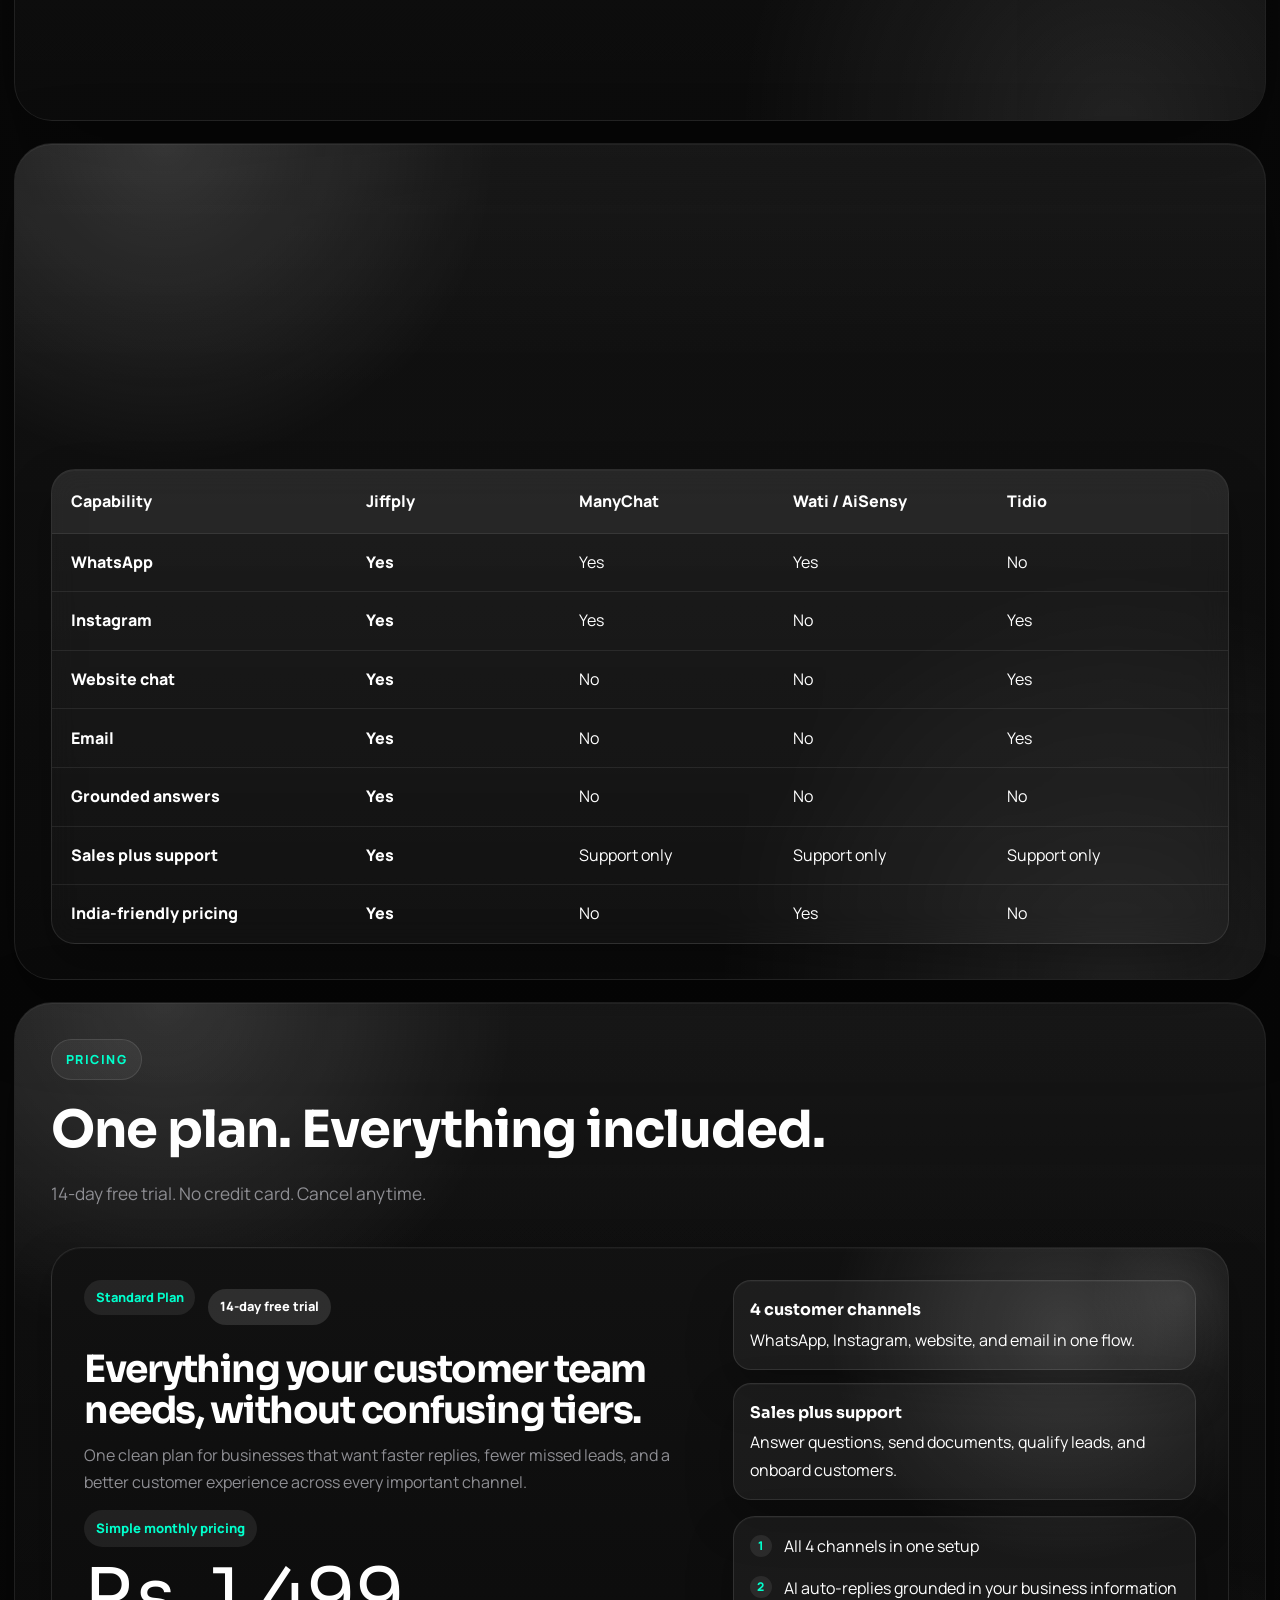
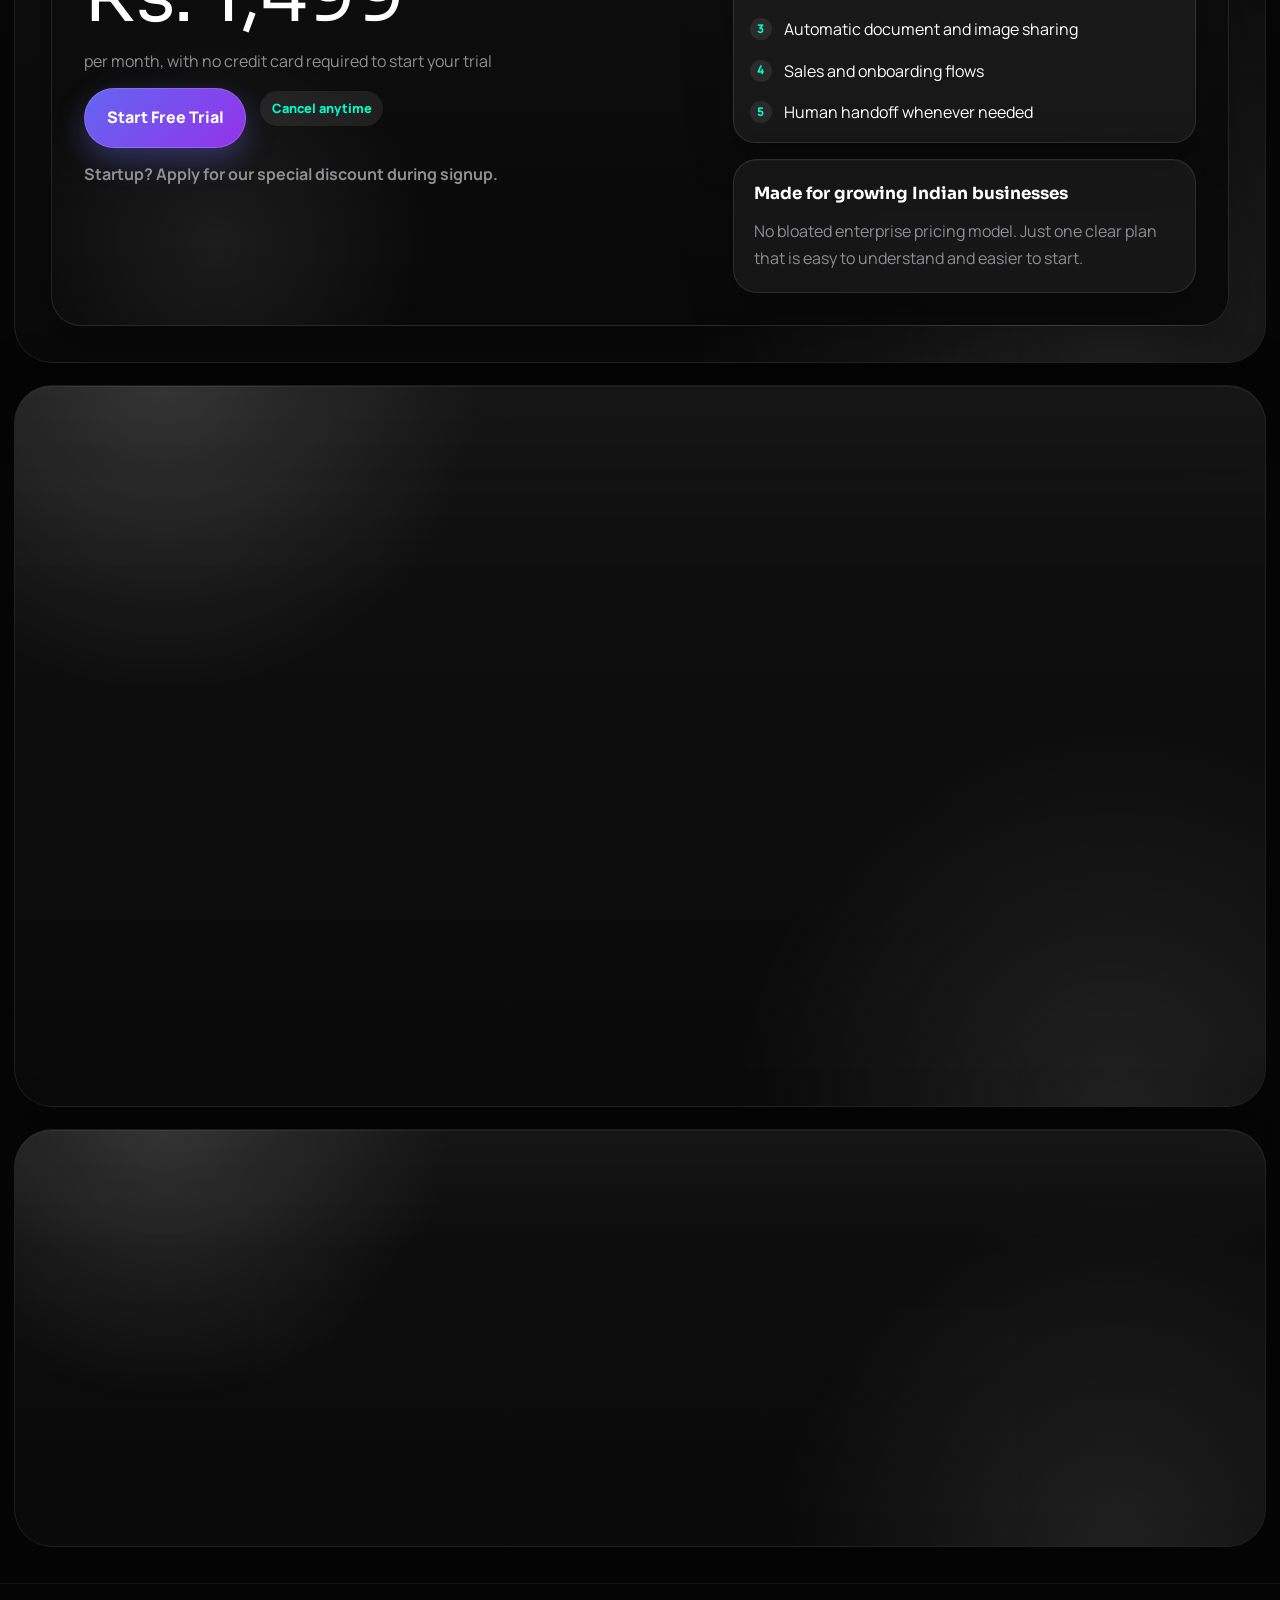
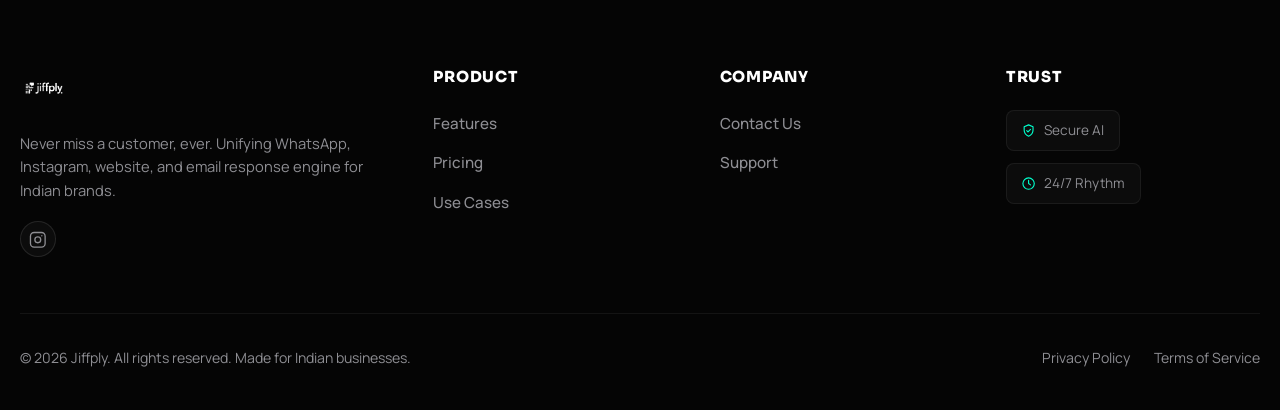
==== commit 9767c729: "feat: add site logo, update Instagram icon, and remove footer attribution link across pages" ====
--- a/index.html
+++ b/index.html
@@ -46,8 +46,10 @@
       <symbol id="icon-whatsapp" viewBox="0 0 24 24">
         <path d="M17.472 14.382c-.297-.149-1.758-.867-2.03-.967-.273-.099-.471-.148-.67.15-.197.297-.767.966-.94 1.164-.173.199-.347.223-.644.075-.297-.15-1.255-.463-2.39-1.475-.883-.788-1.48-1.761-1.653-2.059-.173-.297-.018-.458.13-.606.134-.133.298-.347.446-.52.149-.174.198-.298.298-.497.099-.198.05-.371-.025-.52-.075-.149-.669-1.612-.916-2.207-.242-.579-.487-.5-.669-.51-.173-.008-.371-.01-.57-.01-.198 0-.52.074-.792.372-.272.297-1.04 1.016-1.04 2.479 0 1.462 1.039 2.875 1.183 3.073.144.198 2.043 3.12 4.949 4.376.691.3 1.23.479 1.652.613.695.221 1.328.19 1.83.115.56-.084 1.758-.718 2.006-1.411.248-.692.248-1.288.173-1.411-.074-.124-.272-.198-.57-.347m-5.421 7.403h-.004a9.87 9.87 0 01-5.031-1.378l-.361-.214-3.741.982.998-3.648-.235-.374a9.86 9.86 0 01-1.51-5.26c.001-5.45 4.436-9.884 9.888-9.884 2.64 0 5.122 1.03 6.988 2.898a9.825 9.825 0 012.893 6.994c-.003 5.45-4.437 9.884-9.885 9.884m8.413-18.297A11.815 11.815 0 0012.05 0C5.495 0 .16 5.335.157 11.892c0 2.096.547 4.142 1.588 5.945L0 24l6.335-1.662c1.746.953 3.71 1.458 5.704 1.459h.005c6.554 0 11.89-5.335 11.893-11.893a11.821 11.821 0 00-3.48-8.413z" fill="currentColor"/>
       </symbol>
-      <symbol id="icon-instagram" viewBox="0 0 16 16">
-        <path d="M8 0C5.829 0 5.556.01 4.703.048 3.85.088 3.269.222 2.76.42a3.9 3.9 0 0 0-1.417.923A3.9 3.9 0 0 0 .42 2.76C.222 3.268.087 3.85.048 4.7.01 5.555 0 5.827 0 8.001c0 2.172.01 2.444.048 3.297.04.852.174 1.433.372 1.942.205.526.478.972.923 1.417.444.445.89.719 1.416.923.51.198 1.09.333 1.942.372C5.555 15.99 5.827 16 8 16s2.444-.01 3.298-.048c.851-.04 1.434-.174 1.943-.372a3.9 3.9 0 0 0 1.416-.923c.445-.445.718-.891.923-1.417.197-.509.332-1.09.372-1.942C15.99 10.445 16 10.173 16 8s-.01-2.445-.048-3.299c-.04-.851-.175-1.433-.372-1.941a3.9 3.9 0 0 0-.923-1.417A3.9 3.9 0 0 0 13.24.42c-.51-.198-1.092-.333-1.943-.372C10.443.01 10.172 0 7.998 0zm-.717 1.442h.718c2.136 0 2.389.007 3.232.046.78.035 1.204.166 1.486.275.373.145.64.319.92.599s.453.546.598.92c.11.281.24.705.275 1.485.039.843.047 1.096.047 3.231s-.008 2.389-.047 3.232c-.035.78-.166 1.203-.275 1.485a2.5 2.5 0 0 1-.599.919c-.28.28-.546.453-.92.598-.28.11-.704.24-1.485.276-.843.038-1.096.047-3.232.047s-2.39-.009-3.233-.047c-.78-.036-1.203-.166-1.485-.276a2.5 2.5 0 0 1-.92-.598 2.5 2.5 0 0 1-.6-.92c-.109-.281-.24-.705-.275-1.485-.038-.843-.046-1.096-.046-3.233s.008-2.388.046-3.231c.036-.78.166-1.204.276-1.486.145-.373.319-.64.599-.92s.546-.453.92-.598c.282-.11.705-.24 1.485-.276.738-.034 1.024-.044 2.515-.045zm4.988 1.328a.96.96 0 1 0 0 1.92.96.96 0 0 0 0-1.92m-4.27 1.122a4.109 4.109 0 1 0 0 8.217 4.109 4.109 0 0 0 0-8.217m0 1.441a2.667 2.667 0 1 1 0 5.334 2.667 2.667 0 0 1 0-5.334"/>
+      <symbol id="icon-instagram" viewBox="0 0 24 24">
+        <rect x="2" y="2" width="20" height="20" rx="5" ry="5" />
+        <circle cx="12" cy="12" r="4" />
+        <line x1="17.5" y1="6.5" x2="17.51" y2="6.5" />
       </symbol>
       <symbol id="icon-globe" viewBox="0 0 24 24">
         <circle cx="12" cy="12" r="9" />
@@ -123,9 +125,8 @@
       <header class="site-header" data-header>
         <div class="container">
           <div class="nav-wrap">
-            <a class="brand" href="index.html" aria-label="Jiffply home">
-              <span class="brand-mark"><span>J</span></span>
-              <span>Jiffply</span>
+            <a class="brand" href="index.html" aria-label="Jiffply Home">
+              <img src="assets/images/logo-full.png" alt="Jiffply Logo" class="navbar-logo" />
             </a>
             <nav class="nav-links" aria-label="Primary">
               <a href="features.html">Features</a>
@@ -148,9 +149,8 @@
           <div class="mobile-backdrop" data-mobile-backdrop hidden></div>
           <aside class="mobile-panel" data-mobile-panel hidden role="dialog" aria-modal="true" aria-label="Mobile navigation">
             <div class="mobile-panel-head">
-              <a class="brand" href="index.html" aria-label="Jiffply home">
-                <span class="brand-mark"><span>J</span></span>
-                <span>Jiffply</span>
+              <a class="brand" href="index.html" aria-label="Jiffply Home">
+                <img src="assets/images/logo-full.png" alt="Jiffply Logo" class="navbar-logo" />
               </a>
               <button class="mobile-close" type="button" aria-label="Close menu" data-menu-close>
                 <span class="sr-only">Close menu</span>
@@ -800,7 +800,6 @@
           <div class="footer-bottom">
             <div style="display: flex; flex-direction: column; gap: 0.25rem;">
               <p class="footer-copyright">&copy; 2026 Jiffply. All rights reserved. Made for Indian businesses.</p>
-              <p style="font-size: 0.8rem; opacity: 0.8; margin: 0; text-align: left;">A product by <a href="https://bytewebster.com" target="_blank" rel="noreferrer" style="color: #00ffcc; font-weight: 700; text-decoration: underline;">Bytewebster</a></p>
             </div>
             <div class="footer-bottom-links">
               <a href="#">Privacy Policy</a>
--- a/assets/css/style.css
+++ b/assets/css/style.css
@@ -757,6 +757,12 @@
   color: #fff;
 }
 
+.navbar-logo {
+  height: 34px;
+  width: auto;
+  display: block;
+}
+
 .brand-mark {
   width: 42px;
   height: 42px;
@@ -3665,7 +3671,7 @@
 }
 
 .footer-logo {
-  height: 38px;
+  height: 48px;
   width: auto;
   display: block;
 }
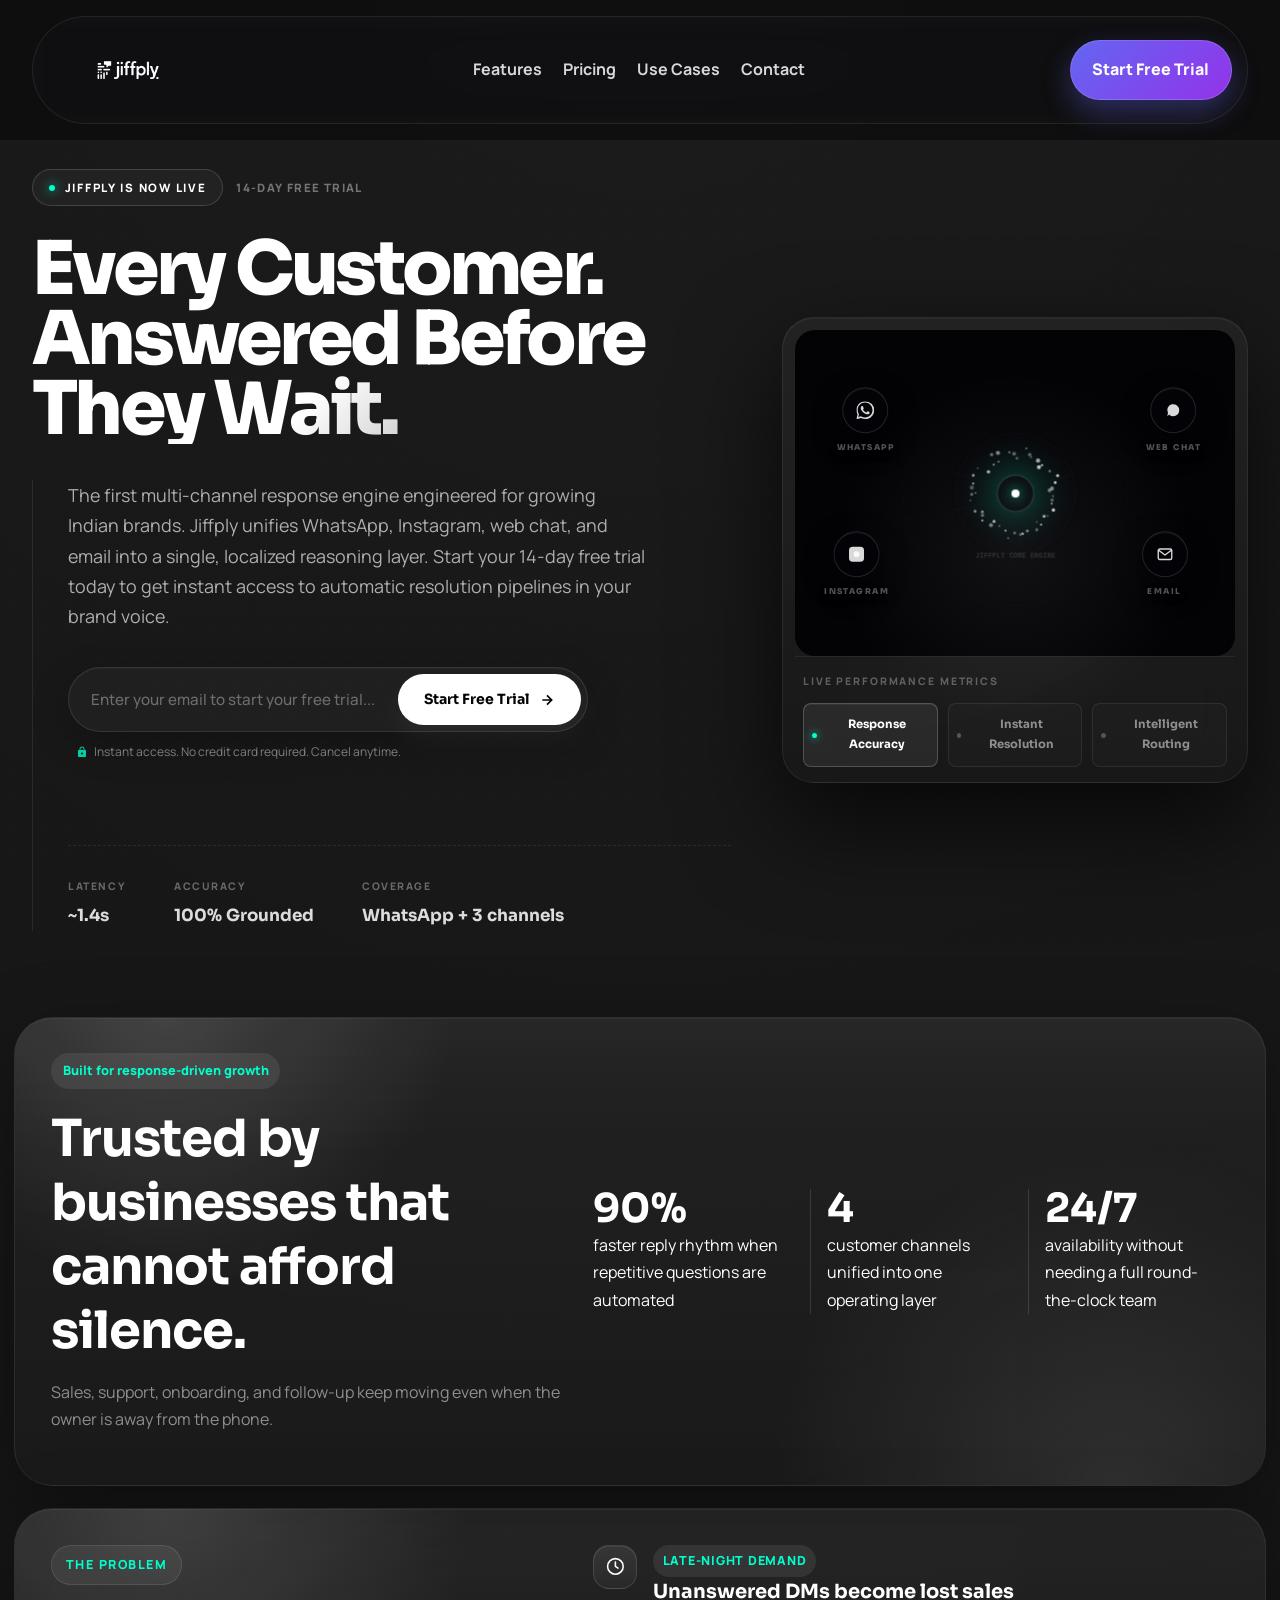
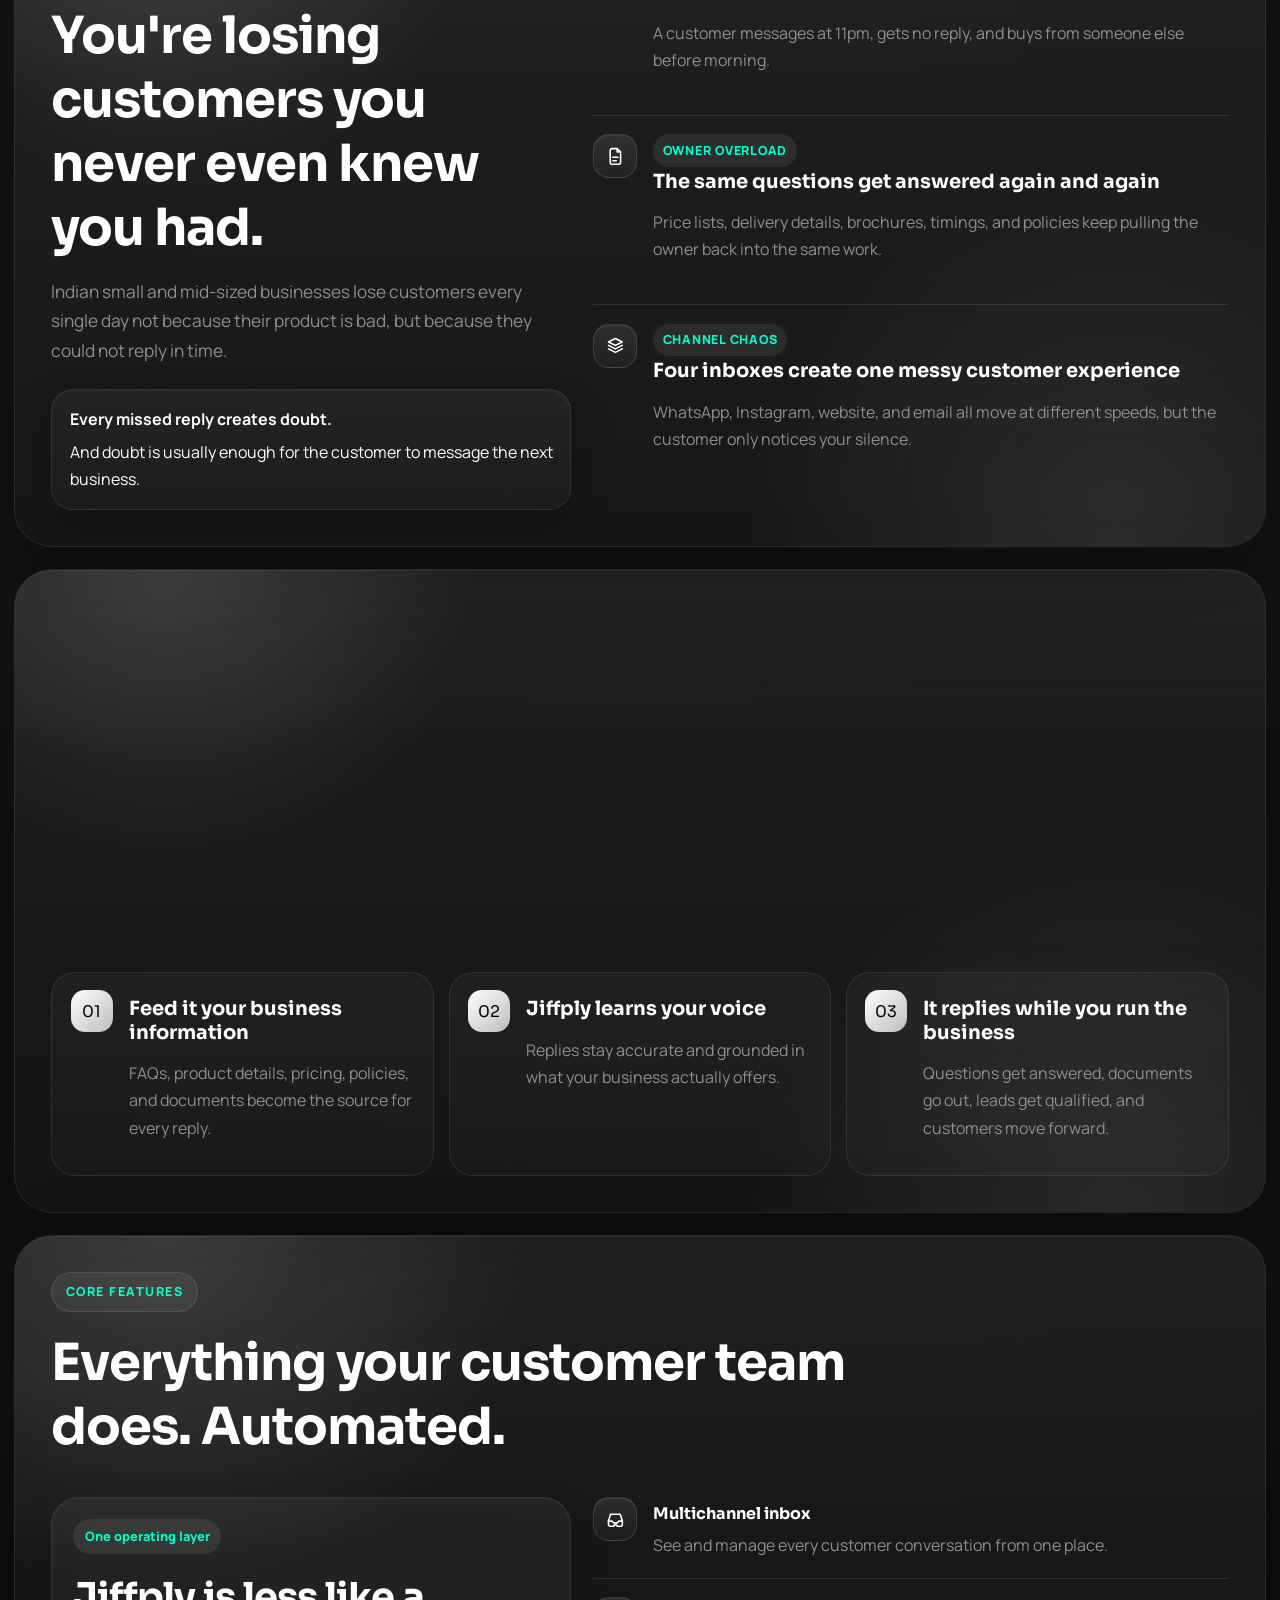
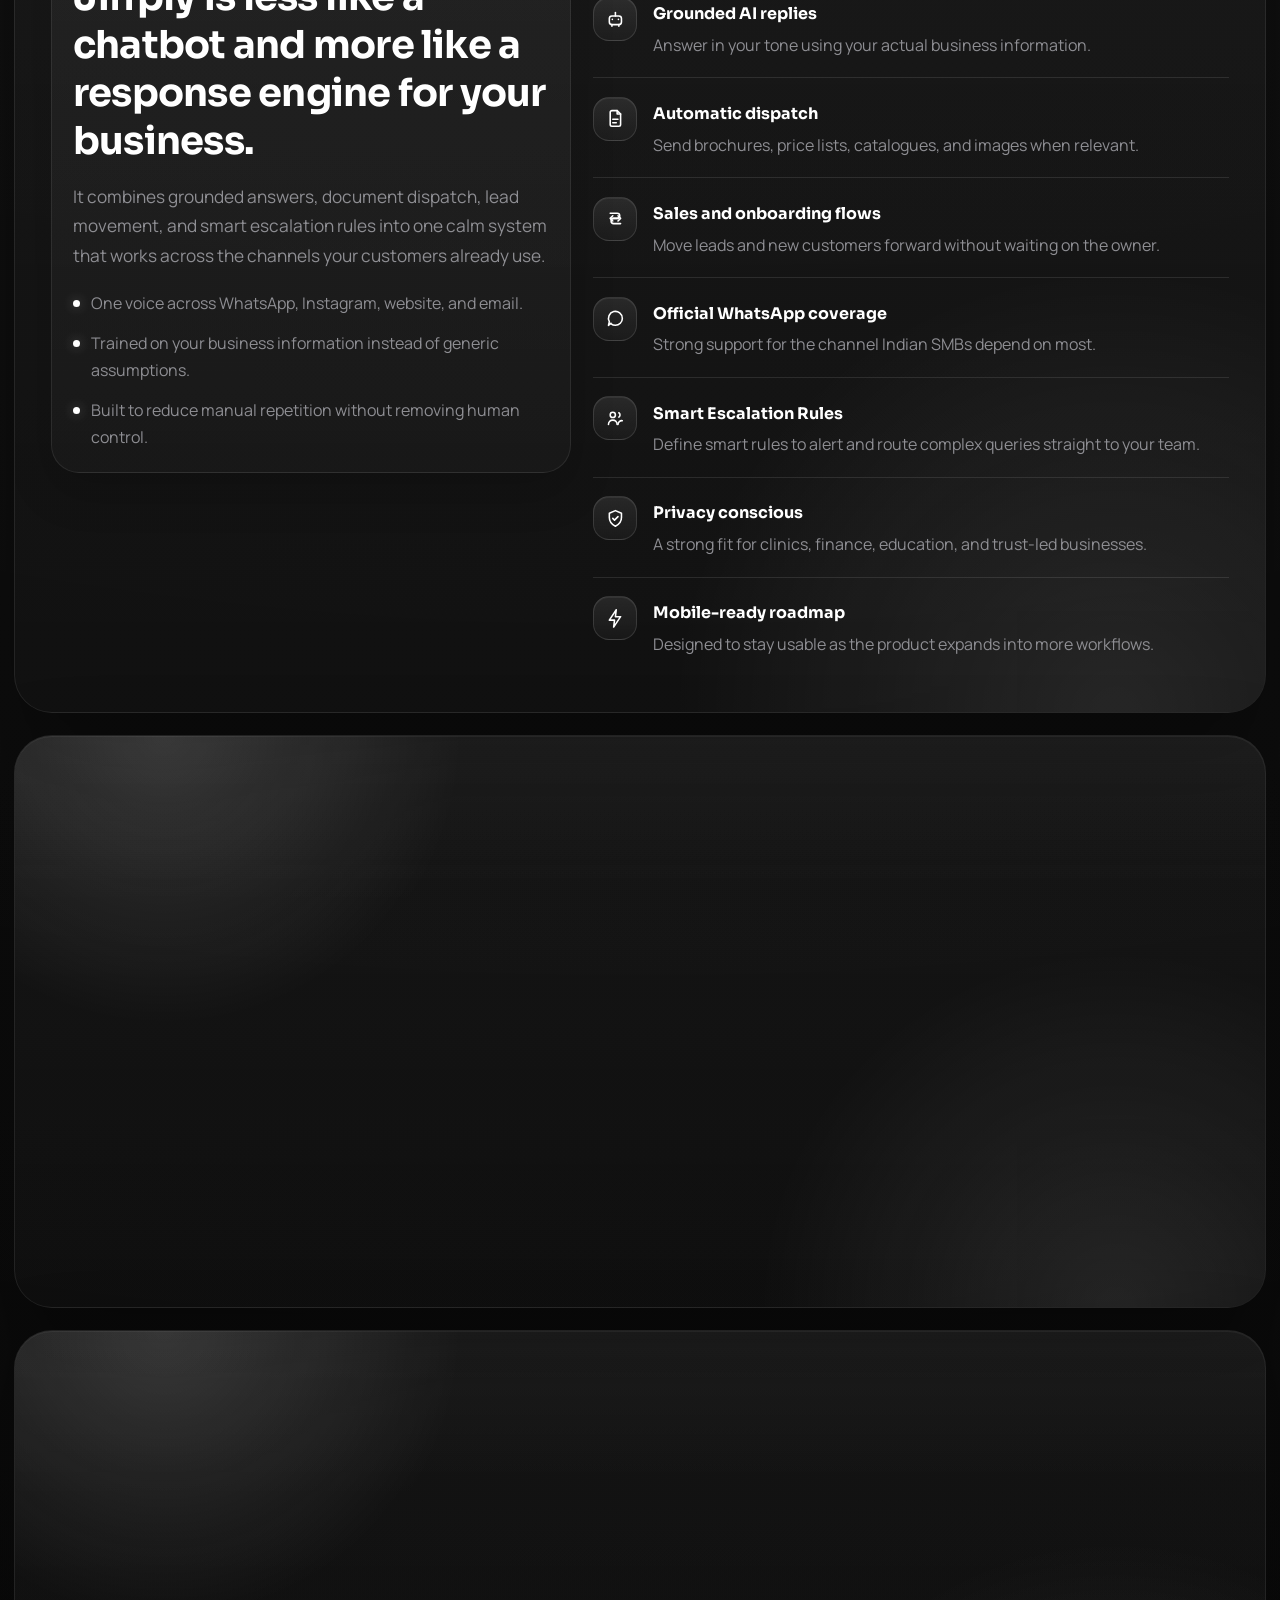
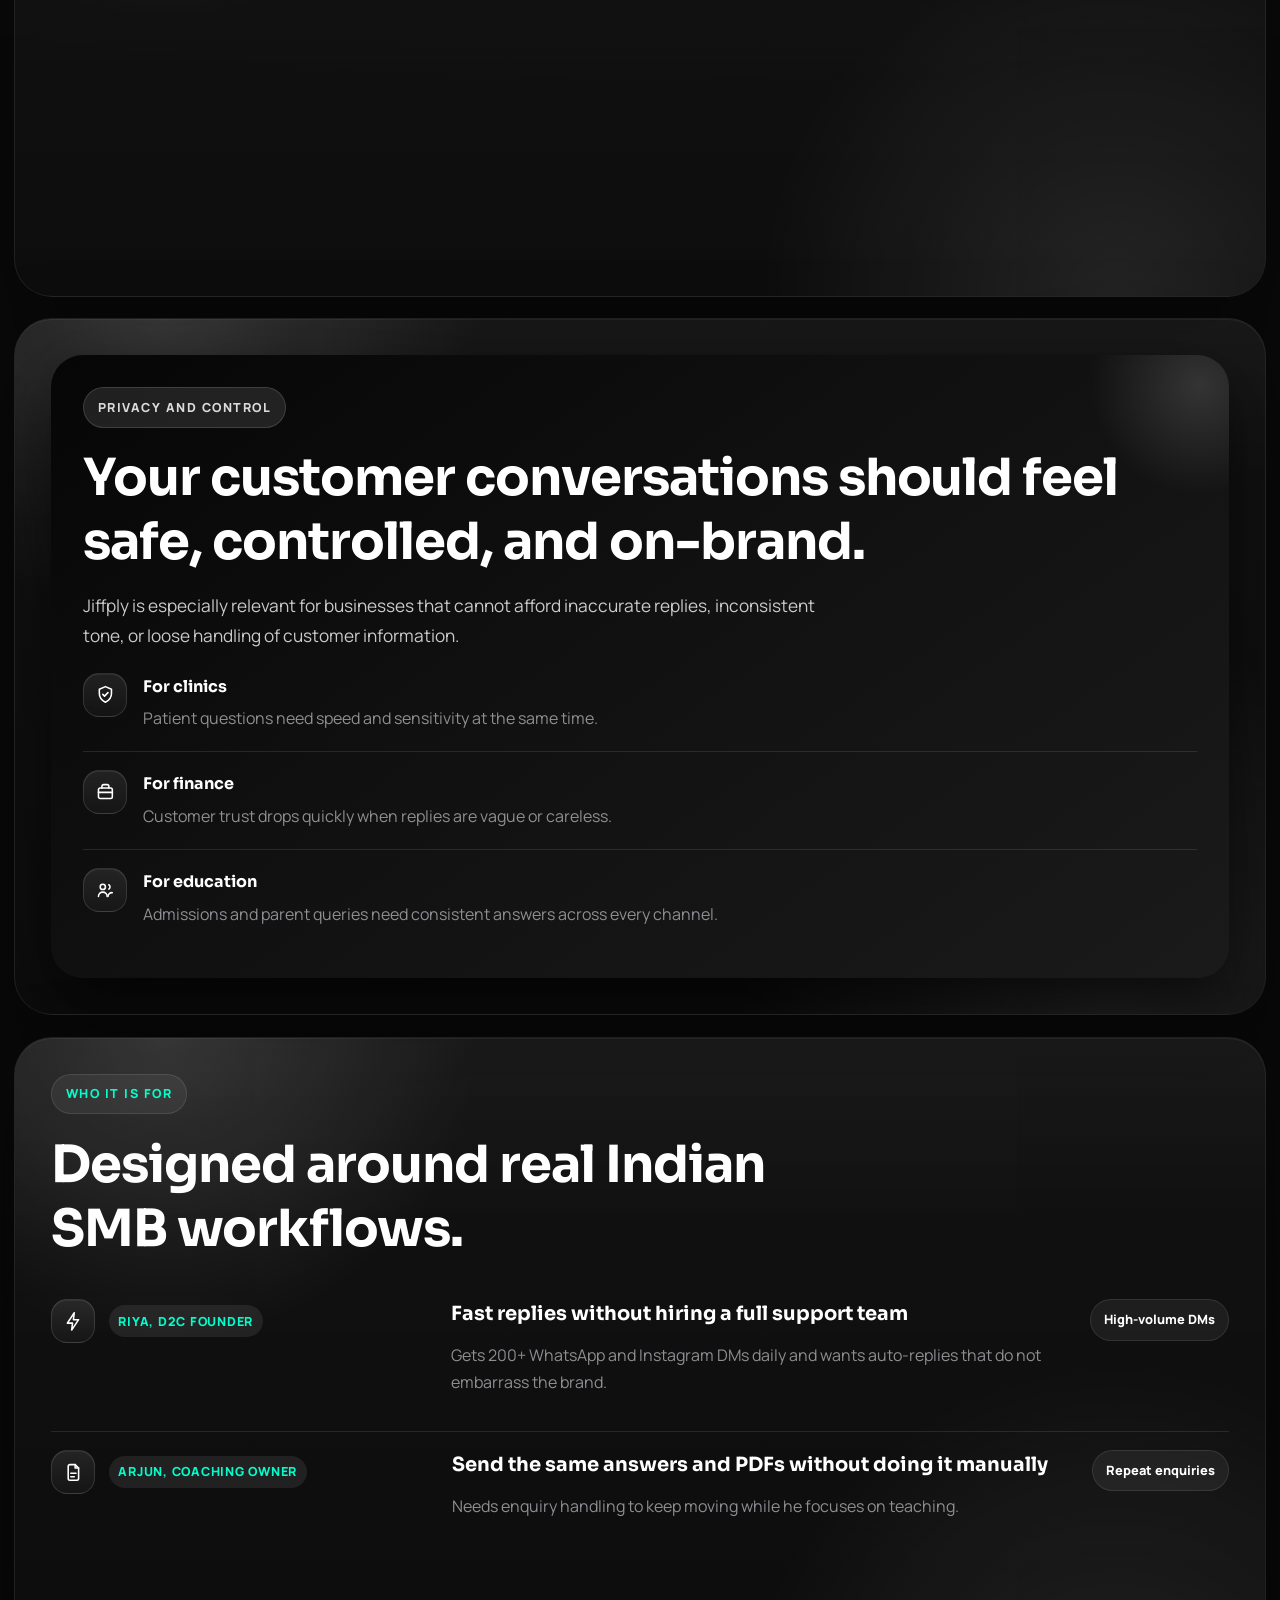
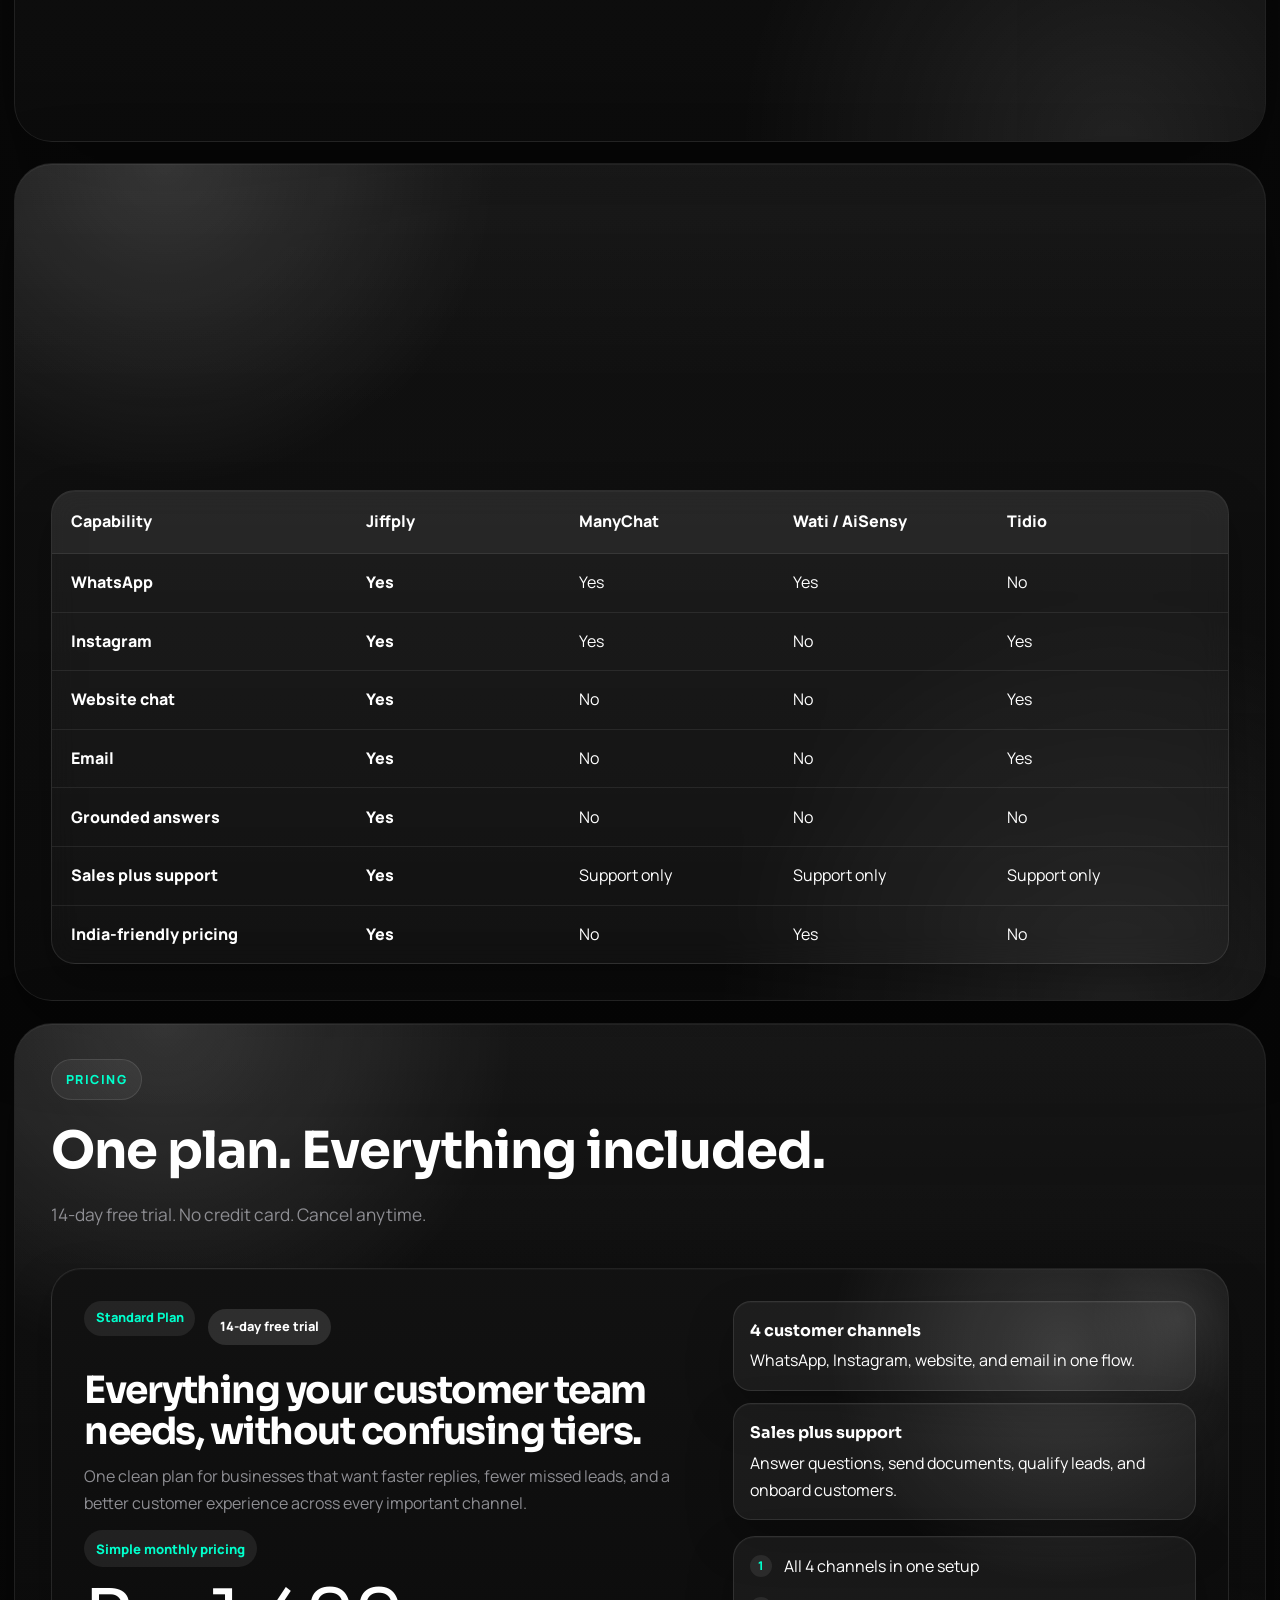
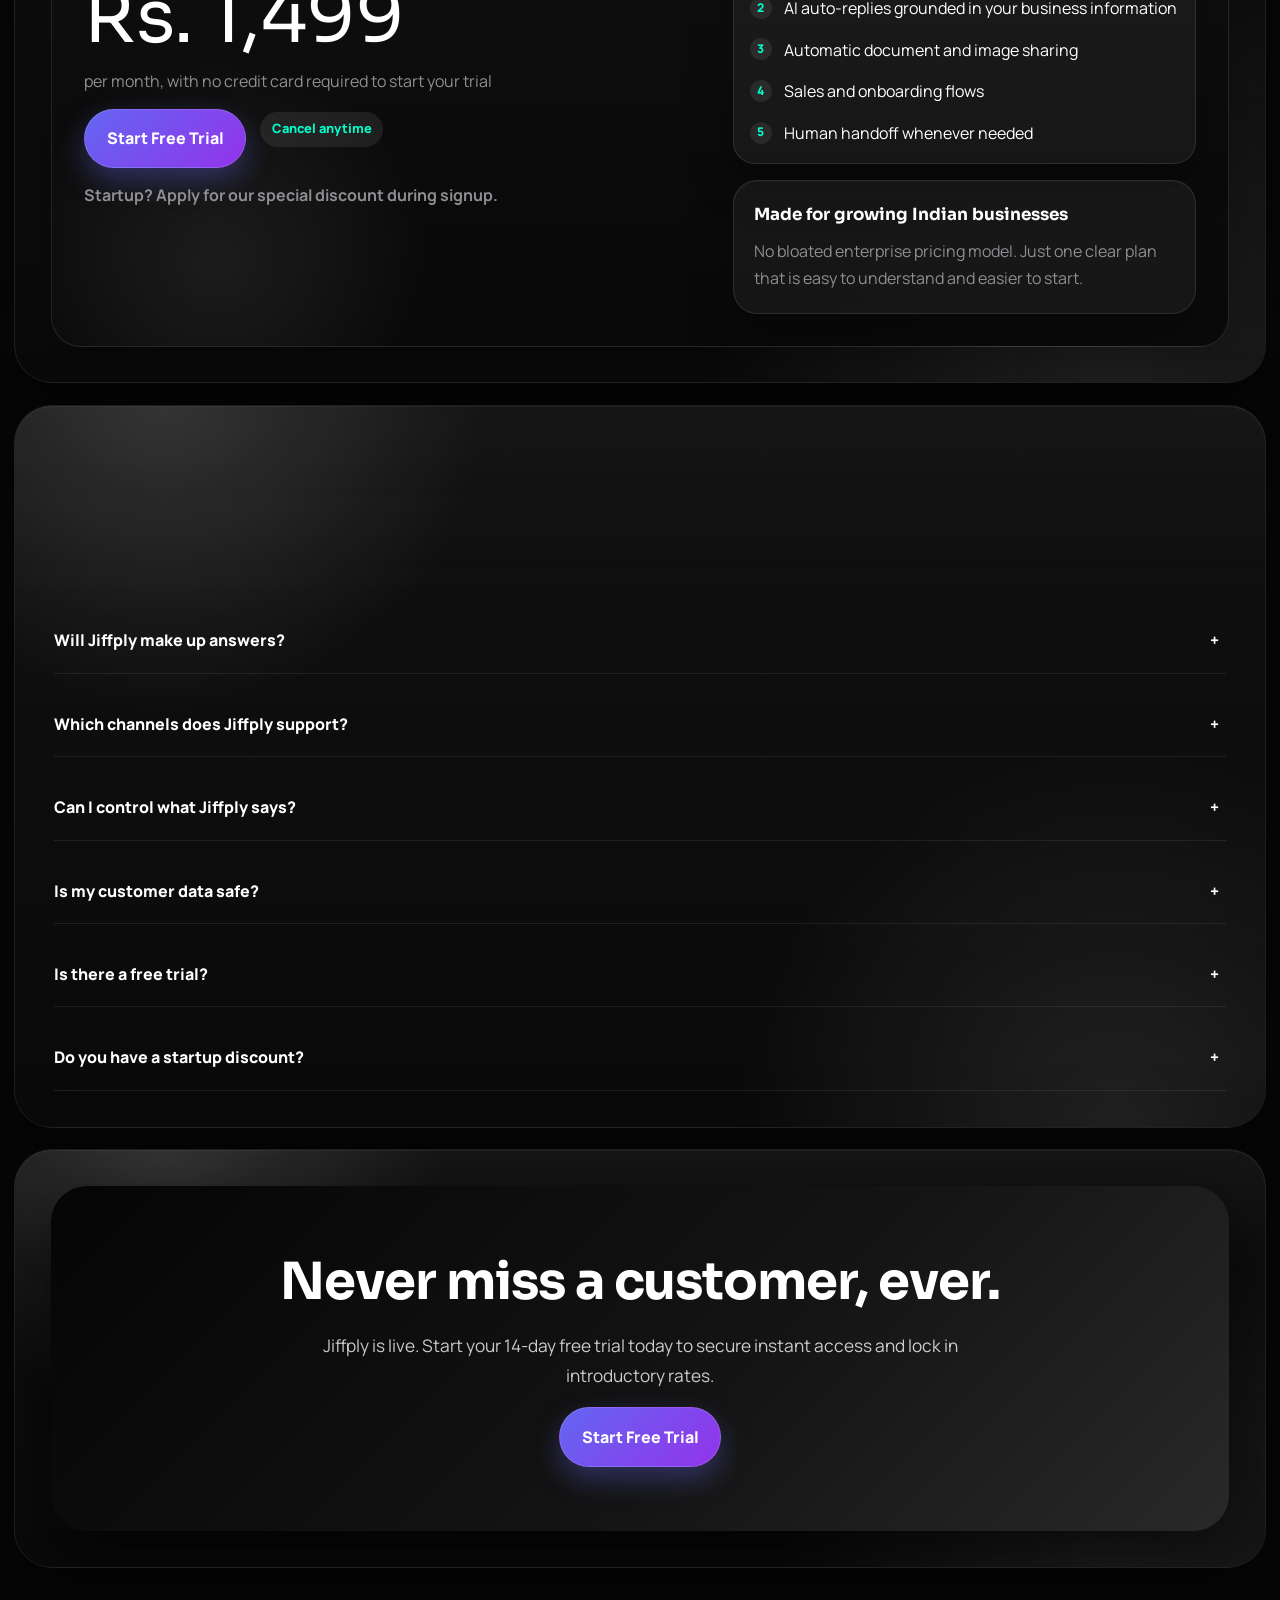
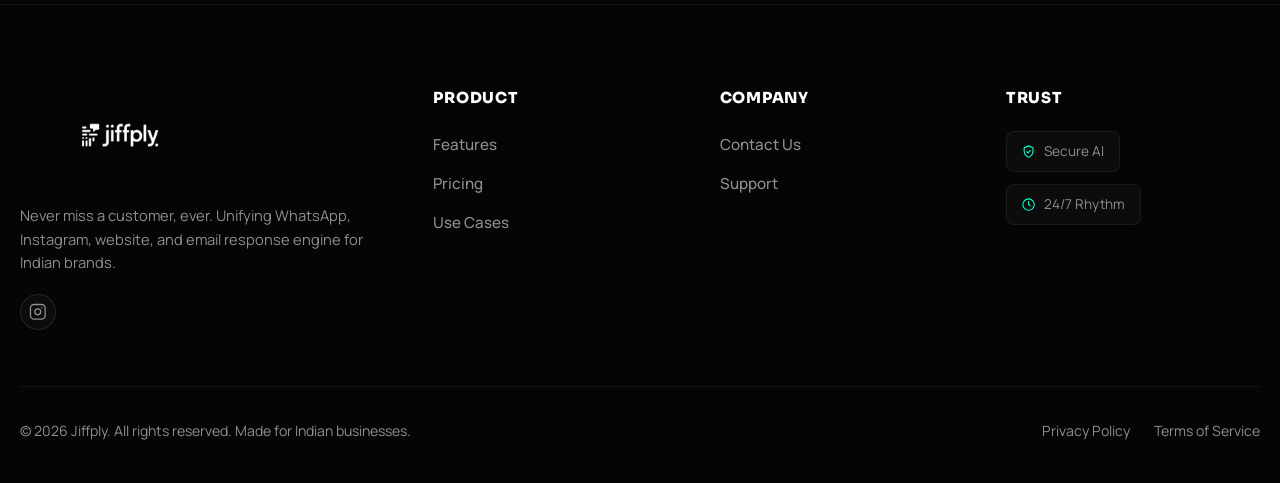
==== commit 58de065b: "feat: create privacy policy and terms of service pages and link them in the footer across all site p" ====
--- a/index.html
+++ b/index.html
@@ -802,8 +802,8 @@
               <p class="footer-copyright">&copy; 2026 Jiffply. All rights reserved. Made for Indian businesses.</p>
             </div>
             <div class="footer-bottom-links">
-              <a href="#">Privacy Policy</a>
-              <a href="#">Terms of Service</a>
+              <a href="privacy.html">Privacy Policy</a>
+              <a href="terms.html">Terms of Service</a>
             </div>
           </div>
         </div>
--- a/assets/css/style.css
+++ b/assets/css/style.css
@@ -758,9 +758,10 @@
 }
 
 .navbar-logo {
-  height: 34px;
-  width: auto;
-  display: block;
+  height: auto;
+  width: 160px;
+  max-height: 80px;
+  object-fit: contain;
 }
 
 .brand-mark {
@@ -3671,9 +3672,10 @@
 }
 
 .footer-logo {
-  height: 48px;
-  width: auto;
-  display: block;
+  height: auto;
+  width: 200px;
+  max-height: 100px;
+  object-fit: contain;
 }
 
 .footer-tagline {
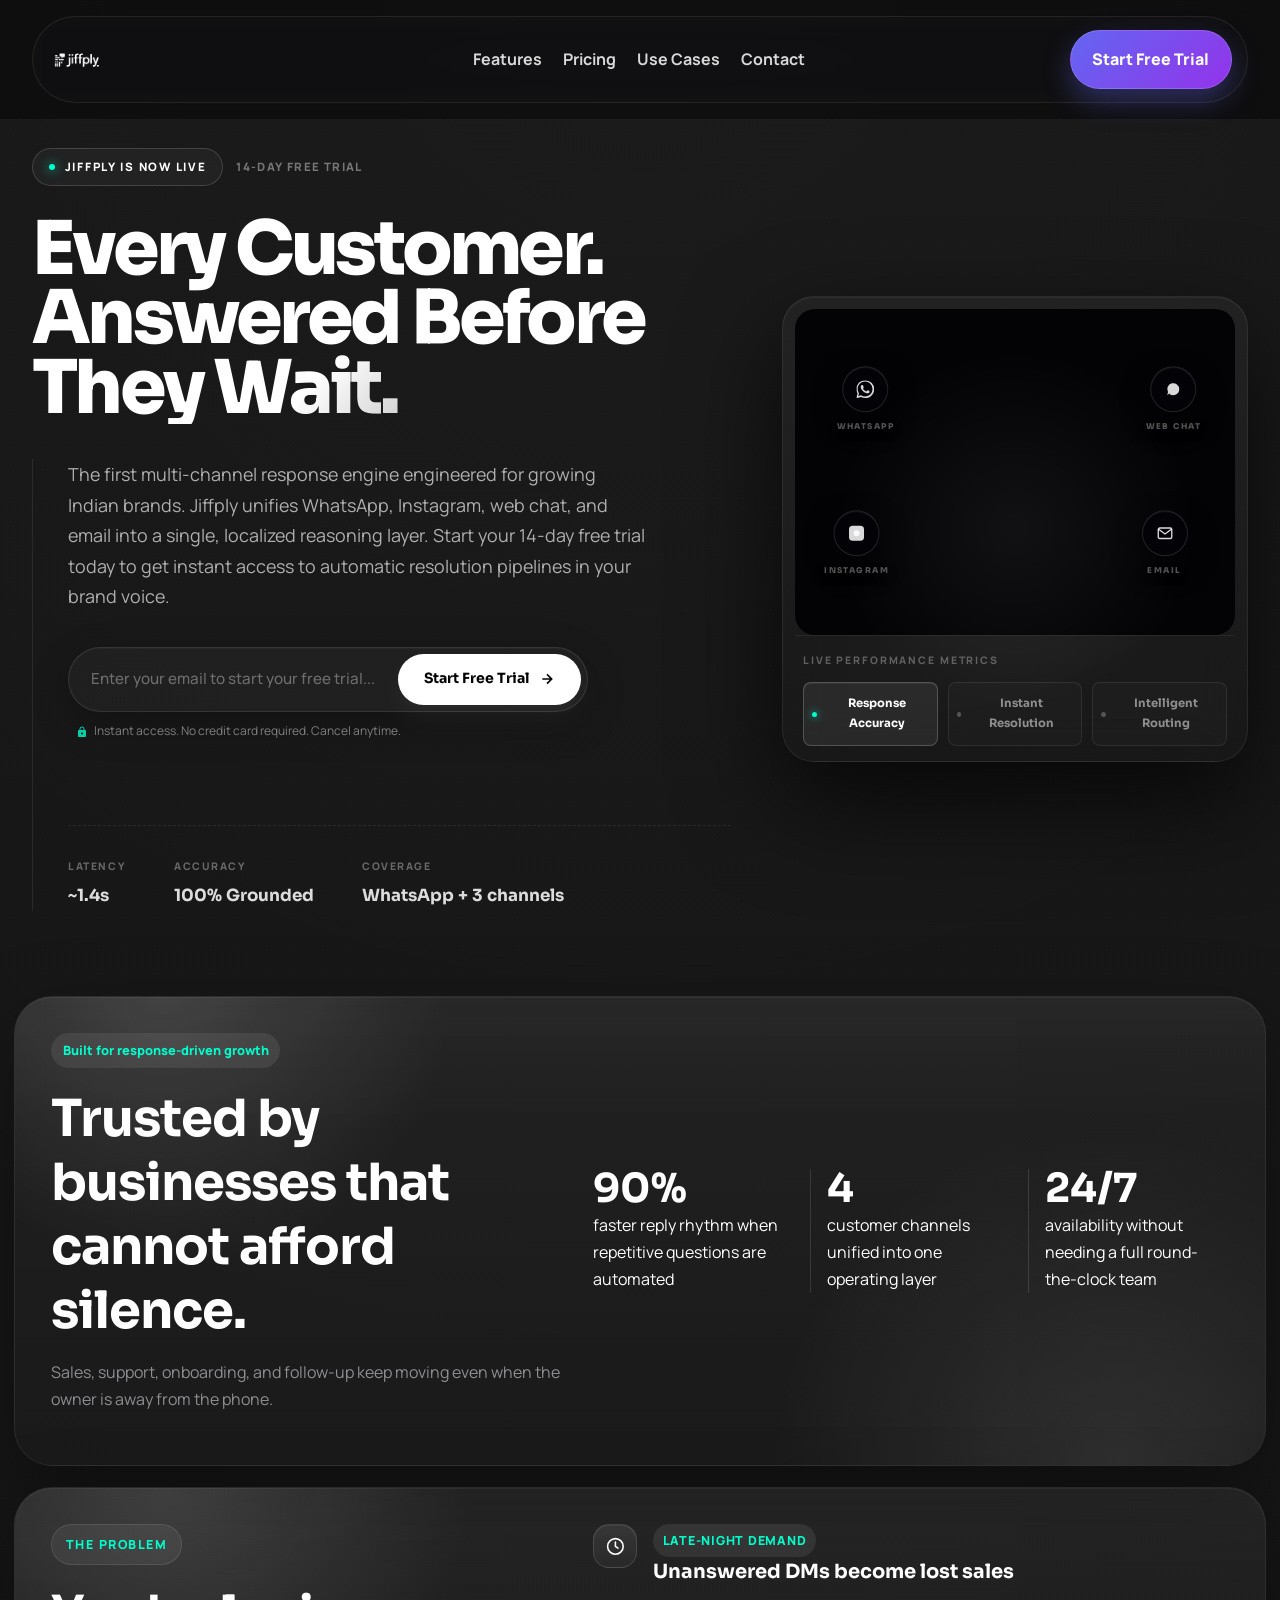
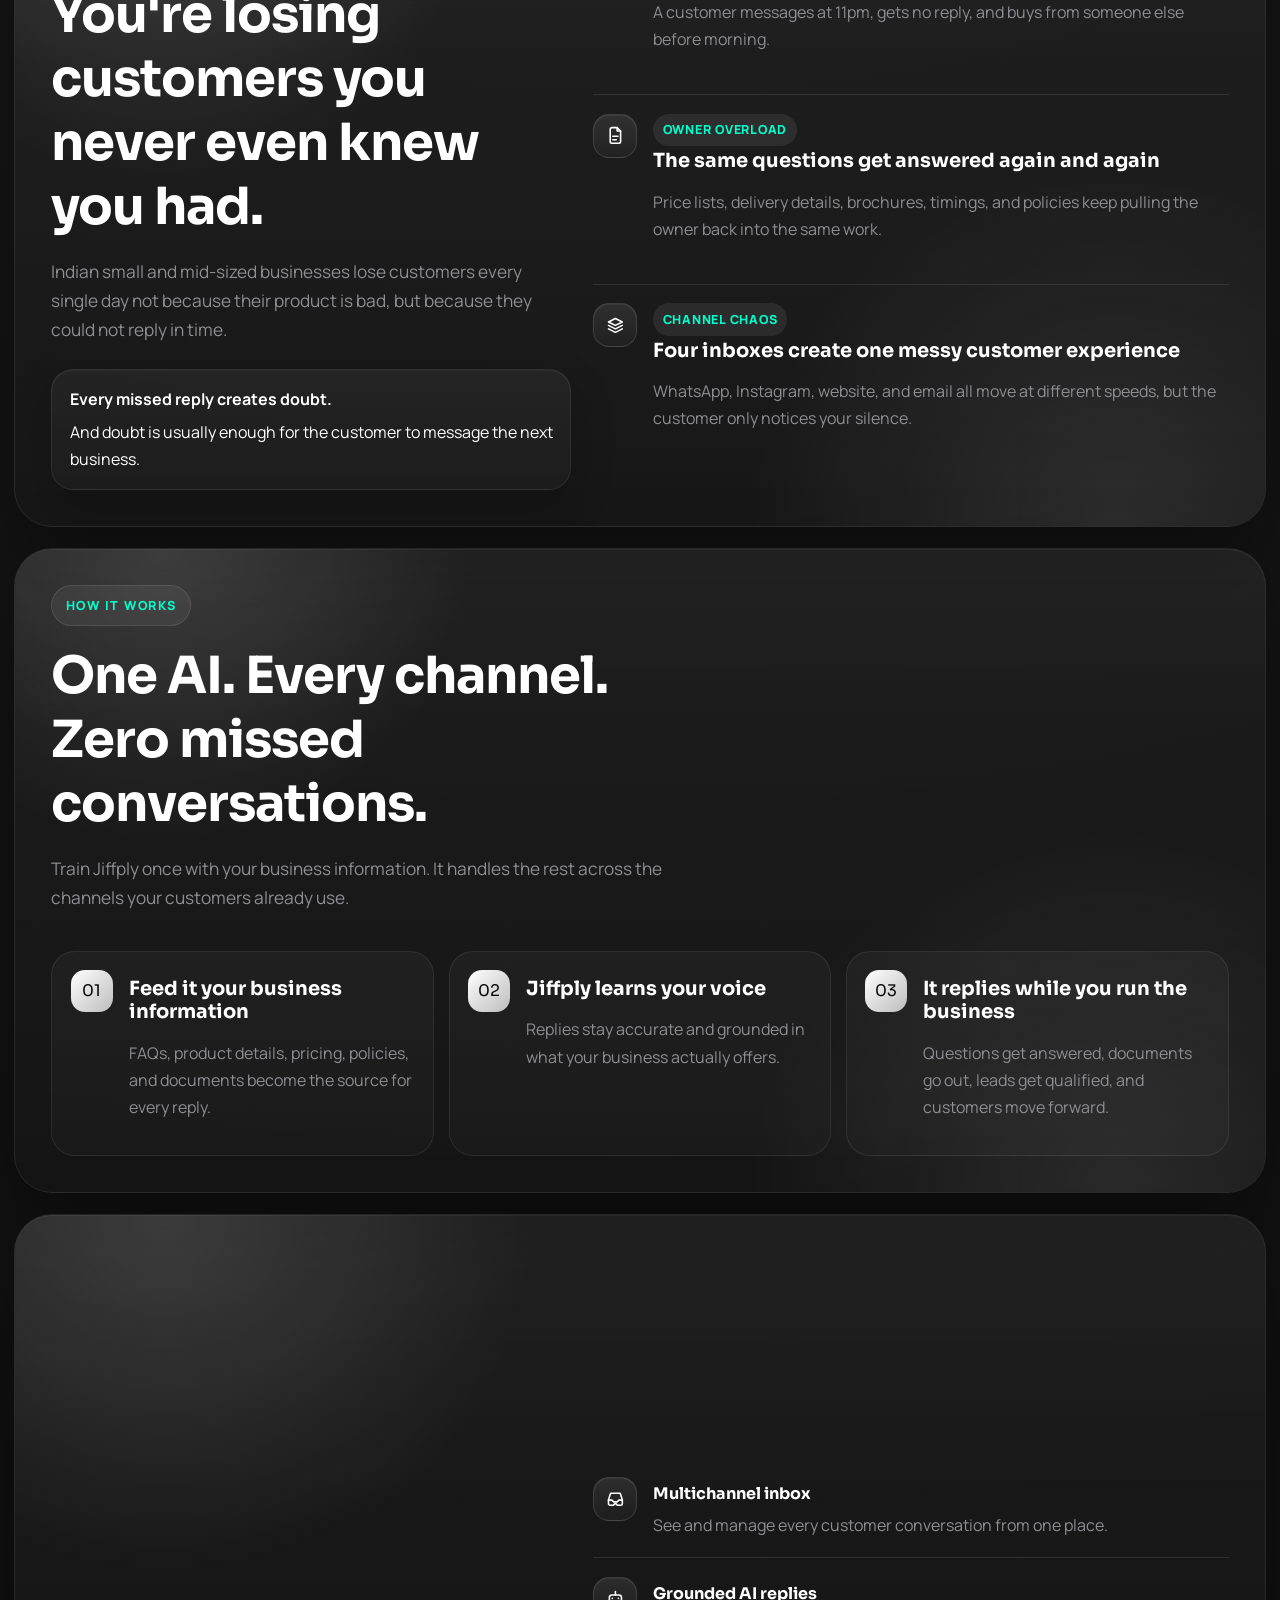
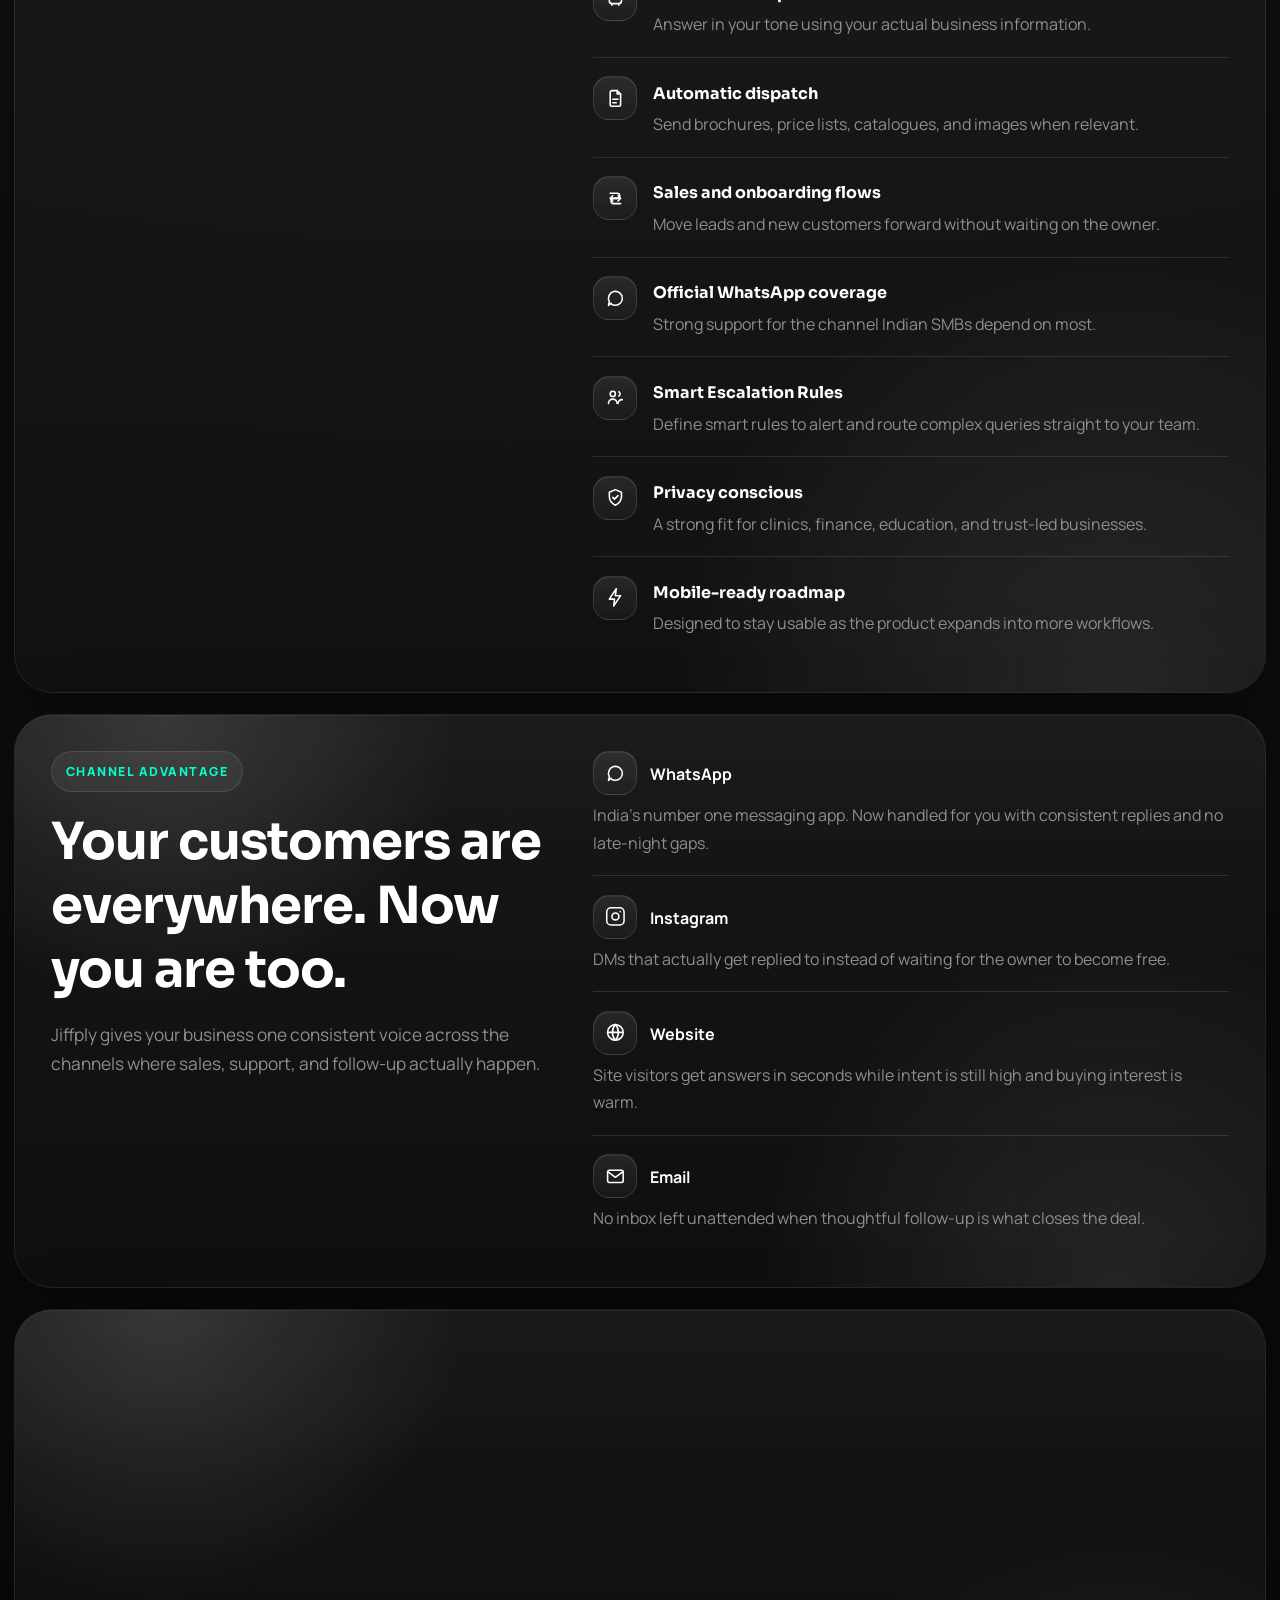
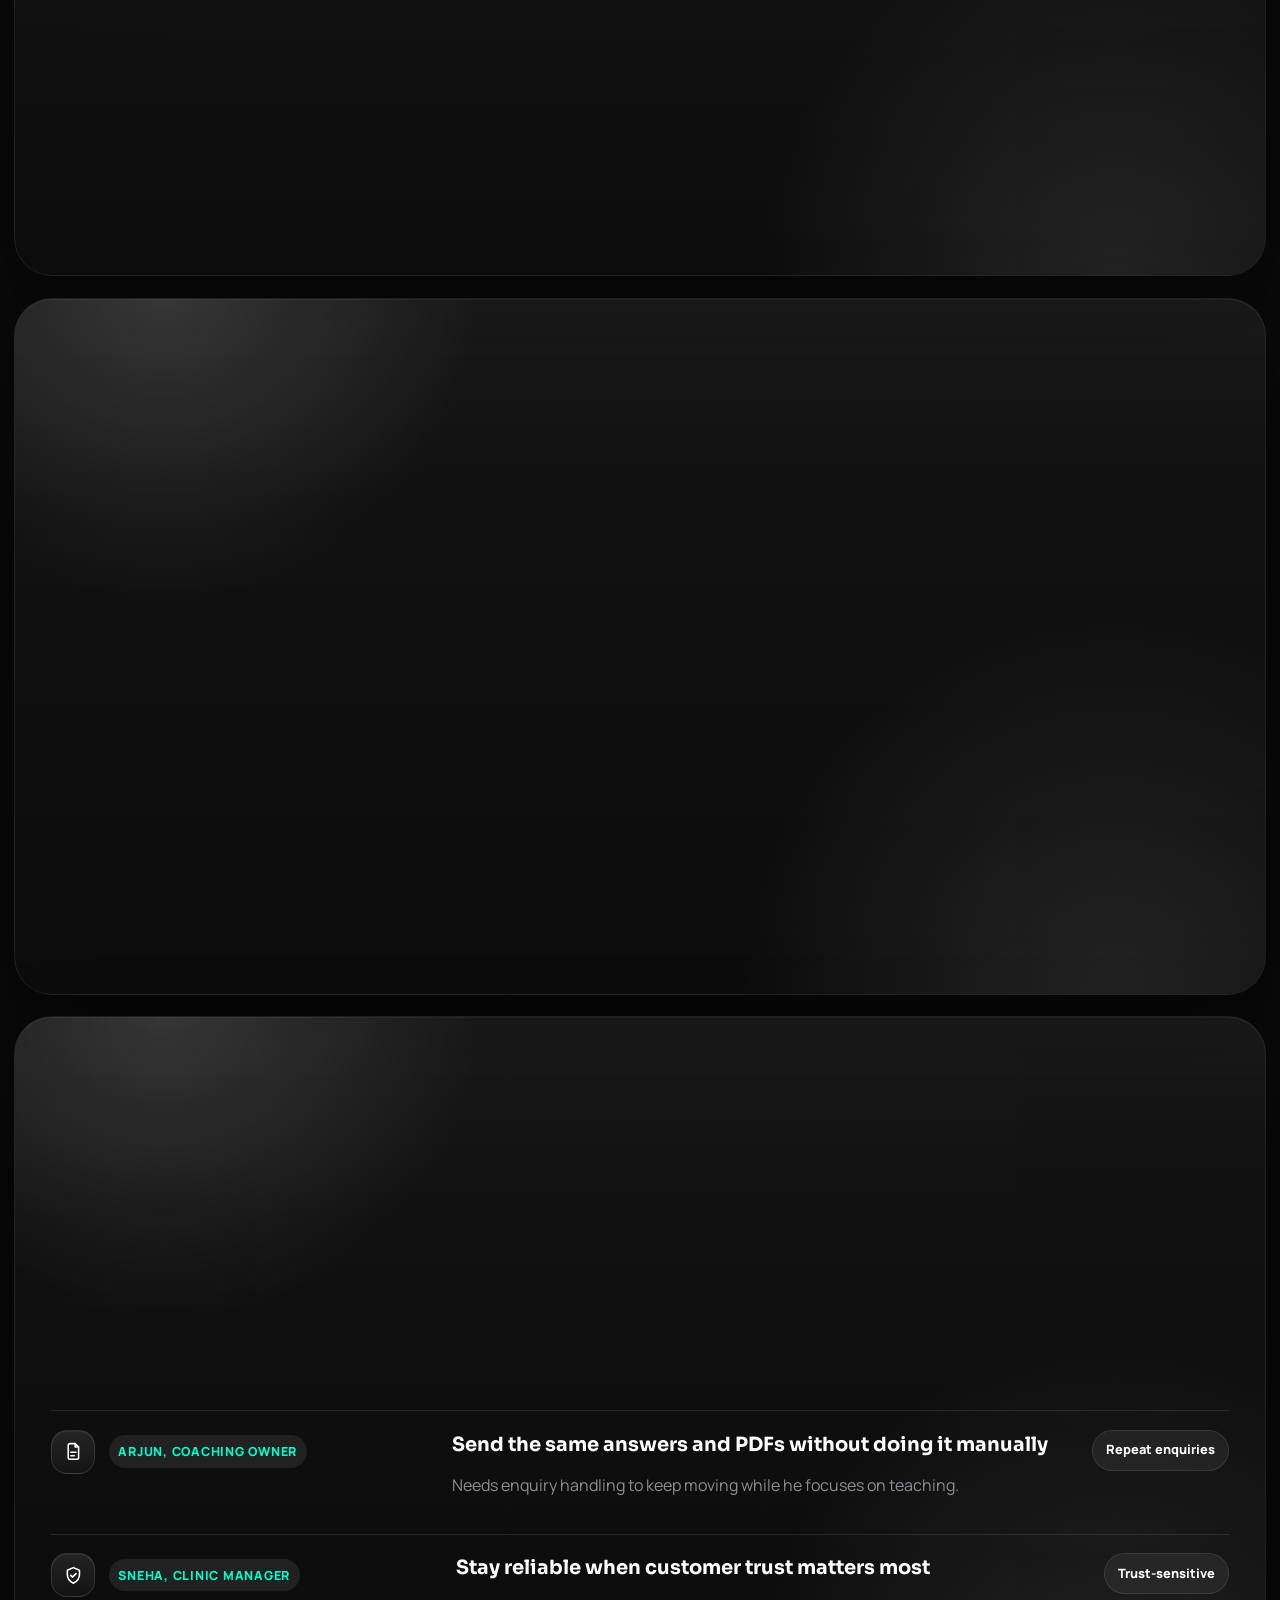
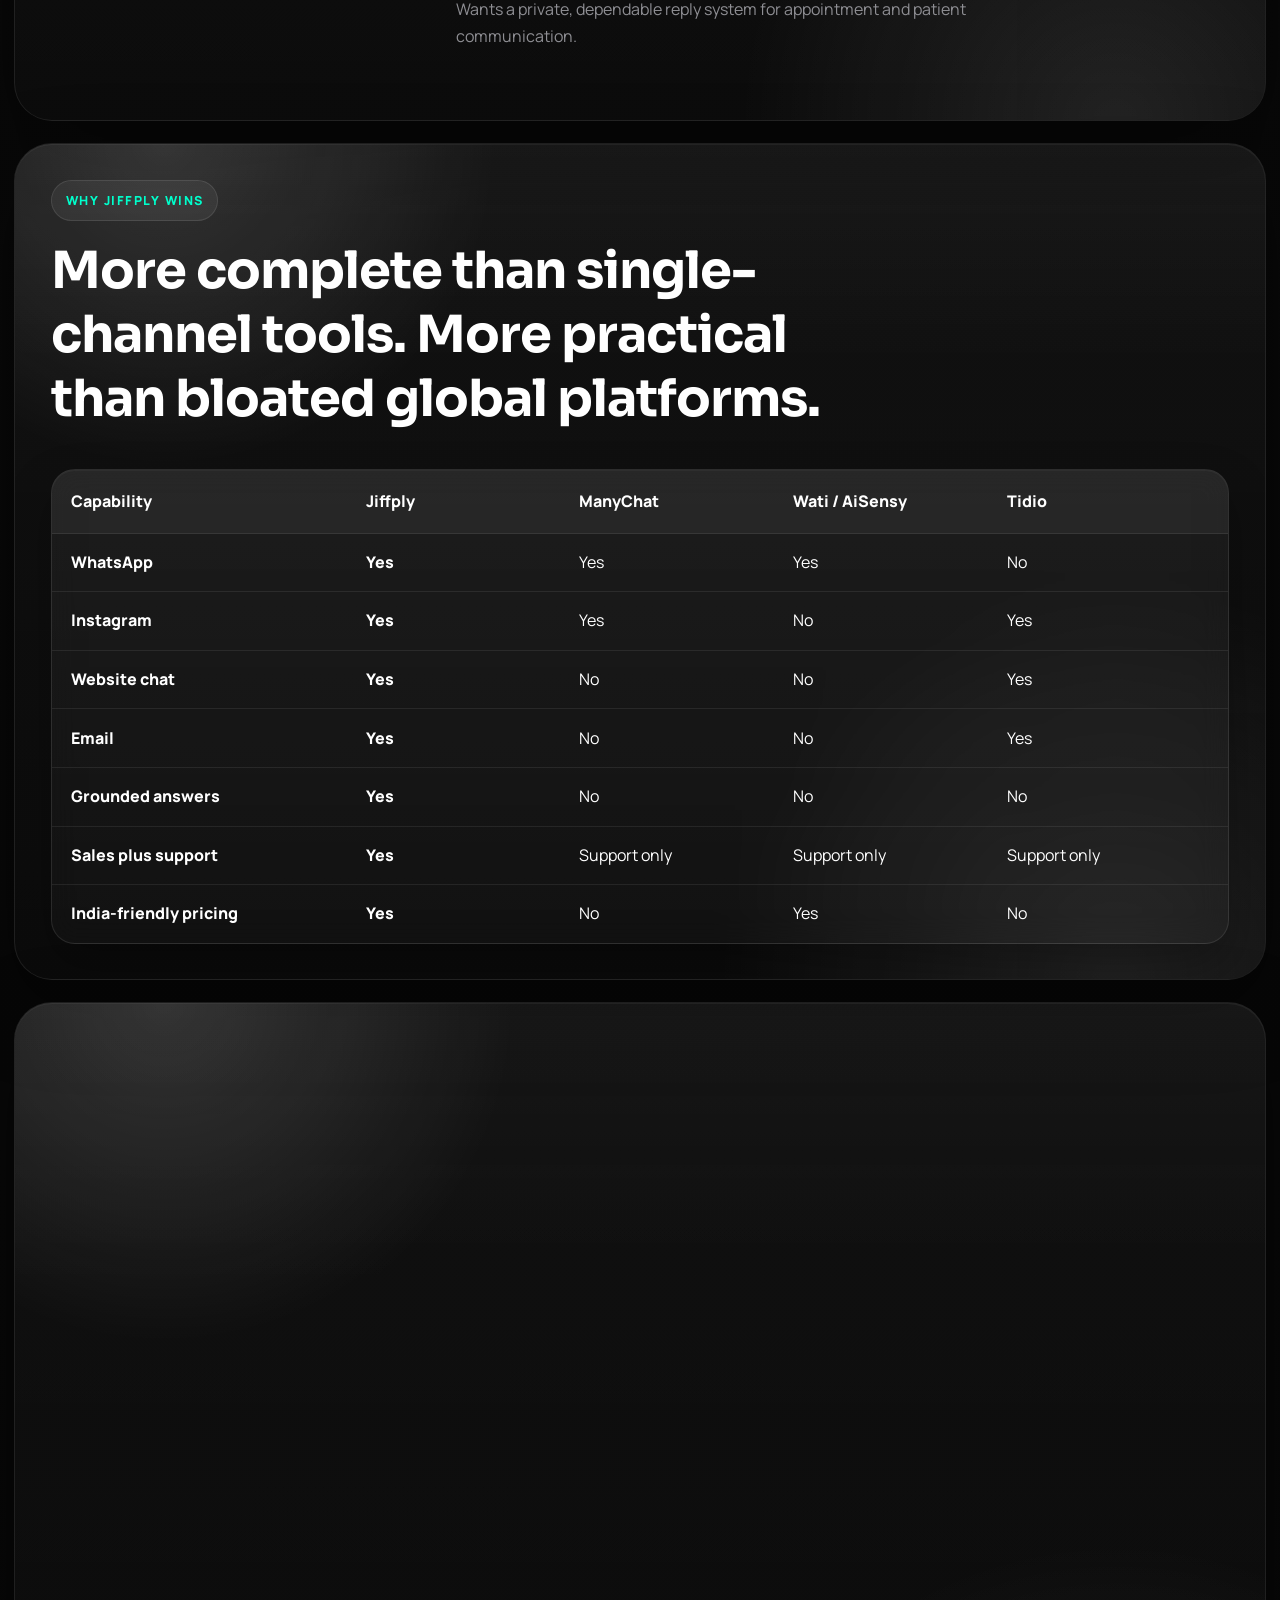
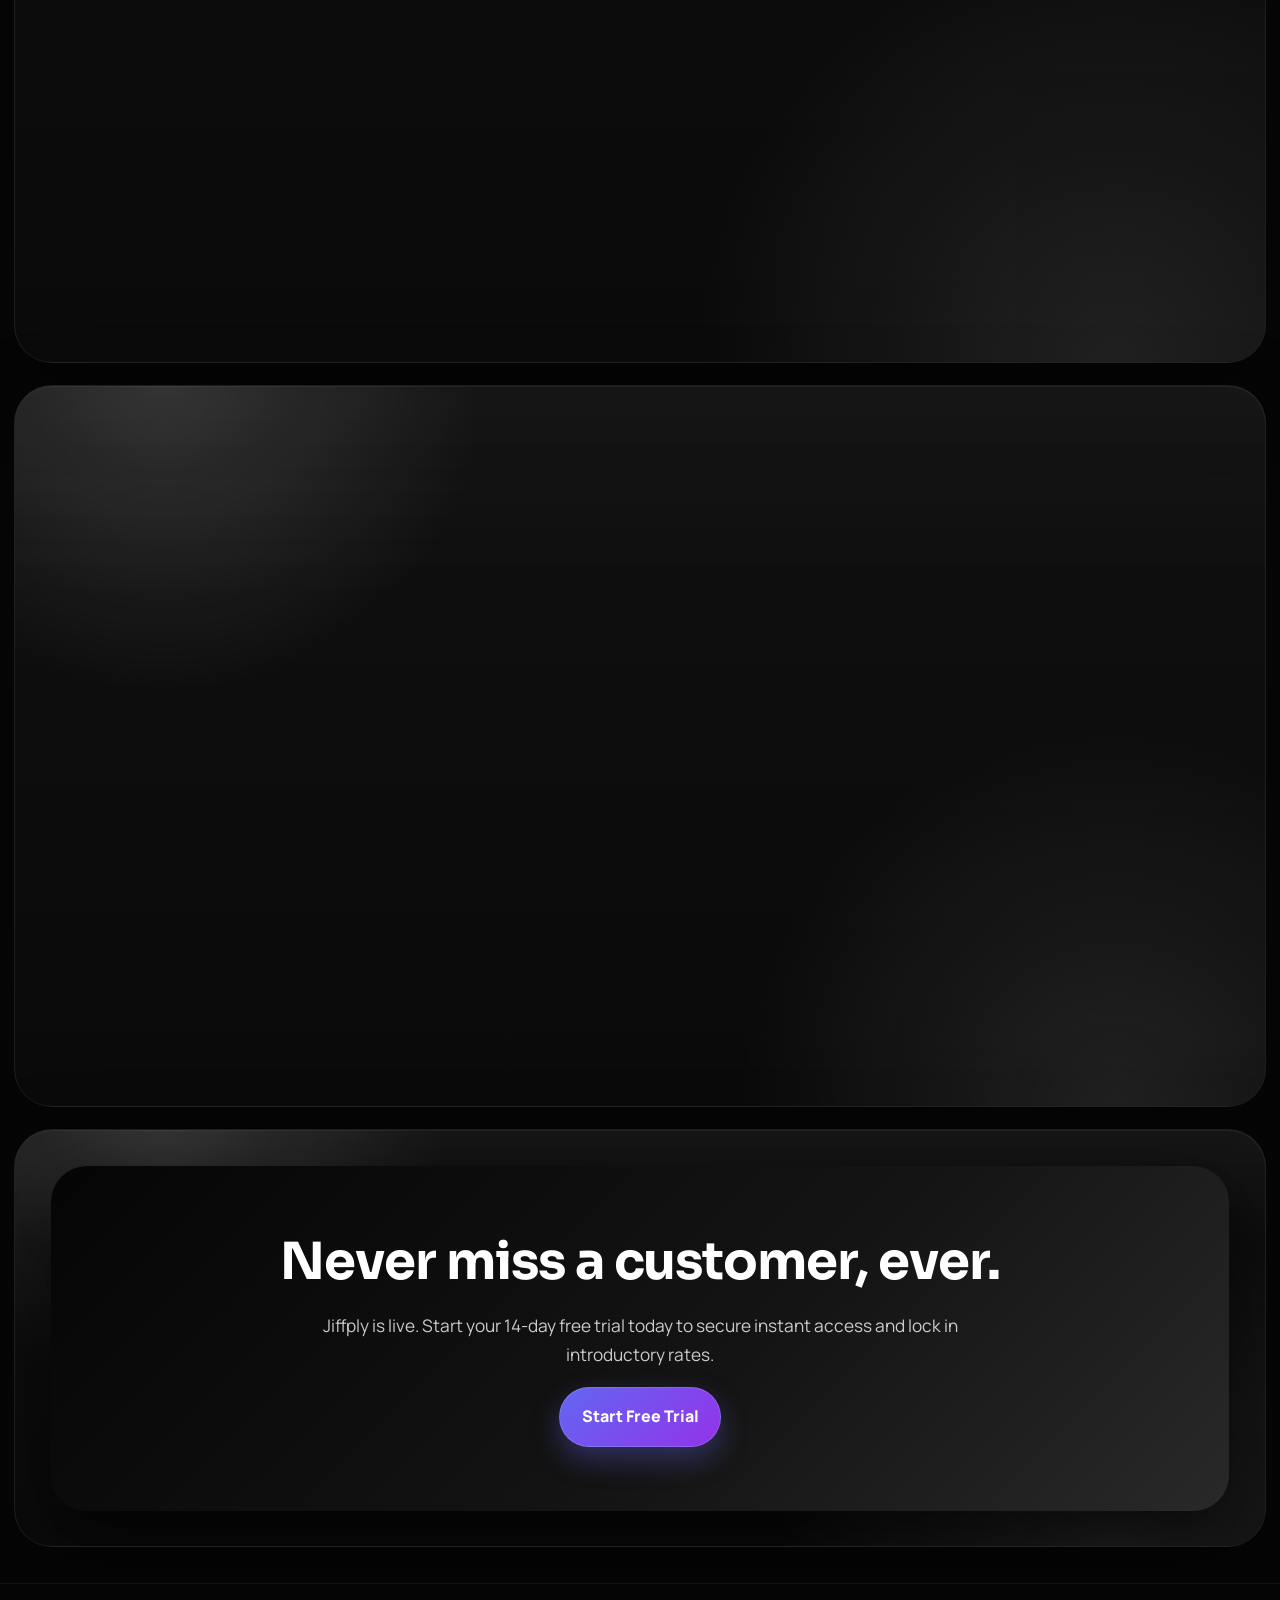
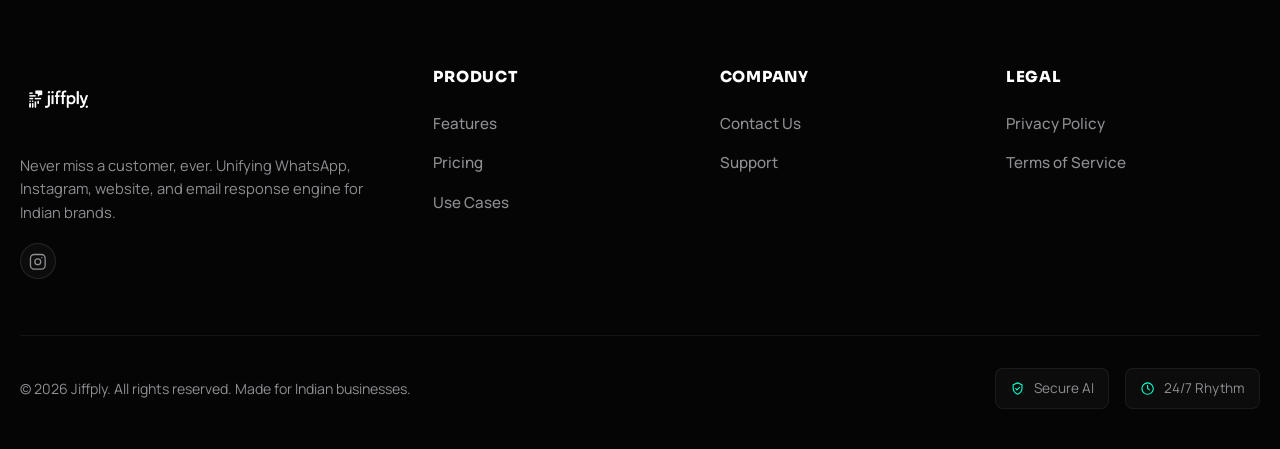
==== commit f556e88a: "feat: redesign footer layout and initialize global base stylesheet" ====
--- a/index.html
+++ b/index.html
@@ -775,7 +775,7 @@
               <ul class="footer-link-list">
                 <li><a href="features.html">Features</a></li>
                 <li><a href="pricing.html">Pricing</a></li>
-                <li><a href="#use-cases">Use Cases</a></li>
+                <li><a href="index.html#use-cases">Use Cases</a></li>
               </ul>
             </div>
             <div class="footer-links-col">
@@ -786,24 +786,24 @@
               </ul>
             </div>
             <div class="footer-links-col">
-              <h4 class="footer-col-title">Trust</h4>
-              <div class="footer-trust-badges">
-                <div class="trust-badge-pill">
-                  <svg class="icon"><use href="#icon-shield"></use></svg> Secure AI
-                </div>
-                <div class="trust-badge-pill">
-                  <svg class="icon"><use href="#icon-clock"></use></svg> 24/7 Rhythm
-                </div>
-              </div>
+              <h4 class="footer-col-title">Legal</h4>
+              <ul class="footer-link-list">
+                <li><a href="privacy.html">Privacy Policy</a></li>
+                <li><a href="terms.html">Terms of Service</a></li>
+              </ul>
             </div>
           </div>
           <div class="footer-bottom">
             <div style="display: flex; flex-direction: column; gap: 0.25rem;">
               <p class="footer-copyright">&copy; 2026 Jiffply. All rights reserved. Made for Indian businesses.</p>
             </div>
-            <div class="footer-bottom-links">
-              <a href="privacy.html">Privacy Policy</a>
-              <a href="terms.html">Terms of Service</a>
+            <div class="footer-trust-badges" style="flex-direction: row; gap: 1rem;">
+              <div class="trust-badge-pill">
+                <svg class="icon"><use href="#icon-shield"></use></svg> Secure AI
+              </div>
+              <div class="trust-badge-pill">
+                <svg class="icon"><use href="#icon-clock"></use></svg> 24/7 Rhythm
+              </div>
             </div>
           </div>
         </div>
--- a/assets/css/style.css
+++ b/assets/css/style.css
@@ -760,8 +760,11 @@
 .navbar-logo {
   height: auto;
   width: 160px;
-  max-height: 80px;
+  max-height: 50px;
   object-fit: contain;
+  object-position: left center;
+  transform: scale(1.15);
+  transform-origin: left center;
 }
 
 .brand-mark {
@@ -3673,9 +3676,12 @@
 
 .footer-logo {
   height: auto;
-  width: 200px;
-  max-height: 100px;
+  width: 240px;
+  max-height: 70px;
   object-fit: contain;
+  object-position: left center;
+  transform: scale(1.1);
+  transform-origin: left center;
 }
 
 .footer-tagline {
